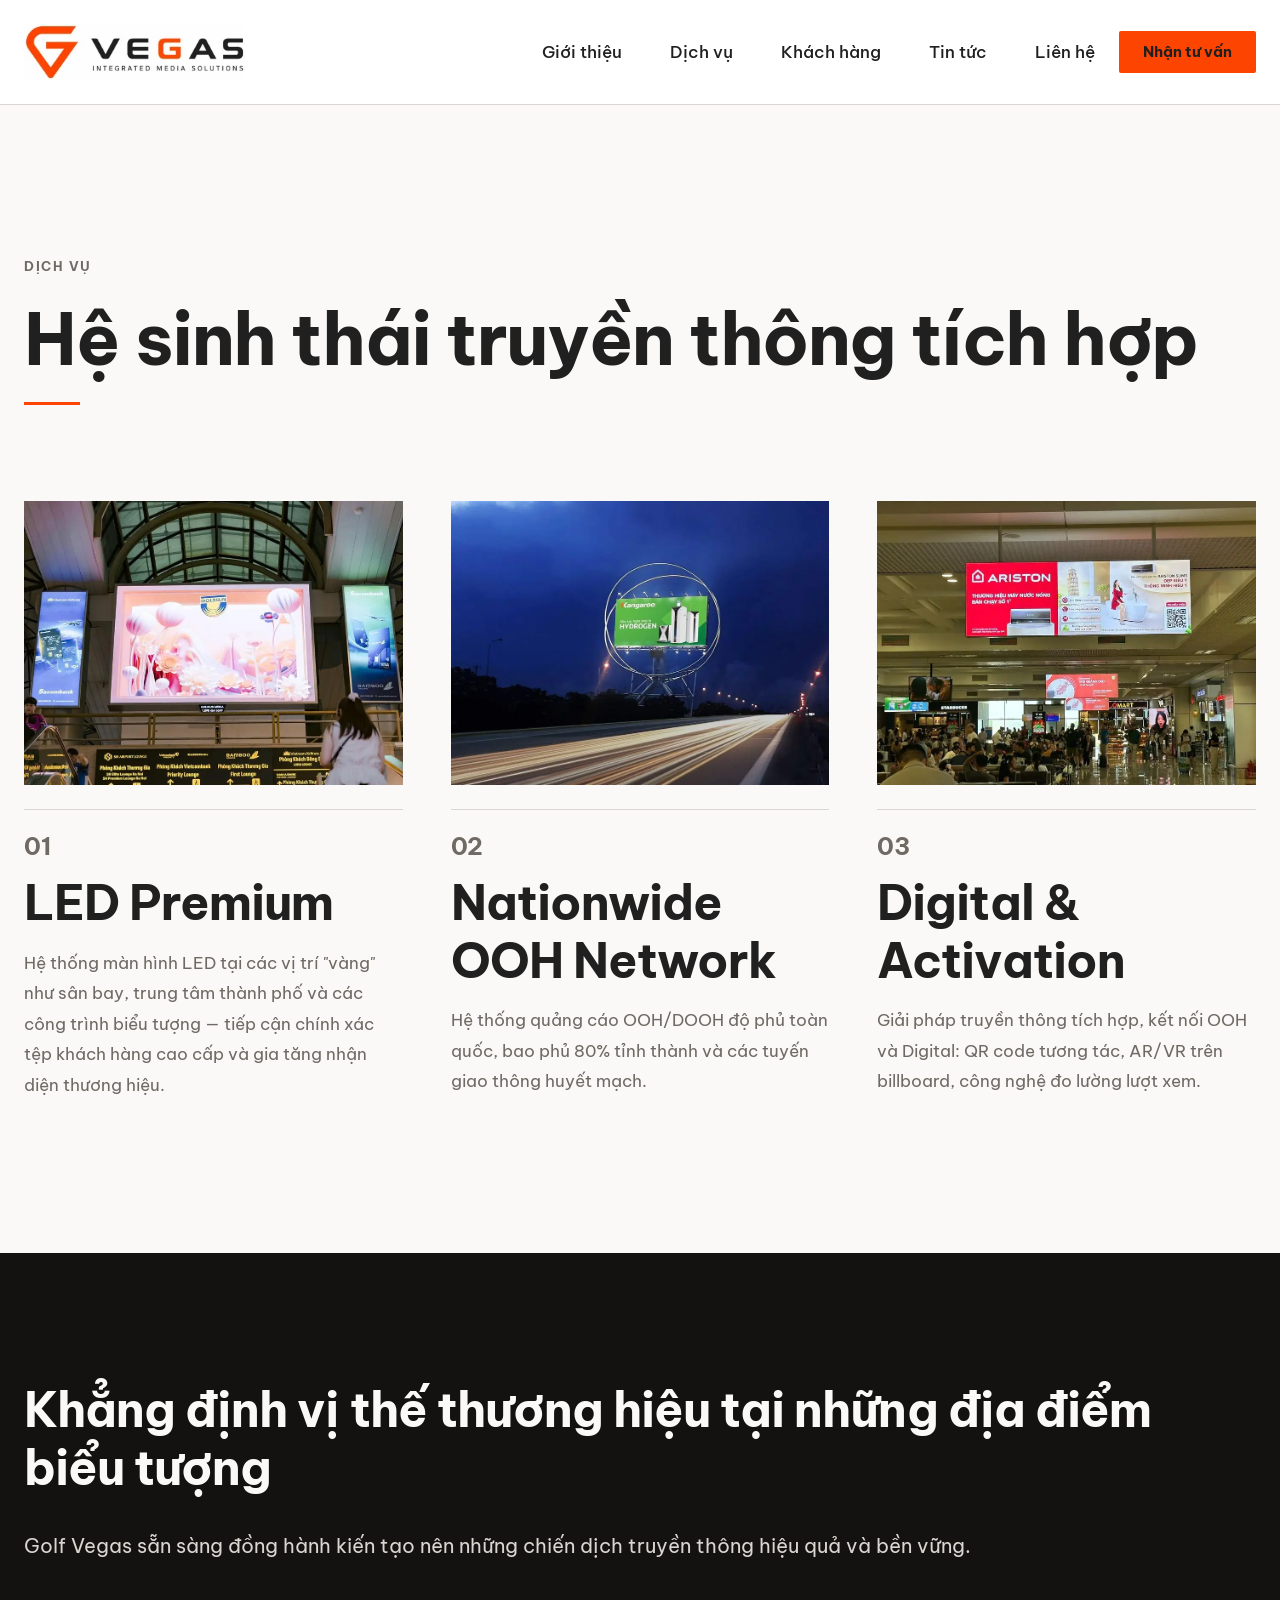
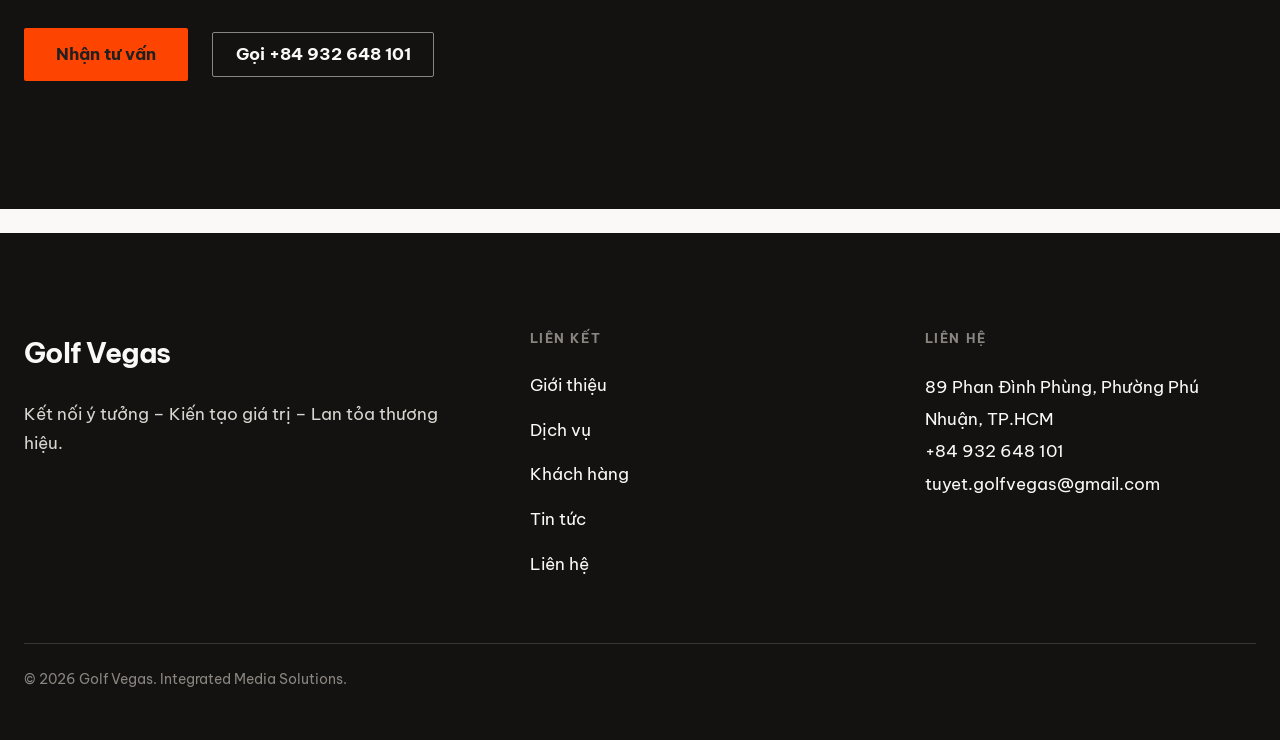
==== dich-vu/index.html @ 38c31ae8 "Bản xem trước website Golf Vegas Bản HTML tĩnh xuất từ theme WordPress block (FSE), phục vụ mục đích" ====
<!DOCTYPE html>
<html lang="en-US">
<head>
	<meta charset="UTF-8" />
	<meta name="viewport" content="width=device-width, initial-scale=1" />
<meta name='robots' content='max-image-preview:large' />
<link rel="preload" href="../wp-content/themes/golfvegas/assets/fonts/be-vietnam-pro-400-vietnamese.woff2" as="font" type="font/woff2" crossorigin>
<link rel="preload" href="../wp-content/themes/golfvegas/assets/fonts/be-vietnam-pro-400-latin.woff2" as="font" type="font/woff2" crossorigin>
<link rel="preload" href="../wp-content/themes/golfvegas/assets/fonts/be-vietnam-pro-700-vietnamese.woff2" as="font" type="font/woff2" crossorigin>
<link rel="preload" href="../wp-content/themes/golfvegas/assets/fonts/be-vietnam-pro-700-latin.woff2" as="font" type="font/woff2" crossorigin>
<title>Dịch vụ quảng cáo OOH, DOOH &#038; màn hình LED | Golf Vegas</title>


<meta name="description" content="Dịch vụ quảng cáo OOH của Golf Vegas: màn hình LED tại sân bay và trung tâm thành phố, mạng lưới billboard phủ 80% tỉnh thành, giải pháp DOOH kết nối digital.">
<meta property="og:type" content="website">
<meta property="og:site_name" content="Golf Vegas">
<meta property="og:title" content="Dịch vụ quảng cáo OOH, DOOH &amp; màn hình LED | Golf Vegas">
<meta property="og:url" content="https://ali33.github.io/golfvegas.vn_html/dich-vu/">
<meta property="og:locale" content="en_US">
<meta property="og:image" content="https://ali33.github.io/golfvegas.vn_html/wp-content/themes/golfvegas/assets/images/placeholder/hero-dooh-night.jpg">
<meta property="og:image:alt" content="Dịch vụ quảng cáo OOH, DOOH &amp; màn hình LED | Golf Vegas">
<meta property="og:description" content="Dịch vụ quảng cáo OOH của Golf Vegas: màn hình LED tại sân bay và trung tâm thành phố, mạng lưới billboard phủ 80% tỉnh thành, giải pháp DOOH kết nối digital.">
<meta name="twitter:card" content="summary_large_image">
<meta name="twitter:title" content="Dịch vụ quảng cáo OOH, DOOH &amp; màn hình LED | Golf Vegas">
<meta name="twitter:image" content="https://ali33.github.io/golfvegas.vn_html/wp-content/themes/golfvegas/assets/images/placeholder/hero-dooh-night.jpg">
<meta name="twitter:description" content="Dịch vụ quảng cáo OOH của Golf Vegas: màn hình LED tại sân bay và trung tâm thành phố, mạng lưới billboard phủ 80% tỉnh thành, giải pháp DOOH kết nối digital.">
<script type="application/ld+json">{"@context":"https://schema.org","@graph":[{"@type":"Organization","@id":"https://ali33.github.io/golfvegas.vn_html/#organization","name":"Golf Vegas","url":"https://ali33.github.io/golfvegas.vn_html/","slogan":"Kết nối ý tưởng – Kiến tạo giá trị – Lan tỏa thương hiệu","foundingDate":"2021","address":{"@type":"PostalAddress","streetAddress":"89 Phan Đình Phùng","addressLocality":"Phường Phú Nhuận","addressRegion":"TP.HCM","addressCountry":"VN"},"telephone":"+84932648101","email":"tuyet.golfvegas@gmail.com","logo":"https://ali33.github.io/golfvegas.vn_html/wp-content/uploads/2026/08/logo-horizontal.webp"},{"@type":"BreadcrumbList","itemListElement":[{"@type":"ListItem","position":1,"name":"Trang chủ","item":"https://ali33.github.io/golfvegas.vn_html/"},{"@type":"ListItem","position":2,"name":"Dịch vụ","item":"https://ali33.github.io/golfvegas.vn_html/dich-vu/"}]}]}</script>


<style id="wp-img-auto-sizes-contain-inline-css">
img:is([sizes=auto i],[sizes^="auto," i]){contain-intrinsic-size:3000px 1500px}
/*# sourceURL=wp-img-auto-sizes-contain-inline-css */
</style>
<style id="wp-block-site-logo-inline-css">
.wp-block-site-logo{box-sizing:border-box;line-height:0}.wp-block-site-logo a{display:inline-block;line-height:0}.wp-block-site-logo.is-default-size img{height:auto;width:120px}.wp-block-site-logo img{height:auto;max-width:100%}.wp-block-site-logo a,.wp-block-site-logo img{border-radius:inherit}.wp-block-site-logo.aligncenter{margin-left:auto;margin-right:auto;text-align:center}:root :where(.wp-block-site-logo.is-style-rounded){border-radius:9999px}
/*# sourceURL=../wp-includes/blocks/site-logo/style.min.css */
</style>
<style id="wp-block-group-inline-css">
.wp-block-group{box-sizing:border-box}:where(.wp-block-group.wp-block-group-is-layout-constrained){position:relative}
/*# sourceURL=../wp-includes/blocks/group/style.min.css */
</style>
<style id="wp-block-group-theme-inline-css">
:where(.wp-block-group.has-background){padding:1.25em 2.375em}
/*# sourceURL=../wp-includes/blocks/group/theme.min.css */
</style>
<style id="wp-block-navigation-link-inline-css">
.wp-block-navigation .wp-block-navigation-item__label{overflow-wrap:break-word}.wp-block-navigation .wp-block-navigation-item__description{display:none}.link-ui-tools{outline:1px solid #f0f0f0;padding:8px}.link-ui-block-inserter{padding-top:8px}.link-ui-block-inserter__back{margin-left:8px;text-transform:uppercase}
/*# sourceURL=../wp-includes/blocks/navigation-link/style.min.css */
</style>
<link rel='stylesheet' id='wp-block-navigation-css' href='../wp-includes/blocks/navigation/style.min.css' media='all' />
<style id="wp-block-button-inline-css">
.wp-block-button__link{align-content:center;box-sizing:border-box;cursor:pointer;display:inline-block;height:100%;text-align:center;word-break:break-word}.wp-block-button__link.aligncenter{text-align:center}.wp-block-button__link.alignright{text-align:right}:where(.wp-block-button__link){border-radius:9999px;box-shadow:none;padding:calc(.667em + 2px) calc(1.333em + 2px);text-decoration:none}.wp-block-button[style*=text-decoration] .wp-block-button__link{text-decoration:inherit}.wp-block-buttons>.wp-block-button.has-custom-width{max-width:none}.wp-block-buttons>.wp-block-button.has-custom-width .wp-block-button__link{width:100%}.wp-block-buttons>.wp-block-button.has-custom-font-size .wp-block-button__link{font-size:inherit}.wp-block-buttons>.wp-block-button.wp-block-button__width-25{width:calc(25% - var(--wp--style--block-gap, .5em)*.75)}.wp-block-buttons>.wp-block-button.wp-block-button__width-50{width:calc(50% - var(--wp--style--block-gap, .5em)*.5)}.wp-block-buttons>.wp-block-button.wp-block-button__width-75{width:calc(75% - var(--wp--style--block-gap, .5em)*.25)}.wp-block-buttons>.wp-block-button.wp-block-button__width-100{flex-basis:100%;width:100%}.wp-block-buttons.is-vertical>.wp-block-button.wp-block-button__width-25{width:25%}.wp-block-buttons.is-vertical>.wp-block-button.wp-block-button__width-50{width:50%}.wp-block-buttons.is-vertical>.wp-block-button.wp-block-button__width-75{width:75%}.wp-block-button.is-style-squared,.wp-block-button__link.wp-block-button.is-style-squared{border-radius:0}.wp-block-button.no-border-radius,.wp-block-button__link.no-border-radius{border-radius:0!important}:root :where(.wp-block-button .wp-block-button__link.is-style-outline),:root :where(.wp-block-button.is-style-outline>.wp-block-button__link){border:2px solid;padding:.667em 1.333em}:root :where(.wp-block-button .wp-block-button__link.is-style-outline:not(.has-text-color)),:root :where(.wp-block-button.is-style-outline>.wp-block-button__link:not(.has-text-color)){color:currentColor}:root :where(.wp-block-button .wp-block-button__link.is-style-outline:not(.has-background)),:root :where(.wp-block-button.is-style-outline>.wp-block-button__link:not(.has-background)){background-color:initial;background-image:none}
/*# sourceURL=../wp-includes/blocks/button/style.min.css */
</style>
<style id="wp-block-buttons-inline-css">
.wp-block-buttons{box-sizing:border-box}.wp-block-buttons.is-vertical{flex-direction:column}.wp-block-buttons.is-vertical>.wp-block-button:last-child{margin-bottom:0}.wp-block-buttons>.wp-block-button{display:inline-block;margin:0}.wp-block-buttons.is-content-justification-left{justify-content:flex-start}.wp-block-buttons.is-content-justification-left.is-vertical{align-items:flex-start}.wp-block-buttons.is-content-justification-center{justify-content:center}.wp-block-buttons.is-content-justification-center.is-vertical{align-items:center}.wp-block-buttons.is-content-justification-right{justify-content:flex-end}.wp-block-buttons.is-content-justification-right.is-vertical{align-items:flex-end}.wp-block-buttons.is-content-justification-space-between{justify-content:space-between}.wp-block-buttons.aligncenter{text-align:center}.wp-block-buttons:not(.is-content-justification-space-between,.is-content-justification-right,.is-content-justification-left,.is-content-justification-center) .wp-block-button.aligncenter{margin-left:auto;margin-right:auto;width:100%}.wp-block-buttons[style*=text-decoration] .wp-block-button,.wp-block-buttons[style*=text-decoration] .wp-block-button__link{text-decoration:inherit}.wp-block-buttons.has-custom-font-size .wp-block-button__link{font-size:inherit}.wp-block-buttons .wp-block-button__link{width:100%}.wp-block-button.aligncenter{text-align:center}
/*# sourceURL=../wp-includes/blocks/buttons/style.min.css */
</style>
<style id="wp-block-template-part-theme-inline-css">
:root :where(.wp-block-template-part.has-background){margin-bottom:0;margin-top:0;padding:1.25em 2.375em}
/*# sourceURL=../wp-includes/blocks/template-part/theme.min.css */
</style>
<style id="wp-block-paragraph-inline-css">
.is-small-text{font-size:.875em}.is-regular-text{font-size:1em}.is-large-text{font-size:2.25em}.is-larger-text{font-size:3em}.has-drop-cap:not(:focus):first-letter{float:left;font-size:8.4em;font-style:normal;font-weight:100;line-height:.68;margin:.05em .1em 0 0;text-transform:uppercase}body.rtl .has-drop-cap:not(:focus):first-letter{float:none;margin-left:.1em}p.has-drop-cap.has-background{overflow:hidden}:root :where(p.has-background){padding:1.25em 2.375em}:where(p.has-text-color:not(.has-link-color)) a{color:inherit}p.has-text-align-left[style*="writing-mode:vertical-lr"],p.has-text-align-right[style*="writing-mode:vertical-rl"]{rotate:180deg}
/*# sourceURL=../wp-includes/blocks/paragraph/style.min.css */
</style>
<style id="wp-block-heading-inline-css">
h1:where(.wp-block-heading).has-background,h2:where(.wp-block-heading).has-background,h3:where(.wp-block-heading).has-background,h4:where(.wp-block-heading).has-background,h5:where(.wp-block-heading).has-background,h6:where(.wp-block-heading).has-background{padding:1.25em 2.375em}h1.has-text-align-left[style*=writing-mode]:where([style*=vertical-lr]),h1.has-text-align-right[style*=writing-mode]:where([style*=vertical-rl]),h2.has-text-align-left[style*=writing-mode]:where([style*=vertical-lr]),h2.has-text-align-right[style*=writing-mode]:where([style*=vertical-rl]),h3.has-text-align-left[style*=writing-mode]:where([style*=vertical-lr]),h3.has-text-align-right[style*=writing-mode]:where([style*=vertical-rl]),h4.has-text-align-left[style*=writing-mode]:where([style*=vertical-lr]),h4.has-text-align-right[style*=writing-mode]:where([style*=vertical-rl]),h5.has-text-align-left[style*=writing-mode]:where([style*=vertical-lr]),h5.has-text-align-right[style*=writing-mode]:where([style*=vertical-rl]),h6.has-text-align-left[style*=writing-mode]:where([style*=vertical-lr]),h6.has-text-align-right[style*=writing-mode]:where([style*=vertical-rl]){rotate:180deg}
/*# sourceURL=../wp-includes/blocks/heading/style.min.css */
</style>
<style id="wp-block-image-inline-css">
.wp-block-image>a,.wp-block-image>figure>a{display:inline-block}.wp-block-image img{box-sizing:border-box;height:auto;max-width:100%;vertical-align:bottom}@media not (prefers-reduced-motion){.wp-block-image img.hide{visibility:hidden}.wp-block-image img.show{animation:show-content-image .4s}}.wp-block-image[style*=border-radius] img,.wp-block-image[style*=border-radius]>a{border-radius:inherit}.wp-block-image.has-custom-border img{box-sizing:border-box}.wp-block-image.aligncenter{text-align:center}.wp-block-image.alignfull>a,.wp-block-image.alignwide>a{width:100%}.wp-block-image.alignfull img,.wp-block-image.alignwide img{height:auto;width:100%}.wp-block-image .aligncenter,.wp-block-image .alignleft,.wp-block-image .alignright,.wp-block-image.aligncenter,.wp-block-image.alignleft,.wp-block-image.alignright{display:table}.wp-block-image .aligncenter>figcaption,.wp-block-image .alignleft>figcaption,.wp-block-image .alignright>figcaption,.wp-block-image.aligncenter>figcaption,.wp-block-image.alignleft>figcaption,.wp-block-image.alignright>figcaption{caption-side:bottom;display:table-caption}.wp-block-image .alignleft{float:left;margin:.5em 1em .5em 0}.wp-block-image .alignright{float:right;margin:.5em 0 .5em 1em}.wp-block-image .aligncenter{margin-left:auto;margin-right:auto}.wp-block-image :where(figcaption){margin-bottom:1em;margin-top:.5em}.wp-block-image.is-style-circle-mask img{border-radius:9999px}@supports ((-webkit-mask-image:none) or (mask-image:none)) or (-webkit-mask-image:none){.wp-block-image.is-style-circle-mask img{border-radius:0;-webkit-mask-image:url('data:image/svg+xml;utf8,<svg viewBox="0 0 100 100" xmlns="http://www.w3.org/2000/svg"><circle cx="50" cy="50" r="50"/></svg>');mask-image:url('data:image/svg+xml;utf8,<svg viewBox="0 0 100 100" xmlns="http://www.w3.org/2000/svg"><circle cx="50" cy="50" r="50"/></svg>');mask-mode:alpha;-webkit-mask-position:center;mask-position:center;-webkit-mask-repeat:no-repeat;mask-repeat:no-repeat;-webkit-mask-size:contain;mask-size:contain}}:root :where(.wp-block-image.is-style-rounded img,.wp-block-image .is-style-rounded img){border-radius:9999px}.wp-block-image figure{margin:0}.wp-lightbox-container{display:flex;flex-direction:column;position:relative}.wp-lightbox-container img{cursor:zoom-in}.wp-lightbox-container img:hover+button{opacity:1}.wp-lightbox-container button{align-items:center;backdrop-filter:blur(16px) saturate(180%);background-color:#5a5a5a40;border:none;border-radius:4px;cursor:zoom-in;display:flex;height:20px;justify-content:center;opacity:0;padding:0;position:absolute;right:16px;text-align:center;top:16px;width:20px;z-index:100}@media not (prefers-reduced-motion){.wp-lightbox-container button{transition:opacity .2s ease}}.wp-lightbox-container button:focus-visible{outline:3px auto #5a5a5a40;outline:3px auto -webkit-focus-ring-color;outline-offset:3px}.wp-lightbox-container button:hover{cursor:pointer;opacity:1}.wp-lightbox-container button:focus{opacity:1}.wp-lightbox-container button:focus,.wp-lightbox-container button:hover,.wp-lightbox-container button:not(:hover):not(:active):not(.has-background){background-color:#5a5a5a40;border:none}.wp-lightbox-overlay{box-sizing:border-box;cursor:zoom-out;height:100vh;left:0;overflow:hidden;position:fixed;top:0;visibility:hidden;width:100%;z-index:100000}.wp-lightbox-overlay .wp-lightbox-close-button{align-items:center;cursor:pointer;display:flex;font-family:inherit;gap:8px;justify-content:center;line-height:1;min-height:40px;min-width:40px;padding:0 4px;position:absolute;right:calc(env(safe-area-inset-right) + 16px);top:calc(env(safe-area-inset-top) + 16px);z-index:5000000}.wp-lightbox-overlay .wp-lightbox-close-button:focus,.wp-lightbox-overlay .wp-lightbox-close-button:hover,.wp-lightbox-overlay .wp-lightbox-close-button:not(:hover):not(:active):not(.has-background){background:none;border:none}.wp-lightbox-overlay .wp-lightbox-close-button:has(.wp-lightbox-close-text:not([hidden])) .wp-lightbox-close-icon svg{height:1em;width:1em}.wp-lightbox-overlay .wp-lightbox-close-icon svg{display:block}.wp-lightbox-overlay .wp-lightbox-navigation-button-next,.wp-lightbox-overlay .wp-lightbox-navigation-button-prev{align-items:center;bottom:16px;cursor:pointer;display:flex;font-family:inherit;gap:4px;justify-content:center;line-height:1;min-height:40px;min-width:40px;padding:0 8px;position:absolute;z-index:2000002}.wp-lightbox-overlay .wp-lightbox-navigation-button-next[hidden],.wp-lightbox-overlay .wp-lightbox-navigation-button-prev[hidden]{display:none}@media (min-width:960px){.wp-lightbox-overlay .wp-lightbox-navigation-button-next,.wp-lightbox-overlay .wp-lightbox-navigation-button-prev{bottom:50%;transform:translateY(-50%)}}.wp-lightbox-overlay .wp-lightbox-navigation-button-next:focus,.wp-lightbox-overlay .wp-lightbox-navigation-button-next:hover,.wp-lightbox-overlay .wp-lightbox-navigation-button-next:not(:hover):not(:active):not(.has-background),.wp-lightbox-overlay .wp-lightbox-navigation-button-prev:focus,.wp-lightbox-overlay .wp-lightbox-navigation-button-prev:hover,.wp-lightbox-overlay .wp-lightbox-navigation-button-prev:not(:hover):not(:active):not(.has-background){background:none;border:none;padding:0 8px}.wp-lightbox-overlay .wp-lightbox-navigation-button-next:has(.wp-lightbox-navigation-text:not([hidden])) .wp-lightbox-navigation-icon svg,.wp-lightbox-overlay .wp-lightbox-navigation-button-prev:has(.wp-lightbox-navigation-text:not([hidden])) .wp-lightbox-navigation-icon svg{display:block;height:1.5em;width:1.5em}.wp-lightbox-overlay .wp-lightbox-navigation-button-prev{left:calc(env(safe-area-inset-left) + 16px)}.wp-lightbox-overlay .wp-lightbox-navigation-button-next{right:calc(env(safe-area-inset-right) + 16px)}.wp-lightbox-overlay .wp-lightbox-navigation-icon svg{vertical-align:middle}.wp-lightbox-overlay .lightbox-image-container{height:var(--wp--lightbox-container-height);left:50%;overflow:hidden;position:absolute;top:50%;transform:translate(-50%,-50%);transform-origin:top left;width:var(--wp--lightbox-container-width);z-index:2000001}.wp-lightbox-overlay .wp-block-image{align-items:center;box-sizing:border-box;display:flex;height:100%;justify-content:center;margin:0;position:relative;transform-origin:0 0;width:100%;z-index:3000000}.wp-lightbox-overlay .wp-block-image img{height:var(--wp--lightbox-image-height);min-height:var(--wp--lightbox-image-height);min-width:var(--wp--lightbox-image-width);width:var(--wp--lightbox-image-width)}.wp-lightbox-overlay .wp-block-image figcaption{display:none}.wp-lightbox-overlay button{background:none;border:none}.wp-lightbox-overlay .scrim{background-color:#fff;height:100%;opacity:.9;position:absolute;width:100%;z-index:2000000}.wp-lightbox-overlay.active{visibility:visible}@media not (prefers-reduced-motion){.wp-lightbox-overlay.active{animation:turn-on-visibility .25s both}.wp-lightbox-overlay.active img{animation:turn-on-visibility .35s both}.wp-lightbox-overlay.show-closing-animation:not(.active){animation:turn-off-visibility .35s both}.wp-lightbox-overlay.show-closing-animation:not(.active) img{animation:turn-off-visibility .25s both}.wp-lightbox-overlay.zoom.active{animation:none;opacity:1;visibility:visible}.wp-lightbox-overlay.zoom.active .lightbox-image-container{animation:lightbox-zoom-in .4s}.wp-lightbox-overlay.zoom.active .lightbox-image-container img{animation:none}.wp-lightbox-overlay.zoom.active .scrim{animation:turn-on-visibility .4s forwards}.wp-lightbox-overlay.zoom.show-closing-animation:not(.active){animation:none}.wp-lightbox-overlay.zoom.show-closing-animation:not(.active) .lightbox-image-container{animation:lightbox-zoom-out .4s}.wp-lightbox-overlay.zoom.show-closing-animation:not(.active) .lightbox-image-container img{animation:none}.wp-lightbox-overlay.zoom.show-closing-animation:not(.active) .scrim{animation:turn-off-visibility .4s forwards}}@keyframes show-content-image{0%{visibility:hidden}99%{visibility:hidden}to{visibility:visible}}@keyframes turn-on-visibility{0%{opacity:0}to{opacity:1}}@keyframes turn-off-visibility{0%{opacity:1;visibility:visible}99%{opacity:0;visibility:visible}to{opacity:0;visibility:hidden}}@keyframes lightbox-zoom-in{0%{transform:translate(calc((-100vw + var(--wp--lightbox-scrollbar-width))/2 + var(--wp--lightbox-initial-left-position)),calc(-50vh + var(--wp--lightbox-initial-top-position))) scale(var(--wp--lightbox-scale))}to{transform:translate(-50%,-50%) scale(1)}}@keyframes lightbox-zoom-out{0%{transform:translate(-50%,-50%) scale(1);visibility:visible}99%{visibility:visible}to{transform:translate(calc((-100vw + var(--wp--lightbox-scrollbar-width))/2 + var(--wp--lightbox-initial-left-position)),calc(-50vh + var(--wp--lightbox-initial-top-position))) scale(var(--wp--lightbox-scale));visibility:hidden}}
/*# sourceURL=../wp-includes/blocks/image/style.min.css */
</style>
<style id="wp-block-image-theme-inline-css">
:root :where(.wp-block-image figcaption){color:#555;font-size:13px;text-align:center}.is-dark-theme :root :where(.wp-block-image figcaption){color:#ffffffa6}.wp-block-image{margin:0 0 1em}
/*# sourceURL=../wp-includes/blocks/image/theme.min.css */
</style>
<style id="wp-block-post-content-inline-css">
.wp-block-post-content{display:flow-root}
/*# sourceURL=../wp-includes/blocks/post-content/style.min.css */
</style>
<style id="wp-block-site-title-inline-css">
.wp-block-site-title{box-sizing:border-box}.wp-block-site-title :where(a){color:inherit;font-family:inherit;font-size:inherit;font-style:inherit;font-weight:inherit;letter-spacing:inherit;line-height:inherit;text-decoration:inherit}
/*# sourceURL=../wp-includes/blocks/site-title/style.min.css */
</style>
<style id="wp-block-columns-inline-css">
.wp-block-columns{box-sizing:border-box;display:flex;flex-wrap:wrap!important}@media (min-width:782px){.wp-block-columns{flex-wrap:nowrap!important}}.wp-block-columns{align-items:normal!important}.wp-block-columns.are-vertically-aligned-top{align-items:flex-start}.wp-block-columns.are-vertically-aligned-center{align-items:center}.wp-block-columns.are-vertically-aligned-bottom{align-items:flex-end}@media (max-width:781px){.wp-block-columns:not(.is-not-stacked-on-mobile)>.wp-block-column{flex-basis:100%!important}}@media (min-width:782px){.wp-block-columns:not(.is-not-stacked-on-mobile)>.wp-block-column{flex-basis:0;flex-grow:1}.wp-block-columns:not(.is-not-stacked-on-mobile)>.wp-block-column[style*=flex-basis]{flex-grow:0}}.wp-block-columns.is-not-stacked-on-mobile{flex-wrap:nowrap!important}.wp-block-columns.is-not-stacked-on-mobile>.wp-block-column{flex-basis:0;flex-grow:1}.wp-block-columns.is-not-stacked-on-mobile>.wp-block-column[style*=flex-basis]{flex-grow:0}:where(.wp-block-columns){margin-bottom:1.75em}:where(.wp-block-columns.has-background){padding:1.25em 2.375em}.wp-block-column{flex-grow:1;min-width:0;overflow-wrap:break-word;word-break:break-word}.wp-block-column.is-vertically-aligned-top{align-self:flex-start}.wp-block-column.is-vertically-aligned-center{align-self:center}.wp-block-column.is-vertically-aligned-bottom{align-self:flex-end}.wp-block-column.is-vertically-aligned-stretch{align-self:stretch}.wp-block-column.is-vertically-aligned-bottom,.wp-block-column.is-vertically-aligned-center,.wp-block-column.is-vertically-aligned-top{width:100%}
/*# sourceURL=../wp-includes/blocks/columns/style.min.css */
</style>
<style id="wp-block-separator-inline-css">
@charset "UTF-8";.wp-block-separator{border:none;border-top:2px solid}:root :where(.wp-block-separator.is-style-dots){height:auto;line-height:1;text-align:center}:root :where(.wp-block-separator.is-style-dots):before{color:currentColor;content:"···";font-family:serif;font-size:1.5em;letter-spacing:2em;padding-left:2em}.wp-block-separator.is-style-dots{background:none!important;border:none!important}
/*# sourceURL=../wp-includes/blocks/separator/style.min.css */
</style>
<style id="wp-block-separator-theme-inline-css">
.wp-block-separator.has-css-opacity{opacity:.4}.wp-block-separator{border:none;border-bottom:2px solid;margin-left:auto;margin-right:auto}.wp-block-separator.has-alpha-channel-opacity{opacity:1}.wp-block-separator:not(.is-style-wide):not(.is-style-dots){width:100px}.wp-block-separator.has-background:not(.is-style-dots){border-bottom:none;height:1px}.wp-block-separator.has-background:not(.is-style-wide):not(.is-style-dots){height:2px}
/*# sourceURL=../wp-includes/blocks/separator/theme.min.css */
</style>
<style id="wp-block-library-inline-css">
:root{--wp-block-synced-color:#7a00df;--wp-block-synced-color--rgb:122,0,223;--wp-bound-block-color:var(--wp-block-synced-color);--wp-editor-canvas-background:#ddd;--wp-admin-theme-color:#007cba;--wp-admin-theme-color--rgb:0,124,186;--wp-admin-theme-color-darker-10:#006ba1;--wp-admin-theme-color-darker-10--rgb:0,107,160.5;--wp-admin-theme-color-darker-20:#005a87;--wp-admin-theme-color-darker-20--rgb:0,90,135;--wp-admin-border-width-focus:2px}@media (min-resolution:192dpi){:root{--wp-admin-border-width-focus:1.5px}}.wp-element-button{cursor:pointer}:root .has-very-light-gray-background-color{background-color:#eee}:root .has-very-dark-gray-background-color{background-color:#313131}:root .has-very-light-gray-color{color:#eee}:root .has-very-dark-gray-color{color:#313131}:root .has-vivid-green-cyan-to-vivid-cyan-blue-gradient-background{background:linear-gradient(135deg,#00d084,#0693e3)}:root .has-purple-crush-gradient-background{background:linear-gradient(135deg,#34e2e4,#4721fb 50%,#ab1dfe)}:root .has-hazy-dawn-gradient-background{background:linear-gradient(135deg,#faaca8,#dad0ec)}:root .has-subdued-olive-gradient-background{background:linear-gradient(135deg,#fafae1,#67a671)}:root .has-atomic-cream-gradient-background{background:linear-gradient(135deg,#fdd79a,#004a59)}:root .has-nightshade-gradient-background{background:linear-gradient(135deg,#330968,#31cdcf)}:root .has-midnight-gradient-background{background:linear-gradient(135deg,#020381,#2874fc)}:root{--wp--preset--font-size--normal:16px;--wp--preset--font-size--huge:42px}.has-regular-font-size{font-size:1em}.has-larger-font-size{font-size:2.625em}.has-normal-font-size{font-size:var(--wp--preset--font-size--normal)}.has-huge-font-size{font-size:var(--wp--preset--font-size--huge)}:root .has-text-align-center{text-align:center}:root .has-text-align-left{text-align:left}:root .has-text-align-right{text-align:right}.has-fit-text{white-space:nowrap!important}#end-resizable-editor-section{display:none}.aligncenter{clear:both}.items-justified-left{justify-content:flex-start}.items-justified-center{justify-content:center}.items-justified-right{justify-content:flex-end}.items-justified-space-between{justify-content:space-between}.screen-reader-text{word-wrap:normal!important;border:0;clip-path:inset(50%);height:1px;margin:-1px;overflow:hidden;padding:0;position:absolute;width:1px}.screen-reader-text:focus{background-color:#ddd;clip-path:none;color:#444;display:block;font-size:1em;height:auto;left:5px;line-height:normal;padding:15px 23px 14px;text-decoration:none;top:5px;width:auto;z-index:100000}html :where(.has-border-color){border-style:solid}html :where([style*=border-color]){border-style:solid}html :where([style*=border-top-color]){border-top-style:solid}html :where([style*=border-right-color]){border-right-style:solid}html :where([style*=border-bottom-color]){border-bottom-style:solid}html :where([style*=border-left-color]){border-left-style:solid}html :where([style*=border-width]){border-style:solid}html :where([style*=border-top-width]){border-top-style:solid}html :where([style*=border-right-width]){border-right-style:solid}html :where([style*=border-bottom-width]){border-bottom-style:solid}html :where([style*=border-left-width]){border-left-style:solid}html :where(img[class*=wp-image-]){height:auto;max-width:100%}:where(figure){margin:0 0 1em}html :where(.is-position-sticky){--wp-admin--admin-bar--position-offset:var(--wp-admin--admin-bar--height,0px)}@media screen and (max-width:600px){html :where(.is-position-sticky){--wp-admin--admin-bar--position-offset:0px}}
/*# sourceURL=/wp-includes/css/dist/block-library/common.min.css */
</style>
<style id="global-styles-inline-css">
:root{--wp--preset--aspect-ratio--square: 1;--wp--preset--aspect-ratio--4-3: 4/3;--wp--preset--aspect-ratio--3-4: 3/4;--wp--preset--aspect-ratio--3-2: 3/2;--wp--preset--aspect-ratio--2-3: 2/3;--wp--preset--aspect-ratio--16-9: 16/9;--wp--preset--aspect-ratio--9-16: 9/16;--wp--preset--color--black: #000000;--wp--preset--color--cyan-bluish-gray: #abb8c3;--wp--preset--color--white: #FFFFFF;--wp--preset--color--pale-pink: #f78da7;--wp--preset--color--vivid-red: #cf2e2e;--wp--preset--color--luminous-vivid-orange: #ff6900;--wp--preset--color--luminous-vivid-amber: #fcb900;--wp--preset--color--light-green-cyan: #7bdcb5;--wp--preset--color--vivid-green-cyan: #00d084;--wp--preset--color--pale-cyan-blue: #8ed1fc;--wp--preset--color--vivid-cyan-blue: #0693e3;--wp--preset--color--vivid-purple: #9b51e0;--wp--preset--color--brand: #FD4401;--wp--preset--color--ink: #202020;--wp--preset--color--charcoal: #141210;--wp--preset--color--base: #FAF9F7;--wp--preset--color--surface: #F2F0ED;--wp--preset--color--line: #D9D5D0;--wp--preset--color--muted: #6F6A64;--wp--preset--color--muted-inverse: #8A8580;--wp--preset--gradient--vivid-cyan-blue-to-vivid-purple: linear-gradient(135deg,rgb(6,147,227) 0%,rgb(155,81,224) 100%);--wp--preset--gradient--light-green-cyan-to-vivid-green-cyan: linear-gradient(135deg,rgb(122,220,180) 0%,rgb(0,208,130) 100%);--wp--preset--gradient--luminous-vivid-amber-to-luminous-vivid-orange: linear-gradient(135deg,rgb(252,185,0) 0%,rgb(255,105,0) 100%);--wp--preset--gradient--luminous-vivid-orange-to-vivid-red: linear-gradient(135deg,rgb(255,105,0) 0%,rgb(207,46,46) 100%);--wp--preset--gradient--very-light-gray-to-cyan-bluish-gray: linear-gradient(135deg,rgb(238,238,238) 0%,rgb(169,184,195) 100%);--wp--preset--gradient--cool-to-warm-spectrum: linear-gradient(135deg,rgb(74,234,220) 0%,rgb(151,120,209) 20%,rgb(207,42,186) 40%,rgb(238,44,130) 60%,rgb(251,105,98) 80%,rgb(254,248,76) 100%);--wp--preset--gradient--blush-light-purple: linear-gradient(135deg,rgb(255,206,236) 0%,rgb(152,150,240) 100%);--wp--preset--gradient--blush-bordeaux: linear-gradient(135deg,rgb(254,205,165) 0%,rgb(254,45,45) 50%,rgb(107,0,62) 100%);--wp--preset--gradient--luminous-dusk: linear-gradient(135deg,rgb(255,203,112) 0%,rgb(199,81,192) 50%,rgb(65,88,208) 100%);--wp--preset--gradient--pale-ocean: linear-gradient(135deg,rgb(255,245,203) 0%,rgb(182,227,212) 50%,rgb(51,167,181) 100%);--wp--preset--gradient--electric-grass: linear-gradient(135deg,rgb(202,248,128) 0%,rgb(113,206,126) 100%);--wp--preset--gradient--midnight: linear-gradient(135deg,rgb(2,3,129) 0%,rgb(40,116,252) 100%);--wp--preset--font-size--small: 13px;--wp--preset--font-size--medium: clamp(14px, 0.875rem + ((1vw - 3.2px) * 0.625), 20px);--wp--preset--font-size--large: clamp(22.041px, 1.378rem + ((1vw - 3.2px) * 1.454), 36px);--wp--preset--font-size--x-large: clamp(25.014px, 1.563rem + ((1vw - 3.2px) * 1.769), 42px);--wp--preset--font-size--eyebrow: 0.8125rem;--wp--preset--font-size--caption: 0.875rem;--wp--preset--font-size--body: clamp(0.875rem, 0.875rem + ((1vw - 0.2rem) * 0.313), 1.063rem);--wp--preset--font-size--lead: clamp(1.125rem, 1.125rem + ((1vw - 0.2rem) * 0.208), 1.25rem);--wp--preset--font-size--xl: clamp(0.984rem, 0.984rem + ((1vw - 0.2rem) * 0.86), 1.5rem);--wp--preset--font-size--xxl: clamp(2rem, 2rem + ((1vw - 0.2rem) * 1.667), 3rem);--wp--preset--font-size--display: clamp(2rem, 2rem + ((1vw - 0.2rem) * 4.167), 4.5rem);--wp--preset--font-family--primary: "Be Vietnam Pro", -apple-system, BlinkMacSystemFont, "Segoe UI", Roboto, sans-serif;--wp--preset--spacing--20: 8px;--wp--preset--spacing--30: 16px;--wp--preset--spacing--40: 24px;--wp--preset--spacing--50: 32px;--wp--preset--spacing--60: 48px;--wp--preset--spacing--70: 64px;--wp--preset--spacing--80: 96px;--wp--preset--spacing--10: 4px;--wp--preset--spacing--90: 128px;--wp--preset--shadow--natural: 6px 6px 9px rgba(0, 0, 0, 0.2);--wp--preset--shadow--deep: 12px 12px 50px rgba(0, 0, 0, 0.4);--wp--preset--shadow--sharp: 6px 6px 0px rgba(0, 0, 0, 0.2);--wp--preset--shadow--outlined: 6px 6px 0px -3px rgb(255, 255, 255), 6px 6px rgb(0, 0, 0);--wp--preset--shadow--crisp: 6px 6px 0px rgb(0, 0, 0);--wp--preset--shadow--subtle: 0 1px 2px rgba(20, 18, 16, 0.04), 0 8px 24px rgba(20, 18, 16, 0.06);--wp--custom--transition--base: 200ms cubic-bezier(0.22, 1, 0.36, 1);--wp--custom--transition--slow: 300ms cubic-bezier(0.22, 1, 0.36, 1);--wp--custom--overlay--image: rgba(20, 18, 16, 0.55);--wp--custom--measure: 68ch;}:root { --wp--style--global--content-size: 40rem;--wp--style--global--wide-size: 80rem; }:where(body) { margin: 0; }.wp-site-blocks { padding-top: var(--wp--style--root--padding-top); padding-bottom: var(--wp--style--root--padding-bottom); }.has-global-padding { padding-right: var(--wp--style--root--padding-right); padding-left: var(--wp--style--root--padding-left); }.has-global-padding > .alignfull { margin-right: calc(var(--wp--style--root--padding-right) * -1); margin-left: calc(var(--wp--style--root--padding-left) * -1); }.has-global-padding :where(:not(.alignfull.is-layout-flow) > .has-global-padding:not(.wp-block-block, .alignfull)) { padding-right: 0; padding-left: 0; }.has-global-padding :where(:not(.alignfull.is-layout-flow) > .has-global-padding:not(.wp-block-block, .alignfull)) > .alignfull { margin-left: 0; margin-right: 0; }.wp-site-blocks > .alignleft { float: left; margin-right: 2em; }.wp-site-blocks > .alignright { float: right; margin-left: 2em; }.wp-site-blocks > .aligncenter { justify-content: center; margin-left: auto; margin-right: auto; }:where(.wp-site-blocks) > * { margin-block-start: var(--wp--preset--spacing--40); margin-block-end: 0; }:where(.wp-site-blocks) > :first-child { margin-block-start: 0; }:where(.wp-site-blocks) > :last-child { margin-block-end: 0; }:root { --wp--style--block-gap: var(--wp--preset--spacing--40); }:root :where(.is-layout-flow) > :first-child{margin-block-start: 0;}:root :where(.is-layout-flow) > :last-child{margin-block-end: 0;}:root :where(.is-layout-flow) > *{margin-block-start: var(--wp--preset--spacing--40);margin-block-end: 0;}:root :where(.is-layout-constrained) > :first-child{margin-block-start: 0;}:root :where(.is-layout-constrained) > :last-child{margin-block-end: 0;}:root :where(.is-layout-constrained) > *{margin-block-start: var(--wp--preset--spacing--40);margin-block-end: 0;}:root :where(.is-layout-flex){gap: var(--wp--preset--spacing--40);}:root :where(.is-layout-grid){gap: var(--wp--preset--spacing--40);}.is-layout-flow > .alignleft{float: left;margin-inline-start: 0;margin-inline-end: 2em;}.is-layout-flow > .alignright{float: right;margin-inline-start: 2em;margin-inline-end: 0;}.is-layout-flow > .aligncenter{margin-left: auto !important;margin-right: auto !important;}.is-layout-constrained > .alignleft{float: left;margin-inline-start: 0;margin-inline-end: 2em;}.is-layout-constrained > .alignright{float: right;margin-inline-start: 2em;margin-inline-end: 0;}.is-layout-constrained > .aligncenter{margin-left: auto !important;margin-right: auto !important;}.is-layout-constrained > :where(:not(.alignleft):not(.alignright):not(.alignfull)){max-width: var(--wp--style--global--content-size);margin-left: auto !important;margin-right: auto !important;}.is-layout-constrained > .alignwide{max-width: var(--wp--style--global--wide-size);}body .is-layout-flex{display: flex;}.is-layout-flex{flex-wrap: wrap;align-items: center;}.is-layout-flex > :is(*, div){margin: 0;}body .is-layout-grid{display: grid;}.is-layout-grid > :is(*, div){margin: 0;}body{background-color: var(--wp--preset--color--base);color: var(--wp--preset--color--ink);font-family: var(--wp--preset--font-family--primary);font-size: var(--wp--preset--font-size--body);font-weight: 400;line-height: 1.7;--wp--style--root--padding-top: 0;--wp--style--root--padding-right: var(--wp--preset--spacing--40);--wp--style--root--padding-bottom: 0;--wp--style--root--padding-left: var(--wp--preset--spacing--40);}a:where(:not(.wp-element-button)){color: var(--wp--preset--color--ink);text-decoration: underline;}:root :where(a:where(:not(.wp-element-button)):hover){color: var(--wp--preset--color--brand);}h1, h2, h3, h4, h5, h6{color: var(--wp--preset--color--ink);font-family: var(--wp--preset--font-family--primary);font-weight: 700;letter-spacing: -0.02em;line-height: 1.2;}h1{font-size: var(--wp--preset--font-size--display);line-height: 1.1;}h2{font-size: var(--wp--preset--font-size--xxl);}h3{font-size: var(--wp--preset--font-size--xl);font-weight: 600;letter-spacing: -0.01em;line-height: 1.3;}h4{font-size: var(--wp--preset--font-size--lead);font-weight: 600;letter-spacing: 0;line-height: 1.4;}:root :where(.wp-element-button, .wp-block-button__link){background-color: var(--wp--preset--color--brand);border-radius: 2px;border-width: 0;color: var(--wp--preset--color--ink);font-family: inherit;font-size: var(--wp--preset--font-size--body);font-style: inherit;font-weight: 600;letter-spacing: inherit;line-height: 1.2;padding-top: 16px;padding-right: 32px;padding-bottom: 16px;padding-left: 32px;text-decoration: none;text-transform: inherit;}:root :where(.wp-element-button:hover, .wp-block-button__link:hover){background-color: var(--wp--preset--color--ink);color: var(--wp--preset--color--white);}:root :where(.wp-element-button:focus, .wp-block-button__link:focus){background-color: var(--wp--preset--color--ink);color: var(--wp--preset--color--white);}:root :where(.wp-element-caption, .wp-block-audio figcaption, .wp-block-embed figcaption, .wp-block-gallery figcaption, .wp-block-image figcaption, .wp-block-table figcaption, .wp-block-video figcaption){color: var(--wp--preset--color--muted);font-size: var(--wp--preset--font-size--caption);}.has-black-color{color: var(--wp--preset--color--black) !important;}.has-cyan-bluish-gray-color{color: var(--wp--preset--color--cyan-bluish-gray) !important;}.has-white-color{color: var(--wp--preset--color--white) !important;}.has-pale-pink-color{color: var(--wp--preset--color--pale-pink) !important;}.has-vivid-red-color{color: var(--wp--preset--color--vivid-red) !important;}.has-luminous-vivid-orange-color{color: var(--wp--preset--color--luminous-vivid-orange) !important;}.has-luminous-vivid-amber-color{color: var(--wp--preset--color--luminous-vivid-amber) !important;}.has-light-green-cyan-color{color: var(--wp--preset--color--light-green-cyan) !important;}.has-vivid-green-cyan-color{color: var(--wp--preset--color--vivid-green-cyan) !important;}.has-pale-cyan-blue-color{color: var(--wp--preset--color--pale-cyan-blue) !important;}.has-vivid-cyan-blue-color{color: var(--wp--preset--color--vivid-cyan-blue) !important;}.has-vivid-purple-color{color: var(--wp--preset--color--vivid-purple) !important;}.has-brand-color{color: var(--wp--preset--color--brand) !important;}.has-ink-color{color: var(--wp--preset--color--ink) !important;}.has-charcoal-color{color: var(--wp--preset--color--charcoal) !important;}.has-base-color{color: var(--wp--preset--color--base) !important;}.has-surface-color{color: var(--wp--preset--color--surface) !important;}.has-line-color{color: var(--wp--preset--color--line) !important;}.has-muted-color{color: var(--wp--preset--color--muted) !important;}.has-muted-inverse-color{color: var(--wp--preset--color--muted-inverse) !important;}.has-black-background-color{background-color: var(--wp--preset--color--black) !important;}.has-cyan-bluish-gray-background-color{background-color: var(--wp--preset--color--cyan-bluish-gray) !important;}.has-white-background-color{background-color: var(--wp--preset--color--white) !important;}.has-pale-pink-background-color{background-color: var(--wp--preset--color--pale-pink) !important;}.has-vivid-red-background-color{background-color: var(--wp--preset--color--vivid-red) !important;}.has-luminous-vivid-orange-background-color{background-color: var(--wp--preset--color--luminous-vivid-orange) !important;}.has-luminous-vivid-amber-background-color{background-color: var(--wp--preset--color--luminous-vivid-amber) !important;}.has-light-green-cyan-background-color{background-color: var(--wp--preset--color--light-green-cyan) !important;}.has-vivid-green-cyan-background-color{background-color: var(--wp--preset--color--vivid-green-cyan) !important;}.has-pale-cyan-blue-background-color{background-color: var(--wp--preset--color--pale-cyan-blue) !important;}.has-vivid-cyan-blue-background-color{background-color: var(--wp--preset--color--vivid-cyan-blue) !important;}.has-vivid-purple-background-color{background-color: var(--wp--preset--color--vivid-purple) !important;}.has-brand-background-color{background-color: var(--wp--preset--color--brand) !important;}.has-ink-background-color{background-color: var(--wp--preset--color--ink) !important;}.has-charcoal-background-color{background-color: var(--wp--preset--color--charcoal) !important;}.has-base-background-color{background-color: var(--wp--preset--color--base) !important;}.has-surface-background-color{background-color: var(--wp--preset--color--surface) !important;}.has-line-background-color{background-color: var(--wp--preset--color--line) !important;}.has-muted-background-color{background-color: var(--wp--preset--color--muted) !important;}.has-muted-inverse-background-color{background-color: var(--wp--preset--color--muted-inverse) !important;}.has-black-border-color{border-color: var(--wp--preset--color--black) !important;}.has-cyan-bluish-gray-border-color{border-color: var(--wp--preset--color--cyan-bluish-gray) !important;}.has-white-border-color{border-color: var(--wp--preset--color--white) !important;}.has-pale-pink-border-color{border-color: var(--wp--preset--color--pale-pink) !important;}.has-vivid-red-border-color{border-color: var(--wp--preset--color--vivid-red) !important;}.has-luminous-vivid-orange-border-color{border-color: var(--wp--preset--color--luminous-vivid-orange) !important;}.has-luminous-vivid-amber-border-color{border-color: var(--wp--preset--color--luminous-vivid-amber) !important;}.has-light-green-cyan-border-color{border-color: var(--wp--preset--color--light-green-cyan) !important;}.has-vivid-green-cyan-border-color{border-color: var(--wp--preset--color--vivid-green-cyan) !important;}.has-pale-cyan-blue-border-color{border-color: var(--wp--preset--color--pale-cyan-blue) !important;}.has-vivid-cyan-blue-border-color{border-color: var(--wp--preset--color--vivid-cyan-blue) !important;}.has-vivid-purple-border-color{border-color: var(--wp--preset--color--vivid-purple) !important;}.has-brand-border-color{border-color: var(--wp--preset--color--brand) !important;}.has-ink-border-color{border-color: var(--wp--preset--color--ink) !important;}.has-charcoal-border-color{border-color: var(--wp--preset--color--charcoal) !important;}.has-base-border-color{border-color: var(--wp--preset--color--base) !important;}.has-surface-border-color{border-color: var(--wp--preset--color--surface) !important;}.has-line-border-color{border-color: var(--wp--preset--color--line) !important;}.has-muted-border-color{border-color: var(--wp--preset--color--muted) !important;}.has-muted-inverse-border-color{border-color: var(--wp--preset--color--muted-inverse) !important;}.has-vivid-cyan-blue-to-vivid-purple-gradient-background{background: var(--wp--preset--gradient--vivid-cyan-blue-to-vivid-purple) !important;}.has-light-green-cyan-to-vivid-green-cyan-gradient-background{background: var(--wp--preset--gradient--light-green-cyan-to-vivid-green-cyan) !important;}.has-luminous-vivid-amber-to-luminous-vivid-orange-gradient-background{background: var(--wp--preset--gradient--luminous-vivid-amber-to-luminous-vivid-orange) !important;}.has-luminous-vivid-orange-to-vivid-red-gradient-background{background: var(--wp--preset--gradient--luminous-vivid-orange-to-vivid-red) !important;}.has-very-light-gray-to-cyan-bluish-gray-gradient-background{background: var(--wp--preset--gradient--very-light-gray-to-cyan-bluish-gray) !important;}.has-cool-to-warm-spectrum-gradient-background{background: var(--wp--preset--gradient--cool-to-warm-spectrum) !important;}.has-blush-light-purple-gradient-background{background: var(--wp--preset--gradient--blush-light-purple) !important;}.has-blush-bordeaux-gradient-background{background: var(--wp--preset--gradient--blush-bordeaux) !important;}.has-luminous-dusk-gradient-background{background: var(--wp--preset--gradient--luminous-dusk) !important;}.has-pale-ocean-gradient-background{background: var(--wp--preset--gradient--pale-ocean) !important;}.has-electric-grass-gradient-background{background: var(--wp--preset--gradient--electric-grass) !important;}.has-midnight-gradient-background{background: var(--wp--preset--gradient--midnight) !important;}.has-small-font-size{font-size: var(--wp--preset--font-size--small) !important;}.has-medium-font-size{font-size: var(--wp--preset--font-size--medium) !important;}.has-large-font-size{font-size: var(--wp--preset--font-size--large) !important;}.has-x-large-font-size{font-size: var(--wp--preset--font-size--x-large) !important;}.has-eyebrow-font-size{font-size: var(--wp--preset--font-size--eyebrow) !important;}.has-caption-font-size{font-size: var(--wp--preset--font-size--caption) !important;}.has-body-font-size{font-size: var(--wp--preset--font-size--body) !important;}.has-lead-font-size{font-size: var(--wp--preset--font-size--lead) !important;}.has-xl-font-size{font-size: var(--wp--preset--font-size--xl) !important;}.has-xxl-font-size{font-size: var(--wp--preset--font-size--xxl) !important;}.has-display-font-size{font-size: var(--wp--preset--font-size--display) !important;}.has-primary-font-family{font-family: var(--wp--preset--font-family--primary) !important;}
:root :where(.wp-block-separator){color: var(--wp--preset--color--line);}
:root :where(.wp-block-site-title){font-weight: 700;letter-spacing: -0.02em;text-decoration: none;}
/*# sourceURL=global-styles-inline-css */
</style>
<style id="block-style-variation-styles-inline-css">
:root :where(.wp-block-button.is-style-outline--2 .wp-block-button__link){background: transparent none;border-color: currentColor;border-width: 2px;border-style: solid;color: currentColor;padding-top: 0.667em;padding-right: 1.33em;padding-bottom: 0.667em;padding-left: 1.33em;}
/*# sourceURL=block-style-variation-styles-inline-css */
</style>
<style id="core-block-supports-inline-css">
.wp-container-core-group-is-layout-f416fad4{flex-wrap:nowrap;align-items:center;}.wp-container-core-navigation-is-layout-aaea4876{gap:var(--wp--preset--spacing--60);}.wp-container-core-group-is-layout-3aae39b2{justify-content:flex-end;align-items:center;}.wp-container-core-group-is-layout-6f92636e{justify-content:space-between;align-items:center;}.wp-container-core-group-is-layout-6d648ea1 > *{margin-block-start:0;margin-block-end:0;}.wp-container-core-group-is-layout-6d648ea1 > * + *{margin-block-start:var(--wp--preset--spacing--30);margin-block-end:0;}.wp-container-core-group-is-layout-68b344da > *{margin-block-start:0;margin-block-end:0;}.wp-container-core-group-is-layout-68b344da > * + *{margin-block-start:var(--wp--preset--spacing--40);margin-block-end:0;}.wp-container-core-group-is-layout-cb4e2af7{grid-template-columns:repeat(auto-fill, minmax(min(20rem, 100%), 1fr));container-type:inline-size;gap:var(--wp--preset--spacing--60);}.wp-container-core-buttons-is-layout-ea77b1b0{gap:var(--wp--preset--spacing--40);}.wp-elements-3cae9b315af334cca60f62bfd45e9f06 a:where(:not(.wp-element-button)){color:var(--wp--preset--color--base);}.wp-container-core-navigation-is-layout-010cb98f{gap:var(--wp--preset--spacing--30);flex-direction:column;align-items:flex-start;}.wp-container-core-columns-is-layout-ee3b4cd4{flex-wrap:nowrap;gap:var(--wp--preset--spacing--60) var(--wp--preset--spacing--70);}
/*# sourceURL=core-block-supports-inline-css */
</style>
<style id="wp-block-template-skip-link-inline-css">
/*! This file is auto-generated */
.skip-link.screen-reader-text{border:0;clip-path:inset(50%);height:1px;margin:-1px;overflow:hidden;padding:0;position:absolute!important;width:1px;word-wrap:normal!important;word-break:normal!important}.skip-link.screen-reader-text:focus{background-color:#eee;clip-path:none;color:#444;display:block;font-size:1em;height:auto;left:5px;line-height:normal;padding:15px 23px 14px;text-decoration:none;top:5px;width:auto;z-index:100000}
/*# sourceURL=/wp-includes/css/wp-block-template-skip-link.min.css */
</style>
<link rel='stylesheet' id='golfvegas-style-css' href='../wp-content/themes/golfvegas/style.css' media='all' />

<link rel="canonical" href="https://ali33.github.io/golfvegas.vn_html/dich-vu/" />

<script id="wp-importmap" type="importmap">
{"imports":{"@wordpress/interactivity":"../wp-includes/js/dist/script-modules/interactivity/index.min.js"}}
</script>
<link rel="modulepreload" href="../wp-includes/js/dist/script-modules/interactivity/index.min.js" id="@wordpress/interactivity-js-modulepreload" fetchpriority="low">
<style class="wp-fonts-local">
@font-face{font-family:"Be Vietnam Pro";font-style:normal;font-weight:400;font-display:swap;src:url('../wp-content/themes/golfvegas/assets/fonts/be-vietnam-pro-400-vietnamese.woff2') format('woff2');unicode-range:U+0102-0103, U+0110-0111, U+0128-0129, U+0168-0169, U+01A0-01A1, U+01AF-01B0, U+0300-0301, U+0303-0304, U+0308-0309, U+0323, U+0329, U+1EA0-1EF9, U+20AB;}
@font-face{font-family:"Be Vietnam Pro";font-style:normal;font-weight:400;font-display:swap;src:url('../wp-content/themes/golfvegas/assets/fonts/be-vietnam-pro-400-latin-ext.woff2') format('woff2');unicode-range:U+0100-02BA, U+02BD-02C5, U+02C7-02CC, U+02CE-02D7, U+02DD-02FF, U+0304, U+0308, U+0329, U+1D00-1DBF, U+1E00-1E9F, U+1EF2-1EFF, U+2020, U+20A0-20AB, U+20AD-20C0, U+2113, U+2C60-2C7F, U+A720-A7FF;}
@font-face{font-family:"Be Vietnam Pro";font-style:normal;font-weight:400;font-display:swap;src:url('../wp-content/themes/golfvegas/assets/fonts/be-vietnam-pro-400-latin.woff2') format('woff2');unicode-range:U+0000-00FF, U+0131, U+0152-0153, U+02BB-02BC, U+02C6, U+02DA, U+02DC, U+0304, U+0308, U+0329, U+2000-206F, U+20AC, U+2122, U+2191, U+2193, U+2212, U+2215, U+FEFF, U+FFFD;}
@font-face{font-family:"Be Vietnam Pro";font-style:normal;font-weight:500;font-display:swap;src:url('../wp-content/themes/golfvegas/assets/fonts/be-vietnam-pro-500-vietnamese.woff2') format('woff2');unicode-range:U+0102-0103, U+0110-0111, U+0128-0129, U+0168-0169, U+01A0-01A1, U+01AF-01B0, U+0300-0301, U+0303-0304, U+0308-0309, U+0323, U+0329, U+1EA0-1EF9, U+20AB;}
@font-face{font-family:"Be Vietnam Pro";font-style:normal;font-weight:500;font-display:swap;src:url('../wp-content/themes/golfvegas/assets/fonts/be-vietnam-pro-500-latin-ext.woff2') format('woff2');unicode-range:U+0100-02BA, U+02BD-02C5, U+02C7-02CC, U+02CE-02D7, U+02DD-02FF, U+0304, U+0308, U+0329, U+1D00-1DBF, U+1E00-1E9F, U+1EF2-1EFF, U+2020, U+20A0-20AB, U+20AD-20C0, U+2113, U+2C60-2C7F, U+A720-A7FF;}
@font-face{font-family:"Be Vietnam Pro";font-style:normal;font-weight:500;font-display:swap;src:url('../wp-content/themes/golfvegas/assets/fonts/be-vietnam-pro-500-latin.woff2') format('woff2');unicode-range:U+0000-00FF, U+0131, U+0152-0153, U+02BB-02BC, U+02C6, U+02DA, U+02DC, U+0304, U+0308, U+0329, U+2000-206F, U+20AC, U+2122, U+2191, U+2193, U+2212, U+2215, U+FEFF, U+FFFD;}
@font-face{font-family:"Be Vietnam Pro";font-style:normal;font-weight:700;font-display:swap;src:url('../wp-content/themes/golfvegas/assets/fonts/be-vietnam-pro-700-vietnamese.woff2') format('woff2');unicode-range:U+0102-0103, U+0110-0111, U+0128-0129, U+0168-0169, U+01A0-01A1, U+01AF-01B0, U+0300-0301, U+0303-0304, U+0308-0309, U+0323, U+0329, U+1EA0-1EF9, U+20AB;}
@font-face{font-family:"Be Vietnam Pro";font-style:normal;font-weight:700;font-display:swap;src:url('../wp-content/themes/golfvegas/assets/fonts/be-vietnam-pro-700-latin-ext.woff2') format('woff2');unicode-range:U+0100-02BA, U+02BD-02C5, U+02C7-02CC, U+02CE-02D7, U+02DD-02FF, U+0304, U+0308, U+0329, U+1D00-1DBF, U+1E00-1E9F, U+1EF2-1EFF, U+2020, U+20A0-20AB, U+20AD-20C0, U+2113, U+2C60-2C7F, U+A720-A7FF;}
@font-face{font-family:"Be Vietnam Pro";font-style:normal;font-weight:700;font-display:swap;src:url('../wp-content/themes/golfvegas/assets/fonts/be-vietnam-pro-700-latin.woff2') format('woff2');unicode-range:U+0000-00FF, U+0131, U+0152-0153, U+02BB-02BC, U+02C6, U+02DA, U+02DC, U+0304, U+0308, U+0329, U+2000-206F, U+20AC, U+2122, U+2191, U+2193, U+2212, U+2215, U+FEFF, U+FFFD;}
</style>
<link rel="icon" href="../wp-content/uploads/2026/08/logo-stacked-150x150.png" sizes="32x32" />
<link rel="icon" href="../wp-content/uploads/2026/08/logo-stacked.png" sizes="192x192" />
<link rel="apple-touch-icon" href="../wp-content/uploads/2026/08/logo-stacked.png" />
<meta name="msapplication-TileImage" content="../wp-content/uploads/2026/08/logo-stacked.png" />
</head>

<body class="wp-singular page-template page-template-page-wide page page-id-7 wp-custom-logo wp-embed-responsive wp-theme-golfvegas">
<a class="skip-link screen-reader-text" href="#wp--skip-link--target">Bỏ qua tới nội dung chính</a>
<a class="skip-link screen-reader-text" id="wp-skip-link" href="#wp--skip-link--target">Skip to content</a><div class="wp-site-blocks"><header class="wp-block-template-part">
<header class="wp-block-group gv-header has-white-background-color has-background has-global-padding is-layout-constrained wp-block-group-is-layout-constrained" style="padding-top:var(--wp--preset--spacing--40);padding-bottom:var(--wp--preset--spacing--40)">
<div class="wp-block-group alignwide is-content-justification-space-between is-layout-flex wp-container-core-group-is-layout-6f92636e wp-block-group-is-layout-flex">
<div class="wp-block-group gv-logo is-nowrap is-layout-flex wp-container-core-group-is-layout-f416fad4 wp-block-group-is-layout-flex"><div class="wp-block-site-logo"><a href="../index.html" class="custom-logo-link" rel="home"><img width="220" height="55" src="../wp-content/uploads/2026/08/logo-horizontal.webp" class="custom-logo" alt="Golf Vegas" decoding="async" srcset="../wp-content/uploads/2026/08/logo-horizontal.webp 1204w, ../wp-content/uploads/2026/08/logo-horizontal-300x76.webp 300w, ../wp-content/uploads/2026/08/logo-horizontal-1024x259.webp 1024w, ../wp-content/uploads/2026/08/logo-horizontal-768x195.webp 768w" sizes="(max-width: 220px) 100vw, 220px" /></a></div></div>



<div class="wp-block-group gv-nav is-content-justification-right is-layout-flex wp-container-core-group-is-layout-3aae39b2 wp-block-group-is-layout-flex"><nav style="font-weight:500" class="has-body-font-size is-responsive wp-block-navigation is-layout-flex wp-container-core-navigation-is-layout-aaea4876 wp-block-navigation-is-layout-flex" 
		 data-wp-interactive="core/navigation" data-wp-context='{"overlayOpenedBy":{"click":false,"hover":false,"focus":false},"type":"overlay","roleAttribute":"","ariaLabel":"Menu"}'><button aria-haspopup="dialog" aria-label="Open menu" class="wp-block-navigation__responsive-container-open" 
				data-wp-on--click="actions.openMenuOnClick"
				data-wp-on--keydown="actions.handleMenuKeydown"
			><svg width="24" height="24" xmlns="http://www.w3.org/2000/svg" viewBox="0 0 24 24" aria-hidden="true" focusable="false"><path d="M4 7.5h16v1.5H4z"></path><path d="M4 15h16v1.5H4z"></path></svg></button>
				<div class="wp-block-navigation__responsive-container has-text-color has-white-color has-background has-charcoal-background-color"  id="modal-1" 
				data-wp-class--has-modal-open="state.isMenuOpen"
				data-wp-class--is-menu-open="state.isMenuOpen"
				data-wp-watch="callbacks.initMenu"
				data-wp-on--keydown="actions.handleMenuKeydown"
				data-wp-on--focusout="actions.handleMenuFocusout"
				tabindex="-1"
			>
					<div class="wp-block-navigation__responsive-close" tabindex="-1">
						<div class="wp-block-navigation__responsive-dialog" 
				data-wp-bind--aria-modal="state.ariaModal"
				data-wp-bind--aria-label="state.ariaLabel"
				data-wp-bind--role="state.roleAttribute"
			>
							<button aria-label="Close menu" class="wp-block-navigation__responsive-container-close" 
				data-wp-on--click="actions.closeMenuOnClick"
			><svg xmlns="http://www.w3.org/2000/svg" viewBox="0 0 24 24" width="24" height="24" aria-hidden="true" focusable="false"><path d="m13.06 12 6.47-6.47-1.06-1.06L12 10.94 5.53 4.47 4.47 5.53 10.94 12l-6.47 6.47 1.06 1.06L12 13.06l6.47 6.47 1.06-1.06L13.06 12Z"></path></svg></button>
							<div class="wp-block-navigation__responsive-container-content" 
				data-wp-watch="callbacks.focusFirstElement"
			 id="modal-1-content">
								<ul style="font-weight:500" class="wp-block-navigation__container has-body-font-size is-responsive wp-block-navigation"><li class="has-body-font-size wp-block-navigation-item wp-block-navigation-link"><a class="wp-block-navigation-item__content"  href="../gioi-thieu/"><span class="wp-block-navigation-item__label">Giới thiệu</span></a></li><li class="has-body-font-size wp-block-navigation-item wp-block-navigation-link"><a class="wp-block-navigation-item__content"  href="./"><span class="wp-block-navigation-item__label">Dịch vụ</span></a></li><li class="has-body-font-size wp-block-navigation-item wp-block-navigation-link"><a class="wp-block-navigation-item__content"  href="../khach-hang/"><span class="wp-block-navigation-item__label">Khách hàng</span></a></li><li class="has-body-font-size wp-block-navigation-item wp-block-navigation-link"><a class="wp-block-navigation-item__content"  href="../tin-tuc/"><span class="wp-block-navigation-item__label">Tin tức</span></a></li><li class="has-body-font-size wp-block-navigation-item wp-block-navigation-link"><a class="wp-block-navigation-item__content"  href="../lien-he/"><span class="wp-block-navigation-item__label">Liên hệ</span></a></li></ul>
								
							</div>
						</div>
					</div>
				</div></nav>


<div class="wp-block-buttons is-layout-flex wp-block-buttons-is-layout-flex">
<div class="wp-block-button"><a class="wp-block-button__link wp-element-button" href="../lien-he/" style="padding-top:12px;padding-right:24px;padding-bottom:12px;padding-left:24px;font-size:clamp(0.875rem, 0.875rem + ((1vw - 0.2rem) * 0.105), 0.938rem);">Nhận tư vấn</a></div>
</div>
</div>
</div>
</header>

</header>


<main id="wp--skip-link--target" class="wp-block-group has-global-padding is-layout-constrained wp-block-group-is-layout-constrained"><div class="entry-content alignfull wp-block-post-content has-global-padding is-layout-constrained wp-block-post-content-is-layout-constrained">
<div class="wp-block-group alignfull has-global-padding is-layout-constrained wp-block-group-is-layout-constrained" style="padding-top:var(--wp--preset--spacing--90);padding-bottom:var(--wp--preset--spacing--90)">
<div class="wp-block-group alignwide is-layout-flow wp-block-group-is-layout-flow" style="margin-bottom:var(--wp--preset--spacing--80)">
<p class="gv-eyebrow wp-block-paragraph">Dịch vụ</p>



<h1 class="wp-block-heading gv-rule">Hệ sinh thái truyền thông tích hợp</h1>
</div>



<div class="wp-block-group alignwide is-layout-grid wp-container-core-group-is-layout-cb4e2af7 wp-block-group-is-layout-grid">

<div class="wp-block-group gv-service has-global-padding is-layout-constrained wp-container-core-group-is-layout-68b344da wp-block-group-is-layout-constrained">
<figure class="wp-block-image gv-figure"><img src="../wp-content/themes/golfvegas/assets/images/placeholder/led-airport.webp" alt="Màn hình LED khổ lớn tại sảnh sân bay" width="1000" height="667" style="aspect-ratio:4/3;object-fit:cover" loading="lazy" decoding="async"/></figure>



<div class="wp-block-group has-global-padding is-layout-constrained wp-container-core-group-is-layout-6d648ea1 wp-block-group-is-layout-constrained" style="border-top-color:var(--wp--preset--color--line);border-top-width:1px;padding-top:var(--wp--preset--spacing--40)">
<p class="gv-index wp-block-paragraph">01</p>



<h2 class="wp-block-heading">LED Premium</h2>


<p class="has-muted-color has-text-color has-body-font-size wp-block-paragraph" style="line-height:1.8">Hệ thống màn hình LED tại các vị trí &quot;vàng&quot; như sân bay, trung tâm thành phố và các công trình biểu tượng — tiếp cận chính xác tệp khách hàng cao cấp và gia tăng nhận diện thương hiệu.</p>
</div>
</div>


<div class="wp-block-group gv-service has-global-padding is-layout-constrained wp-container-core-group-is-layout-68b344da wp-block-group-is-layout-constrained">
<figure class="wp-block-image gv-figure"><img src="../wp-content/themes/golfvegas/assets/images/placeholder/billboard-highway.webp" alt="Billboard pano trên tuyến giao thông huyết mạch lúc chạng vạng" width="1000" height="667" style="aspect-ratio:4/3;object-fit:cover" loading="lazy" decoding="async"/></figure>



<div class="wp-block-group has-global-padding is-layout-constrained wp-container-core-group-is-layout-6d648ea1 wp-block-group-is-layout-constrained" style="border-top-color:var(--wp--preset--color--line);border-top-width:1px;padding-top:var(--wp--preset--spacing--40)">
<p class="gv-index wp-block-paragraph">02</p>



<h2 class="wp-block-heading">Nationwide OOH Network</h2>


<p class="has-muted-color has-text-color has-body-font-size wp-block-paragraph" style="line-height:1.8">Hệ thống quảng cáo OOH/DOOH độ phủ toàn quốc, bao phủ 80% tỉnh thành và các tuyến giao thông huyết mạch.</p>
</div>
</div>


<div class="wp-block-group gv-service has-global-padding is-layout-constrained wp-container-core-group-is-layout-68b344da wp-block-group-is-layout-constrained">
<figure class="wp-block-image gv-figure"><img src="../wp-content/themes/golfvegas/assets/images/placeholder/lightbox.webp" alt="Biển hộp đèn quảng cáo ngoài trời" width="1000" height="667" style="aspect-ratio:4/3;object-fit:cover" loading="lazy" decoding="async"/></figure>



<div class="wp-block-group has-global-padding is-layout-constrained wp-container-core-group-is-layout-6d648ea1 wp-block-group-is-layout-constrained" style="border-top-color:var(--wp--preset--color--line);border-top-width:1px;padding-top:var(--wp--preset--spacing--40)">
<p class="gv-index wp-block-paragraph">03</p>



<h2 class="wp-block-heading">Digital &amp; Activation</h2>


<p class="has-muted-color has-text-color has-body-font-size wp-block-paragraph" style="line-height:1.8">Giải pháp truyền thông tích hợp, kết nối OOH và Digital: QR code tương tác, AR/VR trên billboard, công nghệ đo lường lượt xem.</p>
</div>
</div>

</div>
</div>




<div class="wp-block-group alignfull gv-cta has-base-color has-charcoal-background-color has-text-color has-background has-global-padding is-layout-constrained wp-block-group-is-layout-constrained" style="padding-top:var(--wp--preset--spacing--90);padding-bottom:var(--wp--preset--spacing--90)">
<div class="wp-block-group alignwide is-layout-flow wp-block-group-is-layout-flow">
<h2 class="wp-block-heading has-text-color has-xxl-font-size" style="color:var(--wp--preset--color--base);line-height:1.2">Khẳng định vị thế thương hiệu tại những địa điểm biểu tượng</h2>



<p class="gv-measure has-line-color has-text-color has-lead-font-size wp-block-paragraph" style="margin-top:var(--wp--preset--spacing--50);line-height:1.8">Golf Vegas sẵn sàng đồng hành kiến tạo nên những chiến dịch truyền thông hiệu quả và bền vững.</p>



<div class="wp-block-buttons is-layout-flex wp-container-core-buttons-is-layout-ea77b1b0 wp-block-buttons-is-layout-flex" style="margin-top:var(--wp--preset--spacing--70)">
<div class="wp-block-button"><a class="wp-block-button__link wp-element-button" href="../lien-he/">Nhận tư vấn</a></div>



<div class="wp-block-button is-style-outline is-style-outline--2"><a class="wp-block-button__link has-base-color has-text-color has-link-color has-border-color wp-element-button" href="tel:+84932648101" style="border-color:var(--wp--preset--color--muted-inverse);border-width:1px">Gọi +84 932 648 101</a></div>
</div>
</div>
</div>

</div></main>


<footer class="wp-block-template-part">
<footer class="wp-block-group gv-footer has-base-color has-charcoal-background-color has-text-color has-background has-global-padding is-layout-constrained wp-block-group-is-layout-constrained" style="padding-top:var(--wp--preset--spacing--80);padding-bottom:var(--wp--preset--spacing--60)">
<div class="wp-block-columns alignwide is-layout-flex wp-container-core-columns-is-layout-ee3b4cd4 wp-block-columns-is-layout-flex">
<div class="wp-block-column is-layout-flow wp-block-column-is-layout-flow" style="flex-basis:40%"><p style="font-size:clamp(1.119rem, 1.119rem + ((1vw - 0.2rem) * 1.052), 1.75rem);font-weight:700;text-decoration:none;letter-spacing:-0.02em" class="has-link-color wp-elements-3cae9b315af334cca60f62bfd45e9f06 wp-block-site-title"><a href="../index.html" target="_self" rel="home">Golf Vegas</a></p>


<p class="has-line-color has-text-color has-body-font-size wp-block-paragraph" style="margin-top:var(--wp--preset--spacing--40);line-height:1.7">Kết nối ý tưởng – Kiến tạo giá trị – Lan tỏa thương hiệu.</p>
</div>



<div class="wp-block-column is-layout-flow wp-block-column-is-layout-flow" style="flex-basis:30%">
<p class="gv-eyebrow has-muted-inverse-color has-text-color wp-block-paragraph">Liên kết</p>


<nav class="has-text-color has-base-color has-body-font-size is-vertical wp-block-navigation is-layout-flex wp-container-core-navigation-is-layout-010cb98f wp-block-navigation-is-layout-flex" aria-label=" 2"><ul class="wp-block-navigation__container has-text-color has-base-color has-body-font-size is-vertical wp-block-navigation"><li class="has-body-font-size wp-block-navigation-item wp-block-navigation-link"><a class="wp-block-navigation-item__content"  href="../gioi-thieu/"><span class="wp-block-navigation-item__label">Giới thiệu</span></a></li><li class="has-body-font-size wp-block-navigation-item wp-block-navigation-link"><a class="wp-block-navigation-item__content"  href="./"><span class="wp-block-navigation-item__label">Dịch vụ</span></a></li><li class="has-body-font-size wp-block-navigation-item wp-block-navigation-link"><a class="wp-block-navigation-item__content"  href="../khach-hang/"><span class="wp-block-navigation-item__label">Khách hàng</span></a></li><li class="has-body-font-size wp-block-navigation-item wp-block-navigation-link"><a class="wp-block-navigation-item__content"  href="../tin-tuc/"><span class="wp-block-navigation-item__label">Tin tức</span></a></li><li class="has-body-font-size wp-block-navigation-item wp-block-navigation-link"><a class="wp-block-navigation-item__content"  href="../lien-he/"><span class="wp-block-navigation-item__label">Liên hệ</span></a></li></ul></nav></div>



<div class="wp-block-column is-layout-flow wp-block-column-is-layout-flow" style="flex-basis:30%">
<p class="gv-eyebrow has-muted-inverse-color has-text-color wp-block-paragraph">Liên hệ</p>



<p class="has-body-font-size wp-block-paragraph" style="line-height:1.9">89 Phan Đình Phùng, Phường Phú Nhuận, TP.HCM<br><a href="tel:+84932648101">+84 932 648 101</a><br><a href="mailto:tuyet.golfvegas@gmail.com">tuyet.golfvegas@gmail.com</a></p>
</div>
</div>



<hr class="wp-block-separator alignwide has-text-color has-alpha-channel-opacity has-muted-inverse-color has-muted-inverse-background-color has-background is-style-wide" style="margin-top:var(--wp--preset--spacing--70);margin-bottom:var(--wp--preset--spacing--40)"/>



<div class="wp-block-group alignwide is-layout-flow wp-block-group-is-layout-flow">
<p class="has-text-align-left has-muted-inverse-color has-text-color has-caption-font-size wp-block-paragraph">© 2026 Golf Vegas. Integrated Media Solutions.</p>
</div>
</footer>

</footer>
</div>
<script type="speculationrules">
{"prefetch":[{"source":"document","where":{"and":[{"href_matches":"/*"},{"not":{"href_matches":["/wp-*.php","/wp-admin/*","/wp-content/uploads/*","/wp-content/*","/wp-content/plugins/*","/wp-content/themes/golfvegas/*","/*\\?(.+)"]}},{"not":{"selector_matches":"a[rel~=\"nofollow\"]"}},{"not":{"selector_matches":".no-prefetch, .no-prefetch a"}}]},"eagerness":"conservative"}]}
</script>
<script data-wp-router-options="{&quot;loadOnClientNavigation&quot;:true}" fetchpriority="low" id="@wordpress/block-library/navigation/view-js-module" src="../wp-includes/js/dist/script-modules/block-library/navigation/view.min.js" type="module"></script>
</body>
</html>
---- wp-includes/blocks/navigation/style.min.css ----
.wp-block-navigation{position:relative}.wp-block-navigation ul{margin-bottom:0;margin-left:0;margin-top:0;padding-left:0}.wp-block-navigation ul,.wp-block-navigation ul li{list-style:none;padding:0}.wp-block-navigation .wp-block-navigation-item{align-items:center;background-color:inherit;display:flex;position:relative}.wp-block-navigation .wp-block-navigation-item .wp-block-navigation__submenu-container:empty{display:none}.wp-block-navigation .wp-block-navigation-item__content{display:block;z-index:1}.wp-block-navigation .wp-block-navigation-item__content.wp-block-navigation-item__content{color:inherit}.wp-block-navigation.has-text-decoration-underline .wp-block-navigation-item__content,.wp-block-navigation.has-text-decoration-underline .wp-block-navigation-item__content:active,.wp-block-navigation.has-text-decoration-underline .wp-block-navigation-item__content:focus{text-decoration:underline}.wp-block-navigation.has-text-decoration-line-through .wp-block-navigation-item__content,.wp-block-navigation.has-text-decoration-line-through .wp-block-navigation-item__content:active,.wp-block-navigation.has-text-decoration-line-through .wp-block-navigation-item__content:focus{text-decoration:line-through}.wp-block-navigation :where(a),.wp-block-navigation :where(a:active),.wp-block-navigation :where(a:focus){text-decoration:none}.wp-block-navigation .wp-block-navigation__submenu-icon{align-self:center;background-color:inherit;border:none;color:currentColor;display:inline-block;font-size:inherit;height:.6em;line-height:0;margin-left:.25em;padding:0;width:.6em}.wp-block-navigation .wp-block-navigation__submenu-icon svg{stroke:currentColor;display:inline-block;height:inherit;margin-top:.075em;width:inherit}.wp-block-navigation{--navigation-layout-justification-setting:flex-start;--navigation-layout-direction:row;--navigation-layout-wrap:wrap;--navigation-layout-justify:flex-start;--navigation-layout-align:center}.wp-block-navigation.is-vertical{--navigation-layout-direction:column;--navigation-layout-justify:initial;--navigation-layout-align:flex-start}.wp-block-navigation.no-wrap{--navigation-layout-wrap:nowrap}.wp-block-navigation.items-justified-center{--navigation-layout-justification-setting:center;--navigation-layout-justify:center}.wp-block-navigation.items-justified-center.is-vertical{--navigation-layout-align:center}.wp-block-navigation.items-justified-right{--navigation-layout-justification-setting:flex-end;--navigation-layout-justify:flex-end}.wp-block-navigation.items-justified-right.is-vertical{--navigation-layout-align:flex-end}.wp-block-navigation.items-justified-space-between{--navigation-layout-justification-setting:space-between;--navigation-layout-justify:space-between}.wp-block-navigation .has-child .wp-block-navigation__submenu-container{align-items:normal;background-color:inherit;color:inherit;display:flex;flex-direction:column;opacity:0;position:absolute;z-index:2}@media not (prefers-reduced-motion){.wp-block-navigation .has-child .wp-block-navigation__submenu-container{transition:opacity .1s linear}}.wp-block-navigation .has-child .wp-block-navigation__submenu-container{height:0;overflow:hidden;visibility:hidden;width:0}.wp-block-navigation .has-child .wp-block-navigation__submenu-container>.wp-block-navigation-item>.wp-block-navigation-item__content{display:flex;flex-grow:1;padding:.5em 1em}.wp-block-navigation .has-child .wp-block-navigation__submenu-container>.wp-block-navigation-item>.wp-block-navigation-item__content .wp-block-navigation__submenu-icon{margin-left:auto;margin-right:0}.wp-block-navigation .has-child .wp-block-navigation__submenu-container .wp-block-navigation-item__content{margin:0}.wp-block-navigation .has-child .wp-block-navigation__submenu-container{left:-1px;top:100%}@media (min-width:782px){.wp-block-navigation .has-child .wp-block-navigation__submenu-container .wp-block-navigation__submenu-container{left:100%;top:-1px}.wp-block-navigation .has-child .wp-block-navigation__submenu-container .wp-block-navigation__submenu-container:before{background:#0000;content:"";display:block;height:100%;position:absolute;right:100%;width:.5em}.wp-block-navigation .has-child .wp-block-navigation__submenu-container .wp-block-navigation__submenu-icon{margin-right:.25em}.wp-block-navigation .has-child .wp-block-navigation__submenu-container .wp-block-navigation__submenu-icon svg{transform:rotate(-90deg)}}@media (hover:hover){.wp-block-navigation .has-child:not(.open-on-click):hover>.wp-block-navigation__submenu-container{height:auto;min-width:200px;opacity:1;overflow:visible;visibility:visible;width:auto}}.wp-block-navigation .has-child .wp-block-navigation-submenu__toggle[aria-expanded=true]~.wp-block-navigation__submenu-container,.wp-block-navigation .has-child:not(.open-on-click):not(.open-on-hover-click):focus-within>.wp-block-navigation__submenu-container{height:auto;min-width:200px;opacity:1;overflow:visible;visibility:visible;width:auto}.wp-block-navigation .has-child.open-always{align-items:var(--navigation-layout-align,initial);flex-direction:var(--navigation-layout-direction,initial);flex-wrap:var(--navigation-layout-wrap,wrap);gap:var(--wp--style--block-gap,2em)}.wp-block-navigation .has-child.open-always,.wp-block-navigation .has-child.open-always .wp-block-navigation-item{justify-content:var(--navigation-layout-justify,initial)}.wp-block-navigation .has-child.open-always .wp-block-navigation__submenu-container,.wp-block-navigation .has-child.open-always.wp-block-navigation-submenu{gap:var(--wp--style--block-gap,2em)}.wp-block-navigation .has-child.open-always .wp-block-navigation-item,.wp-block-navigation .has-child.open-always .wp-block-navigation__submenu-container,.wp-block-navigation .has-child.open-always.wp-block-navigation-submenu{padding-bottom:0;padding-top:0}.wp-block-navigation .has-child.open-always .wp-block-navigation__submenu-container{padding-left:var(--wp--style--block-gap,2em);padding-right:var(--wp--style--block-gap,2em)}.wp-block-navigation .has-child.open-always .wp-block-navigation__submenu-container .wp-block-navigation-item__content{padding:0}.wp-block-navigation .has-child.open-always .wp-block-navigation__submenu-container>.wp-block-navigation-item>.wp-block-navigation-item__content,.wp-block-navigation .has-child.open-always>.wp-block-navigation-item__content{flex-grow:0}.wp-block-navigation .has-child.open-always>.wp-block-navigation__submenu-container{background-color:initial;border:none;color:inherit;flex-basis:100%;height:auto;opacity:1;overflow:visible;position:static;visibility:visible;width:auto}.wp-block-navigation.has-background .has-child .wp-block-navigation__submenu-container{left:0;top:100%}@media (min-width:782px){.wp-block-navigation.has-background .has-child .wp-block-navigation__submenu-container .wp-block-navigation__submenu-container{left:100%;top:0}}.wp-block-navigation-submenu{display:flex;position:relative}.wp-block-navigation-submenu .wp-block-navigation__submenu-icon svg{stroke:currentColor}button.wp-block-navigation-item__content{background-color:initial;border:none;color:currentColor;font-family:inherit;font-size:inherit;font-style:inherit;font-weight:inherit;letter-spacing:inherit;line-height:inherit;text-align:left;text-transform:inherit}.wp-block-navigation-submenu__toggle{cursor:pointer}.wp-block-navigation-submenu__toggle[aria-expanded=true]+.wp-block-navigation__submenu-icon>svg,.wp-block-navigation-submenu__toggle[aria-expanded=true]>svg{transform:rotate(180deg)}.wp-block-navigation-item.open-on-click .wp-block-navigation-submenu__toggle{padding-left:0;padding-right:.85em}.wp-block-navigation-item.open-on-click .wp-block-navigation-submenu__toggle+.wp-block-navigation__submenu-icon{margin-left:-.6em;pointer-events:none}.wp-block-navigation-item.open-on-click button.wp-block-navigation-item__content:not(.wp-block-navigation-submenu__toggle){padding:0}.wp-block-navigation .wp-block-page-list,.wp-block-navigation__container,.wp-block-navigation__responsive-close,.wp-block-navigation__responsive-container,.wp-block-navigation__responsive-container-content,.wp-block-navigation__responsive-dialog{gap:inherit}:where(.wp-block-navigation.has-background .wp-block-navigation-item a:not(.wp-element-button)),:where(.wp-block-navigation.has-background .wp-block-navigation-submenu a:not(.wp-element-button)){padding:.5em 1em}:where(.wp-block-navigation .wp-block-navigation__submenu-container .wp-block-navigation-item a:not(.wp-element-button)),:where(.wp-block-navigation .wp-block-navigation__submenu-container .wp-block-navigation-submenu a:not(.wp-element-button)),:where(.wp-block-navigation .wp-block-navigation__submenu-container .wp-block-navigation-submenu button.wp-block-navigation-item__content),:where(.wp-block-navigation .wp-block-navigation__submenu-container .wp-block-pages-list__item button.wp-block-navigation-item__content){padding:.5em 1em}.wp-block-navigation.items-justified-right .wp-block-navigation__container .has-child .wp-block-navigation__submenu-container,.wp-block-navigation.items-justified-right .wp-block-page-list>.has-child .wp-block-navigation__submenu-container,.wp-block-navigation.items-justified-space-between .wp-block-page-list>.has-child:last-child .wp-block-navigation__submenu-container,.wp-block-navigation.items-justified-space-between>.wp-block-navigation__container>.has-child:last-child .wp-block-navigation__submenu-container{left:auto;right:0}.wp-block-navigation.items-justified-right .wp-block-navigation__container .has-child .wp-block-navigation__submenu-container .wp-block-navigation__submenu-container,.wp-block-navigation.items-justified-right .wp-block-page-list>.has-child .wp-block-navigation__submenu-container .wp-block-navigation__submenu-container,.wp-block-navigation.items-justified-space-between .wp-block-page-list>.has-child:last-child .wp-block-navigation__submenu-container .wp-block-navigation__submenu-container,.wp-block-navigation.items-justified-space-between>.wp-block-navigation__container>.has-child:last-child .wp-block-navigation__submenu-container .wp-block-navigation__submenu-container{left:-1px;right:-1px}@media (min-width:782px){.wp-block-navigation.items-justified-right .wp-block-navigation__container .has-child .wp-block-navigation__submenu-container .wp-block-navigation__submenu-container,.wp-block-navigation.items-justified-right .wp-block-page-list>.has-child .wp-block-navigation__submenu-container .wp-block-navigation__submenu-container,.wp-block-navigation.items-justified-space-between .wp-block-page-list>.has-child:last-child .wp-block-navigation__submenu-container .wp-block-navigation__submenu-container,.wp-block-navigation.items-justified-space-between>.wp-block-navigation__container>.has-child:last-child .wp-block-navigation__submenu-container .wp-block-navigation__submenu-container{left:auto;right:100%}}.wp-block-navigation:not(.has-background) .wp-block-navigation__submenu-container{background-color:#fff;border:1px solid #00000026}.wp-block-navigation.has-background .wp-block-navigation__submenu-container{background-color:inherit}.wp-block-navigation:not(.has-text-color) .wp-block-navigation__submenu-container{color:#000}.wp-block-navigation__container{align-items:var(--navigation-layout-align,initial);display:flex;flex-direction:var(--navigation-layout-direction,initial);flex-wrap:var(--navigation-layout-wrap,wrap);justify-content:var(--navigation-layout-justify,initial);list-style:none;margin:0;padding-left:0}.wp-block-navigation__container .is-responsive{display:none}.wp-block-navigation__container:only-child,.wp-block-page-list:only-child{flex-grow:1}@keyframes overlay-menu__fade-in-animation{0%{opacity:0;transform:translateY(.5em)}to{opacity:1;transform:translateY(0)}}.wp-block-navigation__responsive-container{bottom:0;display:none;left:0;position:fixed;right:0;top:0}.wp-block-navigation__responsive-container :where(.wp-block-navigation-item a){color:inherit}.wp-block-navigation__responsive-container .wp-block-navigation__responsive-container-content{align-items:var(--navigation-layout-align,initial);display:flex;flex-direction:var(--navigation-layout-direction,initial);flex-wrap:var(--navigation-layout-wrap,wrap);justify-content:var(--navigation-layout-justify,initial)}.wp-block-navigation__responsive-container:not(.is-menu-open.is-menu-open){background-color:inherit!important;color:inherit!important}.wp-block-navigation__responsive-container.is-menu-open{background-color:inherit;display:flex;flex-direction:column}@media not (prefers-reduced-motion){.wp-block-navigation__responsive-container.is-menu-open{animation:overlay-menu__fade-in-animation .1s ease-out;animation-fill-mode:forwards}}.wp-block-navigation__responsive-container.is-menu-open:not(.disable-default-overlay){padding:clamp(1rem,var(--wp--style--root--padding-top),20rem) clamp(1rem,var(--wp--style--root--padding-right),20rem) clamp(1rem,var(--wp--style--root--padding-bottom),20rem) clamp(1rem,var(--wp--style--root--padding-left),20rem)}.wp-block-navigation__responsive-container.is-menu-open{overflow:auto;z-index:100000}.wp-block-navigation__responsive-container.is-menu-open:not(.disable-default-overlay) .wp-block-navigation__responsive-container-content{padding-top:calc(2rem + 24px)}.wp-block-navigation__responsive-container.is-menu-open:where(:not(.disable-default-overlay)) .wp-block-navigation__responsive-container-content{align-items:var(--navigation-layout-justification-setting,inherit);display:flex;flex-direction:column;flex-wrap:nowrap;overflow:visible}.wp-block-navigation__responsive-container.is-menu-open:where(:not(.disable-default-overlay)) .wp-block-navigation__responsive-container-content,.wp-block-navigation__responsive-container.is-menu-open:where(:not(.disable-default-overlay)) .wp-block-navigation__responsive-container-content .wp-block-navigation__container,.wp-block-navigation__responsive-container.is-menu-open:where(:not(.disable-default-overlay)) .wp-block-navigation__responsive-container-content .wp-block-page-list{justify-content:flex-start}.wp-block-navigation__responsive-container.is-menu-open:where(:not(.disable-default-overlay)) .wp-block-navigation__responsive-container-content .wp-block-navigation__submenu-icon{display:none}.wp-block-navigation__responsive-container.is-menu-open:where(:not(.disable-default-overlay)) .wp-block-navigation__responsive-container-content .has-child .wp-block-navigation__submenu-container{border:none;height:auto;min-width:200px;opacity:1;overflow:initial;padding-left:2rem;padding-right:2rem;position:static;visibility:visible;width:auto}.wp-block-navigation__responsive-container.is-menu-open:where(:not(.disable-default-overlay)) .wp-block-navigation__responsive-container-content .wp-block-navigation__container,.wp-block-navigation__responsive-container.is-menu-open:where(:not(.disable-default-overlay)) .wp-block-navigation__responsive-container-content .wp-block-navigation__submenu-container{gap:inherit}.wp-block-navigation__responsive-container.is-menu-open:where(:not(.disable-default-overlay)) .wp-block-navigation__responsive-container-content .wp-block-navigation__submenu-container{padding-top:var(--wp--style--block-gap,2em)}.wp-block-navigation__responsive-container.is-menu-open:where(:not(.disable-default-overlay)) .wp-block-navigation__responsive-container-content .wp-block-navigation-item__content{padding:0}.wp-block-navigation__responsive-container.is-menu-open:where(:not(.disable-default-overlay)) .wp-block-navigation__responsive-container-content .wp-block-navigation-item,.wp-block-navigation__responsive-container.is-menu-open:where(:not(.disable-default-overlay)) .wp-block-navigation__responsive-container-content .wp-block-navigation__container,.wp-block-navigation__responsive-container.is-menu-open:where(:not(.disable-default-overlay)) .wp-block-navigation__responsive-container-content .wp-block-page-list{align-items:var(--navigation-layout-justification-setting,initial);display:flex;flex-direction:column}.wp-block-navigation__responsive-container.is-menu-open:where(:not(.disable-default-overlay)) .wp-block-navigation-item,.wp-block-navigation__responsive-container.is-menu-open:where(:not(.disable-default-overlay)) .wp-block-navigation-item .wp-block-navigation__submenu-container,.wp-block-navigation__responsive-container.is-menu-open:where(:not(.disable-default-overlay)) .wp-block-navigation__container,.wp-block-navigation__responsive-container.is-menu-open:where(:not(.disable-default-overlay)) .wp-block-page-list{background:#0000!important;color:inherit!important}.wp-block-navigation__responsive-container.is-menu-open:where(:not(.disable-default-overlay)) .wp-block-navigation__submenu-container.wp-block-navigation__submenu-container.wp-block-navigation__submenu-container.wp-block-navigation__submenu-container{left:auto;right:auto}.wp-block-navigation__responsive-container.disable-default-overlay .wp-block-navigation__overlay-container{display:none;width:100%}.wp-block-navigation__responsive-container.disable-default-overlay .wp-block-navigation__responsive-close{max-width:none}.wp-block-navigation__responsive-container.disable-default-overlay.is-menu-open .wp-block-navigation__responsive-container-content>:not(.wp-block-navigation__overlay-container){display:none}.wp-block-navigation__responsive-container.disable-default-overlay.is-menu-open .wp-block-navigation__responsive-container-content .wp-block-navigation__overlay-container{display:block}.wp-block-navigation__responsive-container.disable-default-overlay.is-menu-open .wp-block-navigation__responsive-container-content .wp-block-navigation__overlay-container .wp-block-navigation__submenu-container{left:0;right:auto}@media (min-width:600px){.wp-block-navigation__responsive-container:not(.hidden-by-default):not(.is-menu-open){background-color:inherit;display:block;position:relative;width:100%;z-index:auto}.wp-block-navigation__responsive-container:not(.hidden-by-default):not(.is-menu-open) .wp-block-navigation__responsive-container-close{display:none}.wp-block-navigation__responsive-container.is-menu-open .wp-block-navigation__submenu-container.wp-block-navigation__submenu-container.wp-block-navigation__submenu-container.wp-block-navigation__submenu-container{left:0}}.wp-block-navigation:not(.has-background) .wp-block-navigation__responsive-container.is-menu-open:not(.disable-default-overlay){background-color:#fff}.wp-block-navigation:not(.has-text-color) .wp-block-navigation__responsive-container.is-menu-open:not(.disable-default-overlay){color:#000}.wp-block-navigation__toggle_button_label{font-size:1rem;font-weight:700}.wp-block-navigation__responsive-container-close,.wp-block-navigation__responsive-container-open{background:#0000;border:none;color:currentColor;cursor:pointer;margin:0;padding:0;text-transform:inherit;vertical-align:middle}.wp-block-navigation__responsive-container-close svg,.wp-block-navigation__responsive-container-open svg{fill:currentColor;display:block;height:24px;pointer-events:none;width:24px}.wp-block-navigation__responsive-container-open{display:flex}.wp-block-navigation__responsive-container-open.wp-block-navigation__responsive-container-open.wp-block-navigation__responsive-container-open{font-family:inherit;font-size:inherit;font-weight:inherit}@media (min-width:600px){.wp-block-navigation__responsive-container-open:not(.always-shown){display:none}}.wp-block-navigation__responsive-container-close{position:absolute;right:0;top:0;z-index:2}.wp-block-navigation__responsive-container-close.wp-block-navigation__responsive-container-close.wp-block-navigation__responsive-container-close{font-family:inherit;font-size:inherit;font-weight:inherit}.disable-default-overlay .wp-block-navigation__responsive-container-close{right:clamp(1rem,var(--wp--style--root--padding-left),20rem);top:clamp(1rem,var(--wp--style--root--padding-left),20rem)}.wp-block-navigation__responsive-close{width:100%}.has-modal-open .wp-block-navigation__responsive-close{margin-left:auto;margin-right:auto;max-width:var(--wp--style--global--wide-size,100%)}.wp-block-navigation__responsive-close:focus{outline:none}.is-menu-open .wp-block-navigation__responsive-close,.is-menu-open .wp-block-navigation__responsive-container-content,.is-menu-open .wp-block-navigation__responsive-dialog{box-sizing:border-box}.wp-block-navigation__responsive-dialog{position:relative}.has-modal-open .admin-bar .is-menu-open:where(:not(.disable-default-overlay)) .wp-block-navigation__responsive-dialog{margin-top:46px}@media (min-width:782px){.has-modal-open .admin-bar .is-menu-open:where(:not(.disable-default-overlay)) .wp-block-navigation__responsive-dialog{margin-top:32px}}html.has-modal-open{overflow:hidden}
---- wp-content/themes/golfvegas/style.css ----
/*
Theme Name: Golf Vegas
Theme URI: https://golfvegas.vn
Author: Golf Vegas
Description: Block theme (FSE) cho website Golf Vegas — Integrated Media Solutions. Thiết kế theo hướng trang nhã, hiện đại, sang trọng. Toàn bộ design token nằm trong theme.json.
Version: 0.1.3
Requires at least: 6.5
Tested up to: 6.7
Requires PHP: 8.0
License: GPL-2.0-or-later
License URI: https://www.gnu.org/licenses/gpl-2.0.html
Text Domain: golfvegas
Tags: block-patterns, full-site-editing, translation-ready
*/

/*
 * QUY TẮC: không hardcode mã màu ở đây. Mọi màu/spacing/font lấy từ theme.json
 * qua biến var(--wp--preset--*). File này chỉ chứa những gì theme.json không
 * diễn đạt được (pseudo-element, trạng thái focus, tiện ích nhỏ).
 */

/* --- Nền tảng ------------------------------------------------------------ */

html {
	scroll-behavior: smooth;
}

@media (prefers-reduced-motion: reduce) {
	html {
		scroll-behavior: auto;
	}

	*,
	*::before,
	*::after {
		animation-duration: 0.01ms !important;
		animation-iteration-count: 1 !important;
		transition-duration: 0.01ms !important;
	}
}

body {
	-webkit-font-smoothing: antialiased;
	-moz-osx-font-smoothing: grayscale;
	text-rendering: optimizeLegibility;
}

/* Giới hạn độ dài dòng văn bản dài — dấu tiếng Việt cần dòng ngắn để dễ đọc. */
.gv-measure {
	max-width: var(--wp--custom--measure);
}

/* --- Tiêu điểm bàn phím (a11y) ------------------------------------------- */

:where(a, button, input, select, textarea, [tabindex]):focus-visible {
	outline: 2px solid var(--wp--preset--color--brand);
	outline-offset: 3px;
}

.skip-link:not(:focus) {
	position: absolute !important;
	width: 1px;
	height: 1px;
	overflow: hidden;
	clip: rect(1px, 1px, 1px, 1px);
	white-space: nowrap;
}

.skip-link:focus {
	position: absolute;
	z-index: 100000;
	top: var(--wp--preset--spacing--30);
	left: var(--wp--preset--spacing--30);
	padding: var(--wp--preset--spacing--30) var(--wp--preset--spacing--40);
	background: var(--wp--preset--color--ink);
	color: var(--wp--preset--color--white);
	text-decoration: none;
}

/* --- Eyebrow: nhãn nhỏ viết hoa trên tiêu đề ----------------------------- */

.gv-eyebrow {
	display: block;
	margin-bottom: var(--wp--preset--spacing--30);
	color: var(--wp--preset--color--muted);
	font-size: var(--wp--preset--font-size--eyebrow);
	font-weight: 600;
	letter-spacing: 0.12em;
	line-height: 1.4;
	text-transform: uppercase;
}

/* Eyebrow trên nền ảnh: cần sáng hơn nữa vì nền ảnh không đồng đều. */
.gv-eyebrow--light {
	color: var(--wp--preset--color--line);
}

/*
 * Eyebrow nằm trong section nền tối tự đổi sang tông sáng.
 * Làm theo ngữ cảnh thay vì gắn class thủ công ở từng pattern — chỉ cần quên
 * một chỗ là tương phản tụt xuống 3.48:1 và trượt WCAG, mà nhìn mắt thường
 * gần như không nhận ra.
 */
.has-charcoal-background-color .gv-eyebrow,
.gv-footer .gv-eyebrow {
	color: var(--wp--preset--color--muted-inverse);
}

/* Gạch nhấn cam ngắn — cách dùng màu thương hiệu đúng liều lượng. */
.gv-rule::after {
	content: "";
	display: block;
	width: 56px;
	height: 3px;
	margin-top: var(--wp--preset--spacing--40);
	background: var(--wp--preset--color--brand);
}

.gv-rule.has-text-align-center::after {
	margin-inline: auto;
}

/* --- Thẻ nội dung: hairline thay cho bóng đổ ----------------------------- */

.gv-card {
	height: 100%;
	border: 1px solid var(--wp--preset--color--line);
	transition: border-color var(--wp--custom--transition--base);
}

.gv-card:hover {
	border-color: var(--wp--preset--color--ink);
}

/* Số thứ tự lớn, mờ — dùng cho danh sách dịch vụ/giá trị. */
.gv-index {
	display: block;
	color: var(--wp--preset--color--muted);
	font-size: var(--wp--preset--font-size--xl);
	font-weight: 700;
	letter-spacing: -0.02em;
	line-height: 1;
}

/* --- Hero ---------------------------------------------------------------- */

/*
 * Ảnh DOOH ban đêm đã tối sẵn nhưng độ sáng không đều (đèn LED rất chói).
 * Thêm lớp chuyển màu từ dưới lên để chân chữ luôn nằm trên vùng tối, thay vì
 * tăng dimRatio làm mất chi tiết ảnh.
 */
.gv-hero .wp-block-cover__background {
	background-image:
		linear-gradient(
			to right,
			var(--wp--preset--color--charcoal) 0%,
			color-mix(in srgb, var(--wp--preset--color--charcoal) 92%, transparent) 30%,
			color-mix(in srgb, var(--wp--preset--color--charcoal) 62%, transparent) 55%,
			color-mix(in srgb, var(--wp--preset--color--charcoal) 20%, transparent) 85%,
			transparent 100%
		),
		linear-gradient(
			to top,
			var(--wp--preset--color--charcoal) 0%,
			color-mix(in srgb, var(--wp--preset--color--charcoal) 20%, transparent) 45%,
			color-mix(in srgb, var(--wp--preset--color--charcoal) 45%, transparent) 100%
		);
}

/* Ảnh nền hero: dịch tiêu điểm sang phải để phần LED sáng không nằm dưới chữ. */
.gv-hero .wp-block-cover__image-background {
	object-position: 82% center;
}

.gv-hero .wp-block-cover__inner-container {
	width: 100%;
}

/* --- Ảnh ----------------------------------------------------------------- */

.gv-figure img {
	display: block;
	width: 100%;
	height: 100%;
	object-fit: cover;
}

/* Ảnh dịch vụ: phóng rất nhẹ khi rê chuột. Tiết chế, không giật. */
.gv-service .gv-figure {
	overflow: hidden;
}

.gv-service .gv-figure img {
	transform: scale(1);
	transition: transform var(--wp--custom--transition--slow);
}

.gv-service:hover .gv-figure img {
	transform: scale(1.04);
}

/* Lớp phủ tối để chữ đè trên ảnh đạt tương phản. */
.gv-overlay::before {
	content: "";
	position: absolute;
	inset: 0;
	background: var(--wp--custom--overlay--image);
	pointer-events: none;
}

/* --- Đầu trang ----------------------------------------------------------- */

.gv-header {
	border-bottom: 1px solid var(--wp--preset--color--line);
}

.gv-logo img {
	width: auto;
	height: 56px;
}

/* Điều hướng: gạch chân cam chạy ra khi hover, thay vì đổi màu nền. */
.gv-nav a {
	position: relative;
	text-decoration: none;
}

.gv-nav a::after {
	content: "";
	position: absolute;
	bottom: -6px;
	left: 0;
	width: 0;
	height: 2px;
	background: var(--wp--preset--color--brand);
	transition: width var(--wp--custom--transition--base);
}

.gv-nav a:hover::after,
.gv-nav .current-menu-item > a::after {
	width: 100%;
}

/* --- Chân trang ---------------------------------------------------------- */

/*
 * Link trên nền tối phải được ép màu sáng. Không có quy tắc này, chúng thừa
 * hưởng màu mực từ elements.link trong theme.json và gần như tàng hình trên
 * nền than — lỗi tương phản thật, không phải chuyện thẩm mỹ.
 */
.gv-footer a {
	color: var(--wp--preset--color--base);
	text-decoration: none;
}

.gv-footer a:hover {
	color: var(--wp--preset--color--brand);
	text-decoration: underline;
	text-underline-offset: 4px;
}

/* Đường phân cách trên nền tối: dùng màu palette rồi giảm độ đậm, không đặt hex mới. */
.gv-footer .wp-block-separator {
	opacity: 0.3;
}

/* --- Nội dung bài viết --------------------------------------------------- */

.gv-prose :where(p, ul, ol) {
	max-width: var(--wp--custom--measure);
}

.gv-prose a {
	text-underline-offset: 3px;
}

/* --- Mobile -------------------------------------------------------------- */

/*
 * Ngưỡng 781px là breakpoint mà WordPress dùng để xếp chồng cột (core/columns),
 * nên bám theo nó để bố cục không lệch pha với block lõi.
 *
 * Cách làm: ghi đè trực tiếp biến preset spacing thay vì sửa từng pattern.
 * Nhờ vậy mọi section co lại đồng loạt, và pattern vẫn chỉ dùng thang spacing
 * chuẩn — không phát sinh giá trị lẻ nằm ngoài hệ thống.
 */
@media (max-width: 781px) {
	:root {
		--wp--preset--spacing--70: 40px;
		--wp--preset--spacing--80: 56px;
		--wp--preset--spacing--90: 72px;
	}

	/*
	 * svh = chiều cao khả kiến thật, đã trừ thanh địa chỉ trình duyệt di động.
	 * Dùng vh sẽ khiến nút CTA bị đẩy xuống dưới mép màn hình.
	 */
	.gv-hero {
		min-height: 76vh;
		min-height: 76svh;
	}

	/* Trên nền hẹp, chuyển màu ngang không còn tác dụng — phủ tối đều toàn khung. */
	.gv-hero .wp-block-cover__background {
		background-image: linear-gradient(
			to top,
			var(--wp--preset--color--charcoal) 0%,
			color-mix(in srgb, var(--wp--preset--color--charcoal) 55%, transparent) 60%,
			color-mix(in srgb, var(--wp--preset--color--charcoal) 65%, transparent) 100%
		);
	}

	/* Hai nút cạnh nhau quá chật ở 414px — xếp chồng, mỗi nút chiếm trọn bề ngang. */
	.gv-hero .wp-block-buttons,
	.gv-cta .wp-block-buttons {
		display: flex;
		flex-direction: column;
		align-items: stretch;
		gap: var(--wp--preset--spacing--30);
		width: 100%;
	}

	.gv-hero .wp-block-button,
	.gv-cta .wp-block-button {
		width: 100%;
	}

	.gv-hero .wp-block-button__link,
	.gv-cta .wp-block-button__link {
		display: block;
		width: 100%;
		text-align: center;
	}

	.gv-logo img {
		height: 40px;
	}

	/*
	 * Nút "Liên hệ" trên header chiếm chỗ của nút mở menu. Mục Liên hệ đã có
	 * trong menu overlay (xem bin/setup-content.php) nên ẩn nút đi là an toàn.
	 */
	.gv-header .wp-block-buttons {
		display: none;
	}

	/* Dấu tiếng Việt cần thêm chỗ thở khi cỡ chữ lớn thu nhỏ lại. */
	.gv-hero h1 {
		line-height: 1.2;
	}
}

/* --- Placeholder nội dung còn thiếu -------------------------------------- */

/*
 * Ghi chú dành cho người quản trị về nội dung còn thiếu.
 * WordPress gắn class `logged-in` vào body, nên khách truy cập không thấy ô này —
 * họ thấy `.gv-empty` bên dưới thay thế.
 */
.gv-todo {
	padding: var(--wp--preset--spacing--40);
	border: 1px dashed var(--wp--preset--color--brand);
	color: var(--wp--preset--color--muted);
	font-size: var(--wp--preset--font-size--caption);
}

body:not(.logged-in) .gv-todo {
	display: none;
}

/*
 * Trạng thái rỗng hiển thị cho khách: phải trông có chủ đích, không phải lỗi.
 * Ngược lại, người quản trị thấy `.gv-todo` nên không cần thấy dòng này.
 */
.gv-empty {
	padding: var(--wp--preset--spacing--70) 0;
	border-top: 1px solid var(--wp--preset--color--line);
	color: var(--wp--preset--color--muted);
}

body.logged-in .gv-empty {
	display: none;
}
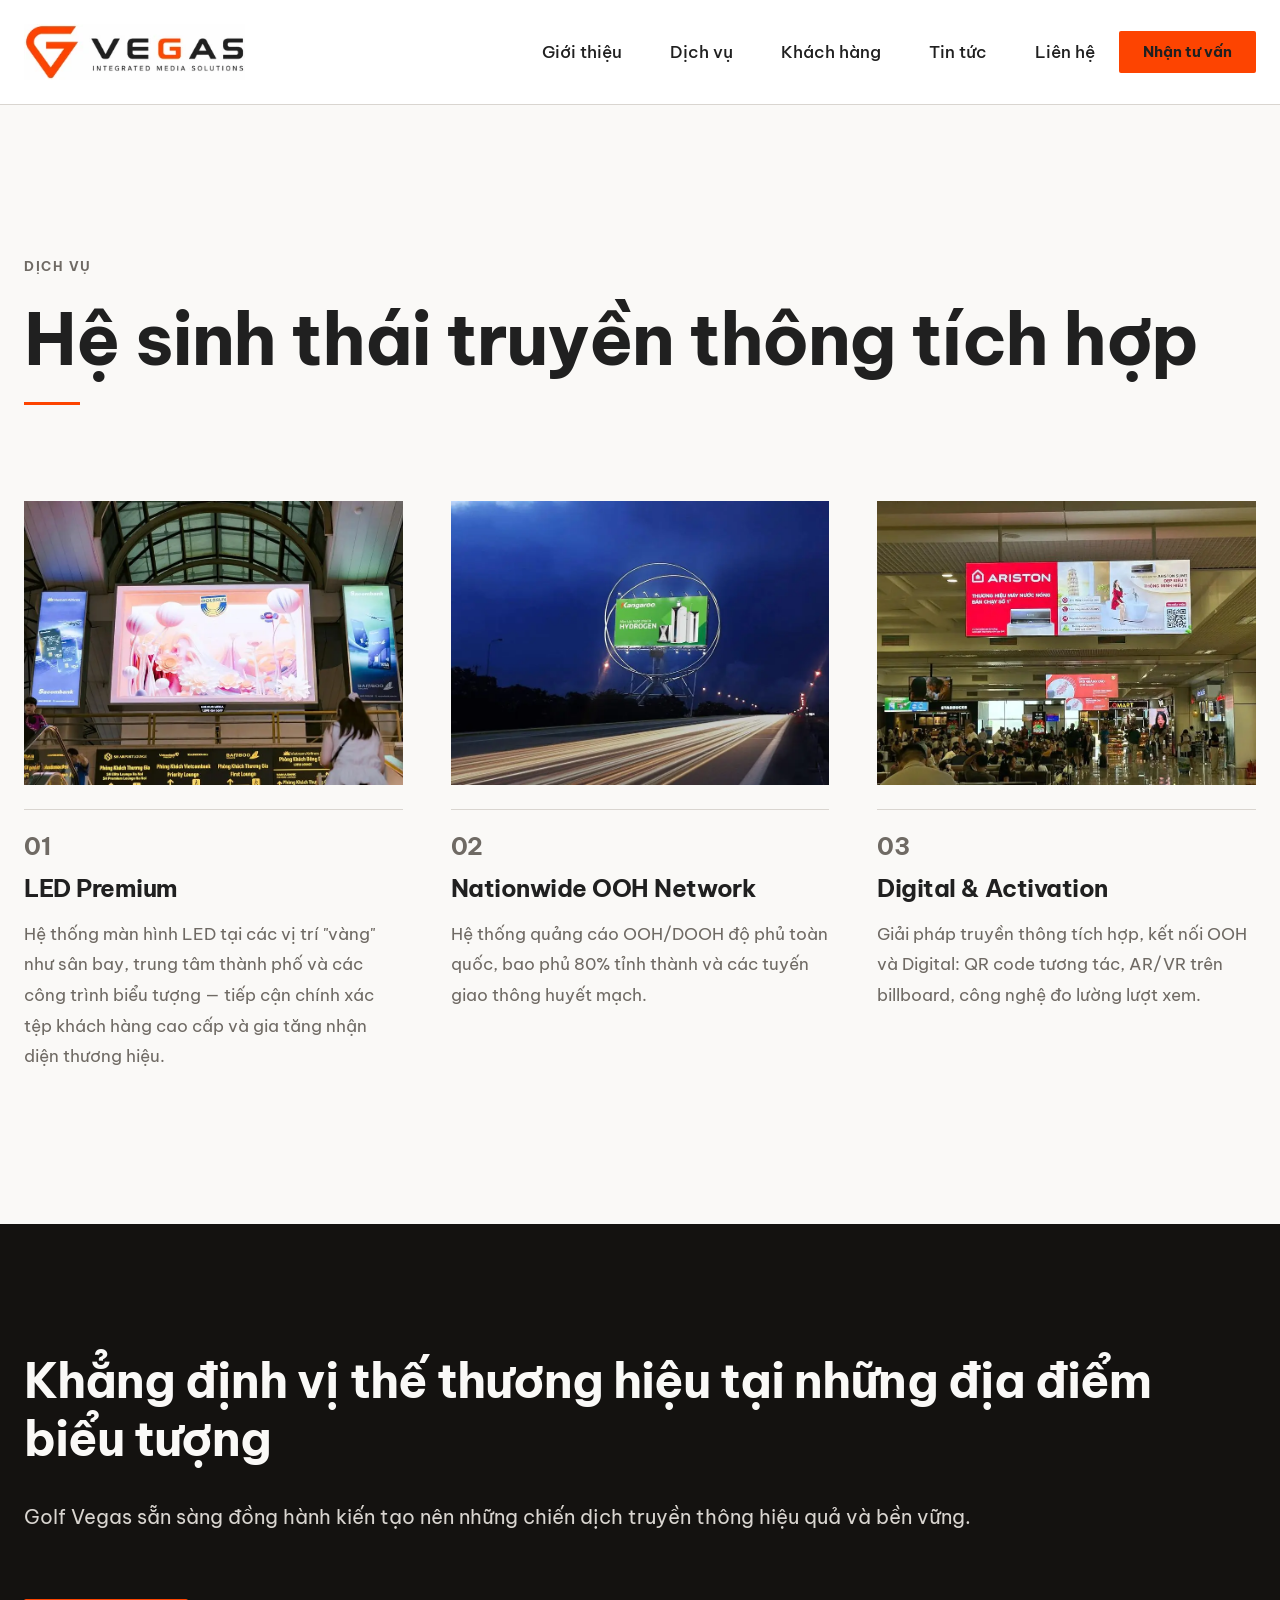
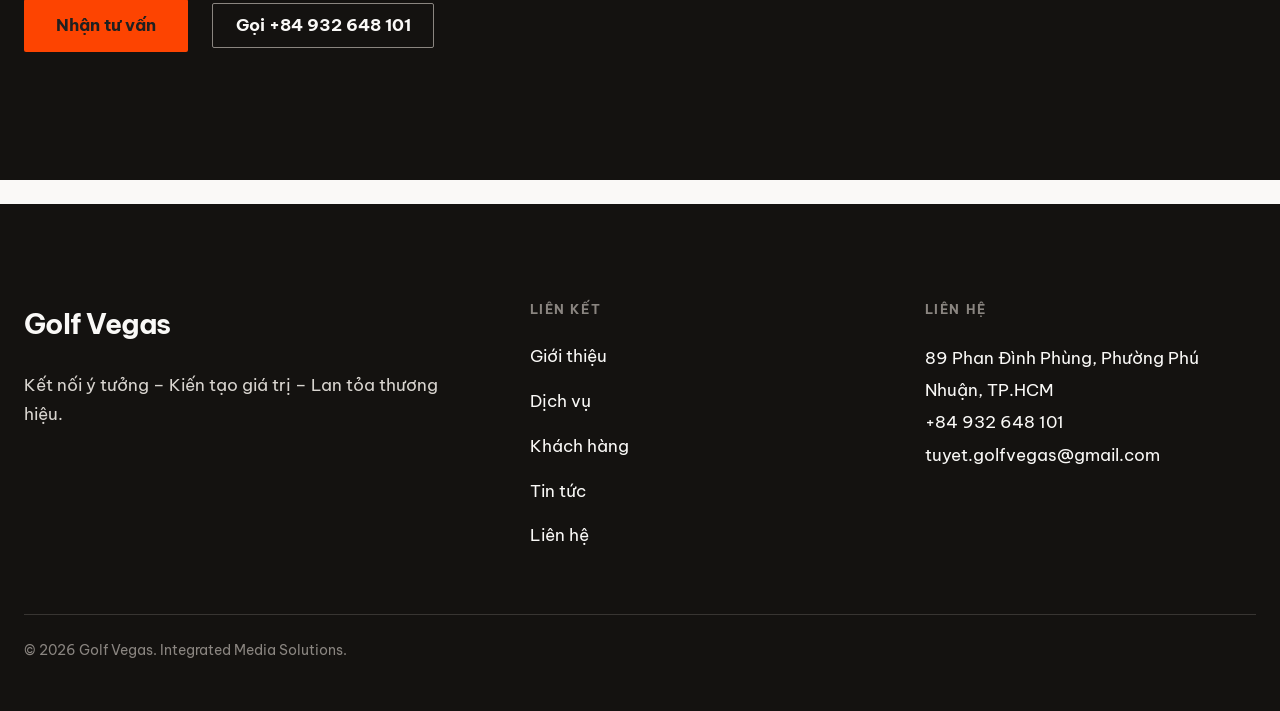
==== commit fc00739e: "Trang Khách hàng: năng lực và quy trình hợp tác" ====
--- a/dich-vu/index.html
+++ b/dich-vu/index.html
@@ -220,7 +220,7 @@
 
 
 
-<h2 class="wp-block-heading">LED Premium</h2>
+<h2 class="wp-block-heading has-xl-font-size">LED Premium</h2>
 
 
 <p class="has-muted-color has-text-color has-body-font-size wp-block-paragraph" style="line-height:1.8">Hệ thống màn hình LED tại các vị trí &quot;vàng&quot; như sân bay, trung tâm thành phố và các công trình biểu tượng — tiếp cận chính xác tệp khách hàng cao cấp và gia tăng nhận diện thương hiệu.</p>
@@ -238,7 +238,7 @@
 
 
 
-<h2 class="wp-block-heading">Nationwide OOH Network</h2>
+<h2 class="wp-block-heading has-xl-font-size">Nationwide OOH Network</h2>
 
 
 <p class="has-muted-color has-text-color has-body-font-size wp-block-paragraph" style="line-height:1.8">Hệ thống quảng cáo OOH/DOOH độ phủ toàn quốc, bao phủ 80% tỉnh thành và các tuyến giao thông huyết mạch.</p>
@@ -256,7 +256,7 @@
 
 
 
-<h2 class="wp-block-heading">Digital &amp; Activation</h2>
+<h2 class="wp-block-heading has-xl-font-size">Digital &amp; Activation</h2>
 
 
 <p class="has-muted-color has-text-color has-body-font-size wp-block-paragraph" style="line-height:1.8">Giải pháp truyền thông tích hợp, kết nối OOH và Digital: QR code tương tác, AR/VR trên billboard, công nghệ đo lường lượt xem.</p>
--- a/wp-content/themes/golfvegas/style.css
+++ b/wp-content/themes/golfvegas/style.css
@@ -3,7 +3,7 @@
 Theme URI: https://golfvegas.vn
 Author: Golf Vegas
 Description: Block theme (FSE) cho website Golf Vegas — Integrated Media Solutions. Thiết kế theo hướng trang nhã, hiện đại, sang trọng. Toàn bộ design token nằm trong theme.json.
-Version: 0.1.3
+Version: 0.3.1
 Requires at least: 6.5
 Tested up to: 6.7
 Requires PHP: 8.0
@@ -274,6 +274,189 @@
 	text-underline-offset: 3px;
 }
 
+/* --- Form liên hệ -------------------------------------------------------- */
+
+/*
+ * Form nằm trên nền than. Ô nhập dùng kiểu gạch chân thay vì khung viền kín —
+ * nhẹ nhàng hơn và đúng tinh thần tiết chế ở mục 1 của CLAUDE.md.
+ */
+.gv-form__form {
+	display: grid;
+	gap: var(--wp--preset--spacing--40);
+}
+
+.gv-form__row {
+	display: grid;
+	gap: var(--wp--preset--spacing--20);
+	margin: 0;
+}
+
+.gv-form__label {
+	color: var(--wp--preset--color--line);
+	font-size: var(--wp--preset--font-size--body);
+	font-weight: 500;
+}
+
+.gv-form__required {
+	color: var(--wp--preset--color--brand);
+}
+
+.gv-form__input {
+	width: 100%;
+	padding: var(--wp--preset--spacing--20) 0;
+	border: 0;
+	border-bottom: 1px solid var(--wp--preset--color--muted-inverse);
+	border-radius: 0;
+	background: transparent;
+	color: var(--wp--preset--color--white);
+	font-family: inherit;
+	font-size: var(--wp--preset--font-size--body);
+	line-height: 1.7;
+	transition: border-color var(--wp--custom--transition--base);
+}
+
+.gv-form__input:focus {
+	border-bottom-color: var(--wp--preset--color--brand);
+	outline: none;
+}
+
+/* Vẫn phải có dấu hiệu cho người dùng bàn phím khi trình duyệt bật focus-visible. */
+.gv-form__input:focus-visible {
+	outline: 2px solid var(--wp--preset--color--brand);
+	outline-offset: 4px;
+}
+
+.gv-form__input::placeholder {
+	color: var(--wp--preset--color--muted-inverse);
+}
+
+.gv-form__submit {
+	width: 100%;
+	padding: var(--wp--preset--spacing--30) var(--wp--preset--spacing--50);
+	border: 0;
+	border-radius: 2px;
+	background: var(--wp--preset--color--brand);
+	color: var(--wp--preset--color--ink);
+	cursor: pointer;
+	font-family: inherit;
+	font-size: var(--wp--preset--font-size--body);
+	font-weight: 700;
+	letter-spacing: 0.08em;
+	transition: background var(--wp--custom--transition--base);
+}
+
+.gv-form__submit:hover {
+	background: var(--wp--preset--color--white);
+}
+
+.gv-form__actions {
+	margin: var(--wp--preset--spacing--30) 0 0;
+}
+
+/* Bẫy bot: phải ẩn hoàn toàn nhưng KHÔNG dùng display:none — một số bot bỏ qua
+   trường bị display:none, khiến bẫy mất tác dụng. */
+.gv-form__trap {
+	position: absolute;
+	left: -9999px;
+	width: 1px;
+	height: 1px;
+	overflow: hidden;
+}
+
+.gv-form__notice {
+	margin-bottom: var(--wp--preset--spacing--40);
+	padding: var(--wp--preset--spacing--30) var(--wp--preset--spacing--40);
+	border-left: 3px solid var(--wp--preset--color--brand);
+	background: color-mix(in srgb, var(--wp--preset--color--white) 8%, transparent);
+	font-size: var(--wp--preset--font-size--body);
+}
+
+.gv-form__notice--ok {
+	border-left-color: var(--wp--preset--color--white);
+}
+
+/* --- Năng lực & quy trình ------------------------------------------------ */
+
+.gv-capability__value {
+	margin: 0;
+	color: var(--wp--preset--color--brand);
+	font-size: var(--wp--preset--font-size--xl);
+	font-weight: 700;
+	letter-spacing: -0.02em;
+	line-height: 1.1;
+}
+
+/* Quy trình: số thứ tự nằm cột trái, nội dung cột phải — kiểu danh sách biên tập. */
+.gv-process__step {
+	display: grid;
+	grid-template-columns: 4rem 1fr;
+	gap: var(--wp--preset--spacing--50);
+	align-items: start;
+}
+
+@media (max-width: 600px) {
+	.gv-process__step {
+		grid-template-columns: 1fr;
+		gap: var(--wp--preset--spacing--20);
+	}
+}
+
+/*
+ * Số thứ tự chiếm trọn hai hàng của cột trái, để tiêu đề và mô tả xếp chồng
+ * trong cột phải. Cách này tránh phải bọc thêm thẻ div thô vào giữa block —
+ * thứ làm hỏng cấu trúc block của WordPress.
+ */
+.gv-process__number {
+	grid-row: 1 / span 2;
+	margin: 0;
+	color: var(--wp--preset--color--line);
+	font-size: var(--wp--preset--font-size--xl);
+	font-weight: 700;
+	letter-spacing: -0.02em;
+	line-height: 1.2;
+}
+
+.gv-process__title,
+.gv-process__text {
+	grid-column: 2;
+	margin: 0;
+}
+
+@media (max-width: 600px) {
+	.gv-process__number {
+		grid-row: auto;
+	}
+
+	.gv-process__title,
+	.gv-process__text {
+		grid-column: 1;
+	}
+}
+
+/* Bước cuối không cần đường kẻ dưới vì section đã có nền riêng. */
+.gv-process__step:last-child {
+	padding-bottom: 0;
+}
+
+/* Số liệu nổi bật trong bài viết (xem bin/convert-news.py). */
+.gv-stats-inline {
+	margin-block: var(--wp--preset--spacing--50);
+	border-top: 1px solid var(--wp--preset--color--line);
+	border-bottom: 1px solid var(--wp--preset--color--line);
+}
+
+.gv-stats-inline p {
+	margin: 0;
+	line-height: 1.4;
+}
+
+.gv-stats-inline strong {
+	display: block;
+	color: var(--wp--preset--color--brand);
+	font-size: var(--wp--preset--font-size--xl);
+	letter-spacing: -0.02em;
+}
+
 /* --- Mobile -------------------------------------------------------------- */
 
 /*
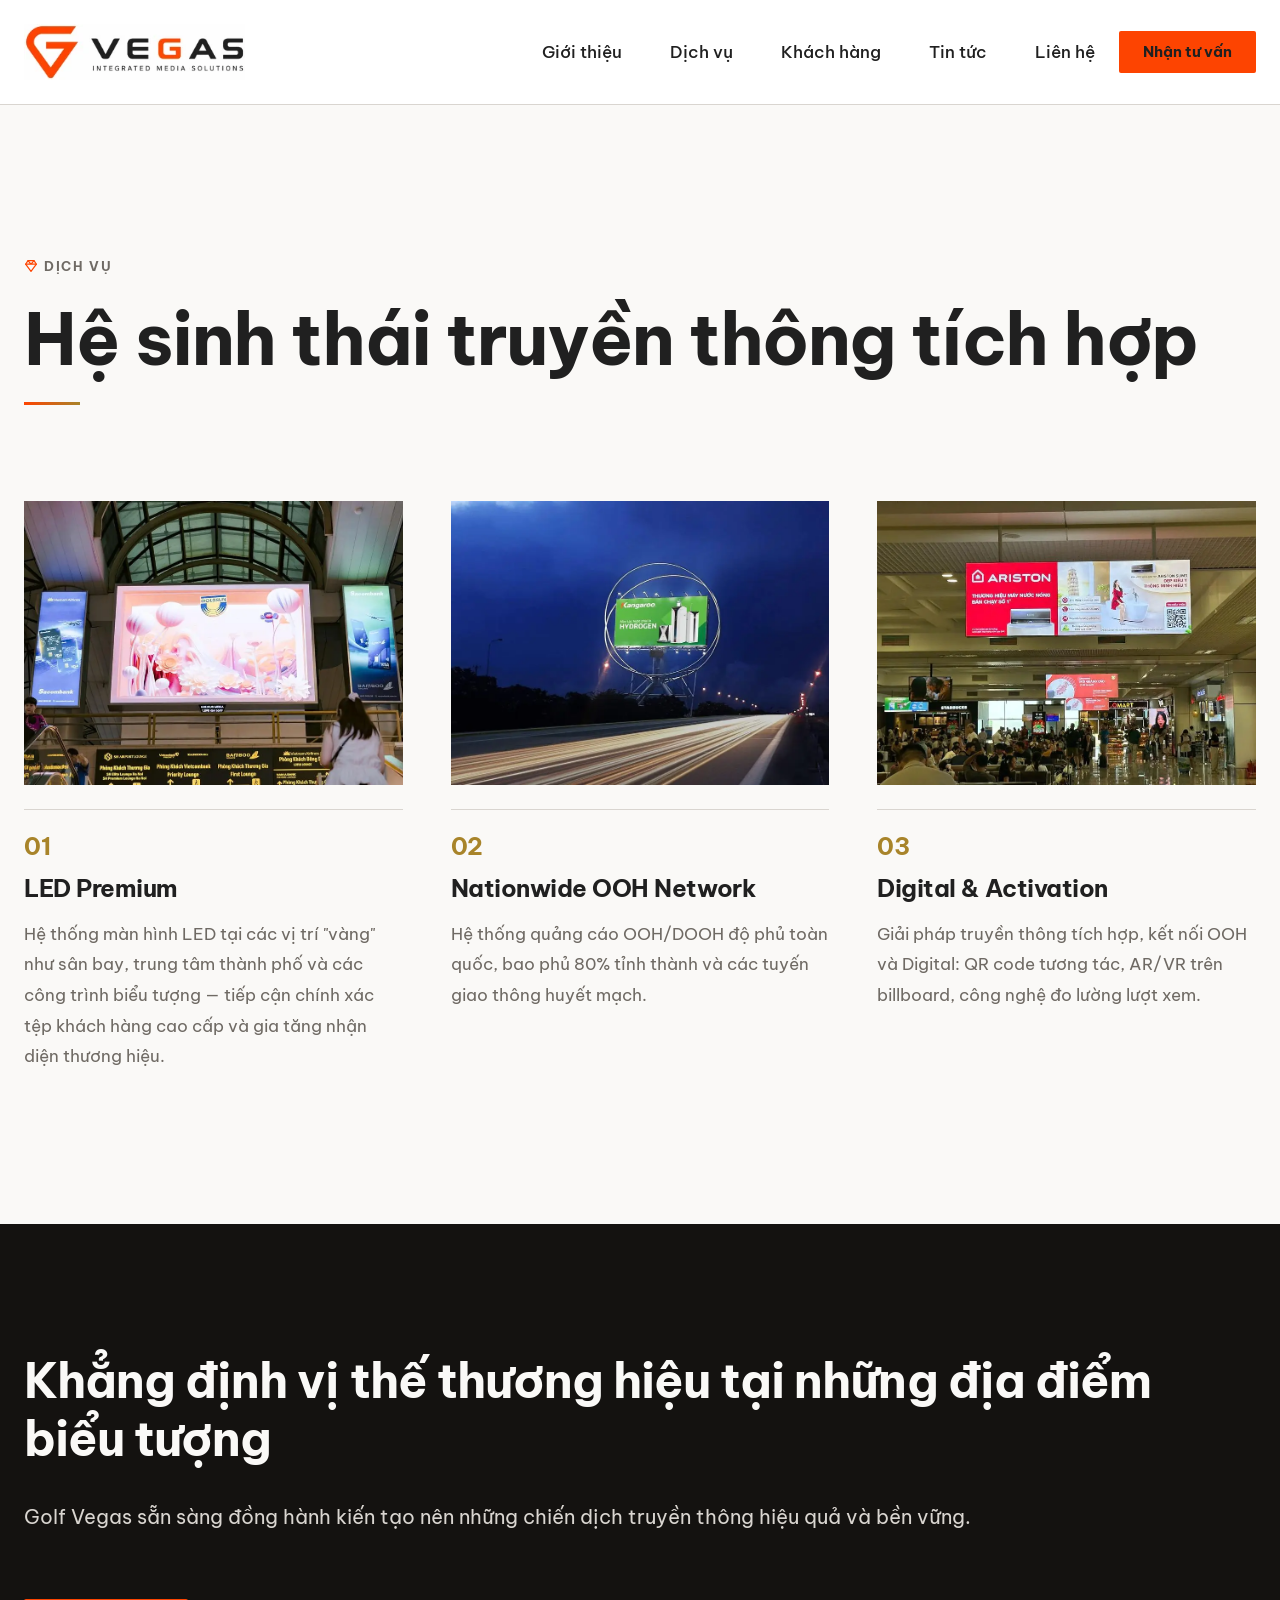
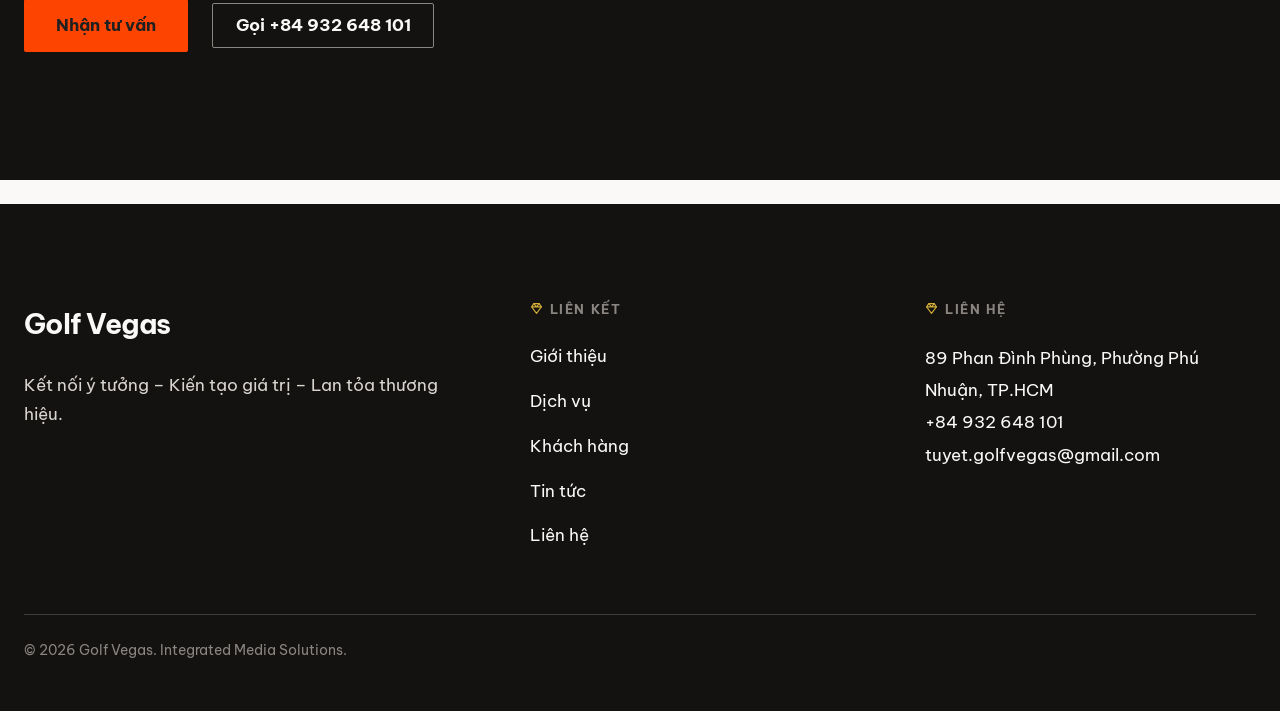
==== commit c679069c: "Diem xuyet vang kim va ruby o heading, dau section" ====
--- a/dich-vu/index.html
+++ b/dich-vu/index.html
@@ -101,7 +101,7 @@
 /*# sourceURL=/wp-includes/css/dist/block-library/common.min.css */
 </style>
 <style id="global-styles-inline-css">
-:root{--wp--preset--aspect-ratio--square: 1;--wp--preset--aspect-ratio--4-3: 4/3;--wp--preset--aspect-ratio--3-4: 3/4;--wp--preset--aspect-ratio--3-2: 3/2;--wp--preset--aspect-ratio--2-3: 2/3;--wp--preset--aspect-ratio--16-9: 16/9;--wp--preset--aspect-ratio--9-16: 9/16;--wp--preset--color--black: #000000;--wp--preset--color--cyan-bluish-gray: #abb8c3;--wp--preset--color--white: #FFFFFF;--wp--preset--color--pale-pink: #f78da7;--wp--preset--color--vivid-red: #cf2e2e;--wp--preset--color--luminous-vivid-orange: #ff6900;--wp--preset--color--luminous-vivid-amber: #fcb900;--wp--preset--color--light-green-cyan: #7bdcb5;--wp--preset--color--vivid-green-cyan: #00d084;--wp--preset--color--pale-cyan-blue: #8ed1fc;--wp--preset--color--vivid-cyan-blue: #0693e3;--wp--preset--color--vivid-purple: #9b51e0;--wp--preset--color--brand: #FD4401;--wp--preset--color--ink: #202020;--wp--preset--color--charcoal: #141210;--wp--preset--color--base: #FAF9F7;--wp--preset--color--surface: #F2F0ED;--wp--preset--color--line: #D9D5D0;--wp--preset--color--muted: #6F6A64;--wp--preset--color--muted-inverse: #8A8580;--wp--preset--gradient--vivid-cyan-blue-to-vivid-purple: linear-gradient(135deg,rgb(6,147,227) 0%,rgb(155,81,224) 100%);--wp--preset--gradient--light-green-cyan-to-vivid-green-cyan: linear-gradient(135deg,rgb(122,220,180) 0%,rgb(0,208,130) 100%);--wp--preset--gradient--luminous-vivid-amber-to-luminous-vivid-orange: linear-gradient(135deg,rgb(252,185,0) 0%,rgb(255,105,0) 100%);--wp--preset--gradient--luminous-vivid-orange-to-vivid-red: linear-gradient(135deg,rgb(255,105,0) 0%,rgb(207,46,46) 100%);--wp--preset--gradient--very-light-gray-to-cyan-bluish-gray: linear-gradient(135deg,rgb(238,238,238) 0%,rgb(169,184,195) 100%);--wp--preset--gradient--cool-to-warm-spectrum: linear-gradient(135deg,rgb(74,234,220) 0%,rgb(151,120,209) 20%,rgb(207,42,186) 40%,rgb(238,44,130) 60%,rgb(251,105,98) 80%,rgb(254,248,76) 100%);--wp--preset--gradient--blush-light-purple: linear-gradient(135deg,rgb(255,206,236) 0%,rgb(152,150,240) 100%);--wp--preset--gradient--blush-bordeaux: linear-gradient(135deg,rgb(254,205,165) 0%,rgb(254,45,45) 50%,rgb(107,0,62) 100%);--wp--preset--gradient--luminous-dusk: linear-gradient(135deg,rgb(255,203,112) 0%,rgb(199,81,192) 50%,rgb(65,88,208) 100%);--wp--preset--gradient--pale-ocean: linear-gradient(135deg,rgb(255,245,203) 0%,rgb(182,227,212) 50%,rgb(51,167,181) 100%);--wp--preset--gradient--electric-grass: linear-gradient(135deg,rgb(202,248,128) 0%,rgb(113,206,126) 100%);--wp--preset--gradient--midnight: linear-gradient(135deg,rgb(2,3,129) 0%,rgb(40,116,252) 100%);--wp--preset--font-size--small: 13px;--wp--preset--font-size--medium: clamp(14px, 0.875rem + ((1vw - 3.2px) * 0.625), 20px);--wp--preset--font-size--large: clamp(22.041px, 1.378rem + ((1vw - 3.2px) * 1.454), 36px);--wp--preset--font-size--x-large: clamp(25.014px, 1.563rem + ((1vw - 3.2px) * 1.769), 42px);--wp--preset--font-size--eyebrow: 0.8125rem;--wp--preset--font-size--caption: 0.875rem;--wp--preset--font-size--body: clamp(0.875rem, 0.875rem + ((1vw - 0.2rem) * 0.313), 1.063rem);--wp--preset--font-size--lead: clamp(1.125rem, 1.125rem + ((1vw - 0.2rem) * 0.208), 1.25rem);--wp--preset--font-size--xl: clamp(0.984rem, 0.984rem + ((1vw - 0.2rem) * 0.86), 1.5rem);--wp--preset--font-size--xxl: clamp(2rem, 2rem + ((1vw - 0.2rem) * 1.667), 3rem);--wp--preset--font-size--display: clamp(2rem, 2rem + ((1vw - 0.2rem) * 4.167), 4.5rem);--wp--preset--font-family--primary: "Be Vietnam Pro", -apple-system, BlinkMacSystemFont, "Segoe UI", Roboto, sans-serif;--wp--preset--spacing--20: 8px;--wp--preset--spacing--30: 16px;--wp--preset--spacing--40: 24px;--wp--preset--spacing--50: 32px;--wp--preset--spacing--60: 48px;--wp--preset--spacing--70: 64px;--wp--preset--spacing--80: 96px;--wp--preset--spacing--10: 4px;--wp--preset--spacing--90: 128px;--wp--preset--shadow--natural: 6px 6px 9px rgba(0, 0, 0, 0.2);--wp--preset--shadow--deep: 12px 12px 50px rgba(0, 0, 0, 0.4);--wp--preset--shadow--sharp: 6px 6px 0px rgba(0, 0, 0, 0.2);--wp--preset--shadow--outlined: 6px 6px 0px -3px rgb(255, 255, 255), 6px 6px rgb(0, 0, 0);--wp--preset--shadow--crisp: 6px 6px 0px rgb(0, 0, 0);--wp--preset--shadow--subtle: 0 1px 2px rgba(20, 18, 16, 0.04), 0 8px 24px rgba(20, 18, 16, 0.06);--wp--custom--transition--base: 200ms cubic-bezier(0.22, 1, 0.36, 1);--wp--custom--transition--slow: 300ms cubic-bezier(0.22, 1, 0.36, 1);--wp--custom--overlay--image: rgba(20, 18, 16, 0.55);--wp--custom--measure: 68ch;}:root { --wp--style--global--content-size: 40rem;--wp--style--global--wide-size: 80rem; }:where(body) { margin: 0; }.wp-site-blocks { padding-top: var(--wp--style--root--padding-top); padding-bottom: var(--wp--style--root--padding-bottom); }.has-global-padding { padding-right: var(--wp--style--root--padding-right); padding-left: var(--wp--style--root--padding-left); }.has-global-padding > .alignfull { margin-right: calc(var(--wp--style--root--padding-right) * -1); margin-left: calc(var(--wp--style--root--padding-left) * -1); }.has-global-padding :where(:not(.alignfull.is-layout-flow) > .has-global-padding:not(.wp-block-block, .alignfull)) { padding-right: 0; padding-left: 0; }.has-global-padding :where(:not(.alignfull.is-layout-flow) > .has-global-padding:not(.wp-block-block, .alignfull)) > .alignfull { margin-left: 0; margin-right: 0; }.wp-site-blocks > .alignleft { float: left; margin-right: 2em; }.wp-site-blocks > .alignright { float: right; margin-left: 2em; }.wp-site-blocks > .aligncenter { justify-content: center; margin-left: auto; margin-right: auto; }:where(.wp-site-blocks) > * { margin-block-start: var(--wp--preset--spacing--40); margin-block-end: 0; }:where(.wp-site-blocks) > :first-child { margin-block-start: 0; }:where(.wp-site-blocks) > :last-child { margin-block-end: 0; }:root { --wp--style--block-gap: var(--wp--preset--spacing--40); }:root :where(.is-layout-flow) > :first-child{margin-block-start: 0;}:root :where(.is-layout-flow) > :last-child{margin-block-end: 0;}:root :where(.is-layout-flow) > *{margin-block-start: var(--wp--preset--spacing--40);margin-block-end: 0;}:root :where(.is-layout-constrained) > :first-child{margin-block-start: 0;}:root :where(.is-layout-constrained) > :last-child{margin-block-end: 0;}:root :where(.is-layout-constrained) > *{margin-block-start: var(--wp--preset--spacing--40);margin-block-end: 0;}:root :where(.is-layout-flex){gap: var(--wp--preset--spacing--40);}:root :where(.is-layout-grid){gap: var(--wp--preset--spacing--40);}.is-layout-flow > .alignleft{float: left;margin-inline-start: 0;margin-inline-end: 2em;}.is-layout-flow > .alignright{float: right;margin-inline-start: 2em;margin-inline-end: 0;}.is-layout-flow > .aligncenter{margin-left: auto !important;margin-right: auto !important;}.is-layout-constrained > .alignleft{float: left;margin-inline-start: 0;margin-inline-end: 2em;}.is-layout-constrained > .alignright{float: right;margin-inline-start: 2em;margin-inline-end: 0;}.is-layout-constrained > .aligncenter{margin-left: auto !important;margin-right: auto !important;}.is-layout-constrained > :where(:not(.alignleft):not(.alignright):not(.alignfull)){max-width: var(--wp--style--global--content-size);margin-left: auto !important;margin-right: auto !important;}.is-layout-constrained > .alignwide{max-width: var(--wp--style--global--wide-size);}body .is-layout-flex{display: flex;}.is-layout-flex{flex-wrap: wrap;align-items: center;}.is-layout-flex > :is(*, div){margin: 0;}body .is-layout-grid{display: grid;}.is-layout-grid > :is(*, div){margin: 0;}body{background-color: var(--wp--preset--color--base);color: var(--wp--preset--color--ink);font-family: var(--wp--preset--font-family--primary);font-size: var(--wp--preset--font-size--body);font-weight: 400;line-height: 1.7;--wp--style--root--padding-top: 0;--wp--style--root--padding-right: var(--wp--preset--spacing--40);--wp--style--root--padding-bottom: 0;--wp--style--root--padding-left: var(--wp--preset--spacing--40);}a:where(:not(.wp-element-button)){color: var(--wp--preset--color--ink);text-decoration: underline;}:root :where(a:where(:not(.wp-element-button)):hover){color: var(--wp--preset--color--brand);}h1, h2, h3, h4, h5, h6{color: var(--wp--preset--color--ink);font-family: var(--wp--preset--font-family--primary);font-weight: 700;letter-spacing: -0.02em;line-height: 1.2;}h1{font-size: var(--wp--preset--font-size--display);line-height: 1.1;}h2{font-size: var(--wp--preset--font-size--xxl);}h3{font-size: var(--wp--preset--font-size--xl);font-weight: 600;letter-spacing: -0.01em;line-height: 1.3;}h4{font-size: var(--wp--preset--font-size--lead);font-weight: 600;letter-spacing: 0;line-height: 1.4;}:root :where(.wp-element-button, .wp-block-button__link){background-color: var(--wp--preset--color--brand);border-radius: 2px;border-width: 0;color: var(--wp--preset--color--ink);font-family: inherit;font-size: var(--wp--preset--font-size--body);font-style: inherit;font-weight: 600;letter-spacing: inherit;line-height: 1.2;padding-top: 16px;padding-right: 32px;padding-bottom: 16px;padding-left: 32px;text-decoration: none;text-transform: inherit;}:root :where(.wp-element-button:hover, .wp-block-button__link:hover){background-color: var(--wp--preset--color--ink);color: var(--wp--preset--color--white);}:root :where(.wp-element-button:focus, .wp-block-button__link:focus){background-color: var(--wp--preset--color--ink);color: var(--wp--preset--color--white);}:root :where(.wp-element-caption, .wp-block-audio figcaption, .wp-block-embed figcaption, .wp-block-gallery figcaption, .wp-block-image figcaption, .wp-block-table figcaption, .wp-block-video figcaption){color: var(--wp--preset--color--muted);font-size: var(--wp--preset--font-size--caption);}.has-black-color{color: var(--wp--preset--color--black) !important;}.has-cyan-bluish-gray-color{color: var(--wp--preset--color--cyan-bluish-gray) !important;}.has-white-color{color: var(--wp--preset--color--white) !important;}.has-pale-pink-color{color: var(--wp--preset--color--pale-pink) !important;}.has-vivid-red-color{color: var(--wp--preset--color--vivid-red) !important;}.has-luminous-vivid-orange-color{color: var(--wp--preset--color--luminous-vivid-orange) !important;}.has-luminous-vivid-amber-color{color: var(--wp--preset--color--luminous-vivid-amber) !important;}.has-light-green-cyan-color{color: var(--wp--preset--color--light-green-cyan) !important;}.has-vivid-green-cyan-color{color: var(--wp--preset--color--vivid-green-cyan) !important;}.has-pale-cyan-blue-color{color: var(--wp--preset--color--pale-cyan-blue) !important;}.has-vivid-cyan-blue-color{color: var(--wp--preset--color--vivid-cyan-blue) !important;}.has-vivid-purple-color{color: var(--wp--preset--color--vivid-purple) !important;}.has-brand-color{color: var(--wp--preset--color--brand) !important;}.has-ink-color{color: var(--wp--preset--color--ink) !important;}.has-charcoal-color{color: var(--wp--preset--color--charcoal) !important;}.has-base-color{color: var(--wp--preset--color--base) !important;}.has-surface-color{color: var(--wp--preset--color--surface) !important;}.has-line-color{color: var(--wp--preset--color--line) !important;}.has-muted-color{color: var(--wp--preset--color--muted) !important;}.has-muted-inverse-color{color: var(--wp--preset--color--muted-inverse) !important;}.has-black-background-color{background-color: var(--wp--preset--color--black) !important;}.has-cyan-bluish-gray-background-color{background-color: var(--wp--preset--color--cyan-bluish-gray) !important;}.has-white-background-color{background-color: var(--wp--preset--color--white) !important;}.has-pale-pink-background-color{background-color: var(--wp--preset--color--pale-pink) !important;}.has-vivid-red-background-color{background-color: var(--wp--preset--color--vivid-red) !important;}.has-luminous-vivid-orange-background-color{background-color: var(--wp--preset--color--luminous-vivid-orange) !important;}.has-luminous-vivid-amber-background-color{background-color: var(--wp--preset--color--luminous-vivid-amber) !important;}.has-light-green-cyan-background-color{background-color: var(--wp--preset--color--light-green-cyan) !important;}.has-vivid-green-cyan-background-color{background-color: var(--wp--preset--color--vivid-green-cyan) !important;}.has-pale-cyan-blue-background-color{background-color: var(--wp--preset--color--pale-cyan-blue) !important;}.has-vivid-cyan-blue-background-color{background-color: var(--wp--preset--color--vivid-cyan-blue) !important;}.has-vivid-purple-background-color{background-color: var(--wp--preset--color--vivid-purple) !important;}.has-brand-background-color{background-color: var(--wp--preset--color--brand) !important;}.has-ink-background-color{background-color: var(--wp--preset--color--ink) !important;}.has-charcoal-background-color{background-color: var(--wp--preset--color--charcoal) !important;}.has-base-background-color{background-color: var(--wp--preset--color--base) !important;}.has-surface-background-color{background-color: var(--wp--preset--color--surface) !important;}.has-line-background-color{background-color: var(--wp--preset--color--line) !important;}.has-muted-background-color{background-color: var(--wp--preset--color--muted) !important;}.has-muted-inverse-background-color{background-color: var(--wp--preset--color--muted-inverse) !important;}.has-black-border-color{border-color: var(--wp--preset--color--black) !important;}.has-cyan-bluish-gray-border-color{border-color: var(--wp--preset--color--cyan-bluish-gray) !important;}.has-white-border-color{border-color: var(--wp--preset--color--white) !important;}.has-pale-pink-border-color{border-color: var(--wp--preset--color--pale-pink) !important;}.has-vivid-red-border-color{border-color: var(--wp--preset--color--vivid-red) !important;}.has-luminous-vivid-orange-border-color{border-color: var(--wp--preset--color--luminous-vivid-orange) !important;}.has-luminous-vivid-amber-border-color{border-color: var(--wp--preset--color--luminous-vivid-amber) !important;}.has-light-green-cyan-border-color{border-color: var(--wp--preset--color--light-green-cyan) !important;}.has-vivid-green-cyan-border-color{border-color: var(--wp--preset--color--vivid-green-cyan) !important;}.has-pale-cyan-blue-border-color{border-color: var(--wp--preset--color--pale-cyan-blue) !important;}.has-vivid-cyan-blue-border-color{border-color: var(--wp--preset--color--vivid-cyan-blue) !important;}.has-vivid-purple-border-color{border-color: var(--wp--preset--color--vivid-purple) !important;}.has-brand-border-color{border-color: var(--wp--preset--color--brand) !important;}.has-ink-border-color{border-color: var(--wp--preset--color--ink) !important;}.has-charcoal-border-color{border-color: var(--wp--preset--color--charcoal) !important;}.has-base-border-color{border-color: var(--wp--preset--color--base) !important;}.has-surface-border-color{border-color: var(--wp--preset--color--surface) !important;}.has-line-border-color{border-color: var(--wp--preset--color--line) !important;}.has-muted-border-color{border-color: var(--wp--preset--color--muted) !important;}.has-muted-inverse-border-color{border-color: var(--wp--preset--color--muted-inverse) !important;}.has-vivid-cyan-blue-to-vivid-purple-gradient-background{background: var(--wp--preset--gradient--vivid-cyan-blue-to-vivid-purple) !important;}.has-light-green-cyan-to-vivid-green-cyan-gradient-background{background: var(--wp--preset--gradient--light-green-cyan-to-vivid-green-cyan) !important;}.has-luminous-vivid-amber-to-luminous-vivid-orange-gradient-background{background: var(--wp--preset--gradient--luminous-vivid-amber-to-luminous-vivid-orange) !important;}.has-luminous-vivid-orange-to-vivid-red-gradient-background{background: var(--wp--preset--gradient--luminous-vivid-orange-to-vivid-red) !important;}.has-very-light-gray-to-cyan-bluish-gray-gradient-background{background: var(--wp--preset--gradient--very-light-gray-to-cyan-bluish-gray) !important;}.has-cool-to-warm-spectrum-gradient-background{background: var(--wp--preset--gradient--cool-to-warm-spectrum) !important;}.has-blush-light-purple-gradient-background{background: var(--wp--preset--gradient--blush-light-purple) !important;}.has-blush-bordeaux-gradient-background{background: var(--wp--preset--gradient--blush-bordeaux) !important;}.has-luminous-dusk-gradient-background{background: var(--wp--preset--gradient--luminous-dusk) !important;}.has-pale-ocean-gradient-background{background: var(--wp--preset--gradient--pale-ocean) !important;}.has-electric-grass-gradient-background{background: var(--wp--preset--gradient--electric-grass) !important;}.has-midnight-gradient-background{background: var(--wp--preset--gradient--midnight) !important;}.has-small-font-size{font-size: var(--wp--preset--font-size--small) !important;}.has-medium-font-size{font-size: var(--wp--preset--font-size--medium) !important;}.has-large-font-size{font-size: var(--wp--preset--font-size--large) !important;}.has-x-large-font-size{font-size: var(--wp--preset--font-size--x-large) !important;}.has-eyebrow-font-size{font-size: var(--wp--preset--font-size--eyebrow) !important;}.has-caption-font-size{font-size: var(--wp--preset--font-size--caption) !important;}.has-body-font-size{font-size: var(--wp--preset--font-size--body) !important;}.has-lead-font-size{font-size: var(--wp--preset--font-size--lead) !important;}.has-xl-font-size{font-size: var(--wp--preset--font-size--xl) !important;}.has-xxl-font-size{font-size: var(--wp--preset--font-size--xxl) !important;}.has-display-font-size{font-size: var(--wp--preset--font-size--display) !important;}.has-primary-font-family{font-family: var(--wp--preset--font-family--primary) !important;}
+:root{--wp--preset--aspect-ratio--square: 1;--wp--preset--aspect-ratio--4-3: 4/3;--wp--preset--aspect-ratio--3-4: 3/4;--wp--preset--aspect-ratio--3-2: 3/2;--wp--preset--aspect-ratio--2-3: 2/3;--wp--preset--aspect-ratio--16-9: 16/9;--wp--preset--aspect-ratio--9-16: 9/16;--wp--preset--color--black: #000000;--wp--preset--color--cyan-bluish-gray: #abb8c3;--wp--preset--color--white: #FFFFFF;--wp--preset--color--pale-pink: #f78da7;--wp--preset--color--vivid-red: #cf2e2e;--wp--preset--color--luminous-vivid-orange: #ff6900;--wp--preset--color--luminous-vivid-amber: #fcb900;--wp--preset--color--light-green-cyan: #7bdcb5;--wp--preset--color--vivid-green-cyan: #00d084;--wp--preset--color--pale-cyan-blue: #8ed1fc;--wp--preset--color--vivid-cyan-blue: #0693e3;--wp--preset--color--vivid-purple: #9b51e0;--wp--preset--color--brand: #FD4401;--wp--preset--color--ink: #202020;--wp--preset--color--charcoal: #141210;--wp--preset--color--base: #FAF9F7;--wp--preset--color--surface: #F2F0ED;--wp--preset--color--line: #D9D5D0;--wp--preset--color--muted: #6F6A64;--wp--preset--color--muted-inverse: #8A8580;--wp--preset--color--gold: #D4AF37;--wp--preset--color--gold-deep: #A8842A;--wp--preset--gradient--vivid-cyan-blue-to-vivid-purple: linear-gradient(135deg,rgb(6,147,227) 0%,rgb(155,81,224) 100%);--wp--preset--gradient--light-green-cyan-to-vivid-green-cyan: linear-gradient(135deg,rgb(122,220,180) 0%,rgb(0,208,130) 100%);--wp--preset--gradient--luminous-vivid-amber-to-luminous-vivid-orange: linear-gradient(135deg,rgb(252,185,0) 0%,rgb(255,105,0) 100%);--wp--preset--gradient--luminous-vivid-orange-to-vivid-red: linear-gradient(135deg,rgb(255,105,0) 0%,rgb(207,46,46) 100%);--wp--preset--gradient--very-light-gray-to-cyan-bluish-gray: linear-gradient(135deg,rgb(238,238,238) 0%,rgb(169,184,195) 100%);--wp--preset--gradient--cool-to-warm-spectrum: linear-gradient(135deg,rgb(74,234,220) 0%,rgb(151,120,209) 20%,rgb(207,42,186) 40%,rgb(238,44,130) 60%,rgb(251,105,98) 80%,rgb(254,248,76) 100%);--wp--preset--gradient--blush-light-purple: linear-gradient(135deg,rgb(255,206,236) 0%,rgb(152,150,240) 100%);--wp--preset--gradient--blush-bordeaux: linear-gradient(135deg,rgb(254,205,165) 0%,rgb(254,45,45) 50%,rgb(107,0,62) 100%);--wp--preset--gradient--luminous-dusk: linear-gradient(135deg,rgb(255,203,112) 0%,rgb(199,81,192) 50%,rgb(65,88,208) 100%);--wp--preset--gradient--pale-ocean: linear-gradient(135deg,rgb(255,245,203) 0%,rgb(182,227,212) 50%,rgb(51,167,181) 100%);--wp--preset--gradient--electric-grass: linear-gradient(135deg,rgb(202,248,128) 0%,rgb(113,206,126) 100%);--wp--preset--gradient--midnight: linear-gradient(135deg,rgb(2,3,129) 0%,rgb(40,116,252) 100%);--wp--preset--font-size--small: 13px;--wp--preset--font-size--medium: clamp(14px, 0.875rem + ((1vw - 3.2px) * 0.625), 20px);--wp--preset--font-size--large: clamp(22.041px, 1.378rem + ((1vw - 3.2px) * 1.454), 36px);--wp--preset--font-size--x-large: clamp(25.014px, 1.563rem + ((1vw - 3.2px) * 1.769), 42px);--wp--preset--font-size--eyebrow: 0.8125rem;--wp--preset--font-size--caption: 0.875rem;--wp--preset--font-size--body: clamp(0.875rem, 0.875rem + ((1vw - 0.2rem) * 0.313), 1.063rem);--wp--preset--font-size--lead: clamp(1.125rem, 1.125rem + ((1vw - 0.2rem) * 0.208), 1.25rem);--wp--preset--font-size--xl: clamp(0.984rem, 0.984rem + ((1vw - 0.2rem) * 0.86), 1.5rem);--wp--preset--font-size--xxl: clamp(2rem, 2rem + ((1vw - 0.2rem) * 1.667), 3rem);--wp--preset--font-size--display: clamp(2rem, 2rem + ((1vw - 0.2rem) * 4.167), 4.5rem);--wp--preset--font-family--primary: "Be Vietnam Pro", -apple-system, BlinkMacSystemFont, "Segoe UI", Roboto, sans-serif;--wp--preset--spacing--20: 8px;--wp--preset--spacing--30: 16px;--wp--preset--spacing--40: 24px;--wp--preset--spacing--50: 32px;--wp--preset--spacing--60: 48px;--wp--preset--spacing--70: 64px;--wp--preset--spacing--80: 96px;--wp--preset--spacing--10: 4px;--wp--preset--spacing--90: 128px;--wp--preset--shadow--natural: 6px 6px 9px rgba(0, 0, 0, 0.2);--wp--preset--shadow--deep: 12px 12px 50px rgba(0, 0, 0, 0.4);--wp--preset--shadow--sharp: 6px 6px 0px rgba(0, 0, 0, 0.2);--wp--preset--shadow--outlined: 6px 6px 0px -3px rgb(255, 255, 255), 6px 6px rgb(0, 0, 0);--wp--preset--shadow--crisp: 6px 6px 0px rgb(0, 0, 0);--wp--preset--shadow--subtle: 0 1px 2px rgba(20, 18, 16, 0.04), 0 8px 24px rgba(20, 18, 16, 0.06);--wp--custom--transition--base: 200ms cubic-bezier(0.22, 1, 0.36, 1);--wp--custom--transition--slow: 300ms cubic-bezier(0.22, 1, 0.36, 1);--wp--custom--overlay--image: rgba(20, 18, 16, 0.55);--wp--custom--measure: 68ch;}:root { --wp--style--global--content-size: 40rem;--wp--style--global--wide-size: 80rem; }:where(body) { margin: 0; }.wp-site-blocks { padding-top: var(--wp--style--root--padding-top); padding-bottom: var(--wp--style--root--padding-bottom); }.has-global-padding { padding-right: var(--wp--style--root--padding-right); padding-left: var(--wp--style--root--padding-left); }.has-global-padding > .alignfull { margin-right: calc(var(--wp--style--root--padding-right) * -1); margin-left: calc(var(--wp--style--root--padding-left) * -1); }.has-global-padding :where(:not(.alignfull.is-layout-flow) > .has-global-padding:not(.wp-block-block, .alignfull)) { padding-right: 0; padding-left: 0; }.has-global-padding :where(:not(.alignfull.is-layout-flow) > .has-global-padding:not(.wp-block-block, .alignfull)) > .alignfull { margin-left: 0; margin-right: 0; }.wp-site-blocks > .alignleft { float: left; margin-right: 2em; }.wp-site-blocks > .alignright { float: right; margin-left: 2em; }.wp-site-blocks > .aligncenter { justify-content: center; margin-left: auto; margin-right: auto; }:where(.wp-site-blocks) > * { margin-block-start: var(--wp--preset--spacing--40); margin-block-end: 0; }:where(.wp-site-blocks) > :first-child { margin-block-start: 0; }:where(.wp-site-blocks) > :last-child { margin-block-end: 0; }:root { --wp--style--block-gap: var(--wp--preset--spacing--40); }:root :where(.is-layout-flow) > :first-child{margin-block-start: 0;}:root :where(.is-layout-flow) > :last-child{margin-block-end: 0;}:root :where(.is-layout-flow) > *{margin-block-start: var(--wp--preset--spacing--40);margin-block-end: 0;}:root :where(.is-layout-constrained) > :first-child{margin-block-start: 0;}:root :where(.is-layout-constrained) > :last-child{margin-block-end: 0;}:root :where(.is-layout-constrained) > *{margin-block-start: var(--wp--preset--spacing--40);margin-block-end: 0;}:root :where(.is-layout-flex){gap: var(--wp--preset--spacing--40);}:root :where(.is-layout-grid){gap: var(--wp--preset--spacing--40);}.is-layout-flow > .alignleft{float: left;margin-inline-start: 0;margin-inline-end: 2em;}.is-layout-flow > .alignright{float: right;margin-inline-start: 2em;margin-inline-end: 0;}.is-layout-flow > .aligncenter{margin-left: auto !important;margin-right: auto !important;}.is-layout-constrained > .alignleft{float: left;margin-inline-start: 0;margin-inline-end: 2em;}.is-layout-constrained > .alignright{float: right;margin-inline-start: 2em;margin-inline-end: 0;}.is-layout-constrained > .aligncenter{margin-left: auto !important;margin-right: auto !important;}.is-layout-constrained > :where(:not(.alignleft):not(.alignright):not(.alignfull)){max-width: var(--wp--style--global--content-size);margin-left: auto !important;margin-right: auto !important;}.is-layout-constrained > .alignwide{max-width: var(--wp--style--global--wide-size);}body .is-layout-flex{display: flex;}.is-layout-flex{flex-wrap: wrap;align-items: center;}.is-layout-flex > :is(*, div){margin: 0;}body .is-layout-grid{display: grid;}.is-layout-grid > :is(*, div){margin: 0;}body{background-color: var(--wp--preset--color--base);color: var(--wp--preset--color--ink);font-family: var(--wp--preset--font-family--primary);font-size: var(--wp--preset--font-size--body);font-weight: 400;line-height: 1.7;--wp--style--root--padding-top: 0;--wp--style--root--padding-right: var(--wp--preset--spacing--40);--wp--style--root--padding-bottom: 0;--wp--style--root--padding-left: var(--wp--preset--spacing--40);}a:where(:not(.wp-element-button)){color: var(--wp--preset--color--ink);text-decoration: underline;}:root :where(a:where(:not(.wp-element-button)):hover){color: var(--wp--preset--color--brand);}h1, h2, h3, h4, h5, h6{color: var(--wp--preset--color--ink);font-family: var(--wp--preset--font-family--primary);font-weight: 700;letter-spacing: -0.02em;line-height: 1.2;}h1{font-size: var(--wp--preset--font-size--display);line-height: 1.1;}h2{font-size: var(--wp--preset--font-size--xxl);}h3{font-size: var(--wp--preset--font-size--xl);font-weight: 600;letter-spacing: -0.01em;line-height: 1.3;}h4{font-size: var(--wp--preset--font-size--lead);font-weight: 600;letter-spacing: 0;line-height: 1.4;}:root :where(.wp-element-button, .wp-block-button__link){background-color: var(--wp--preset--color--brand);border-radius: 2px;border-width: 0;color: var(--wp--preset--color--ink);font-family: inherit;font-size: var(--wp--preset--font-size--body);font-style: inherit;font-weight: 600;letter-spacing: inherit;line-height: 1.2;padding-top: 16px;padding-right: 32px;padding-bottom: 16px;padding-left: 32px;text-decoration: none;text-transform: inherit;}:root :where(.wp-element-button:hover, .wp-block-button__link:hover){background-color: var(--wp--preset--color--ink);color: var(--wp--preset--color--white);}:root :where(.wp-element-button:focus, .wp-block-button__link:focus){background-color: var(--wp--preset--color--ink);color: var(--wp--preset--color--white);}:root :where(.wp-element-caption, .wp-block-audio figcaption, .wp-block-embed figcaption, .wp-block-gallery figcaption, .wp-block-image figcaption, .wp-block-table figcaption, .wp-block-video figcaption){color: var(--wp--preset--color--muted);font-size: var(--wp--preset--font-size--caption);}.has-black-color{color: var(--wp--preset--color--black) !important;}.has-cyan-bluish-gray-color{color: var(--wp--preset--color--cyan-bluish-gray) !important;}.has-white-color{color: var(--wp--preset--color--white) !important;}.has-pale-pink-color{color: var(--wp--preset--color--pale-pink) !important;}.has-vivid-red-color{color: var(--wp--preset--color--vivid-red) !important;}.has-luminous-vivid-orange-color{color: var(--wp--preset--color--luminous-vivid-orange) !important;}.has-luminous-vivid-amber-color{color: var(--wp--preset--color--luminous-vivid-amber) !important;}.has-light-green-cyan-color{color: var(--wp--preset--color--light-green-cyan) !important;}.has-vivid-green-cyan-color{color: var(--wp--preset--color--vivid-green-cyan) !important;}.has-pale-cyan-blue-color{color: var(--wp--preset--color--pale-cyan-blue) !important;}.has-vivid-cyan-blue-color{color: var(--wp--preset--color--vivid-cyan-blue) !important;}.has-vivid-purple-color{color: var(--wp--preset--color--vivid-purple) !important;}.has-brand-color{color: var(--wp--preset--color--brand) !important;}.has-ink-color{color: var(--wp--preset--color--ink) !important;}.has-charcoal-color{color: var(--wp--preset--color--charcoal) !important;}.has-base-color{color: var(--wp--preset--color--base) !important;}.has-surface-color{color: var(--wp--preset--color--surface) !important;}.has-line-color{color: var(--wp--preset--color--line) !important;}.has-muted-color{color: var(--wp--preset--color--muted) !important;}.has-muted-inverse-color{color: var(--wp--preset--color--muted-inverse) !important;}.has-gold-color{color: var(--wp--preset--color--gold) !important;}.has-gold-deep-color{color: var(--wp--preset--color--gold-deep) !important;}.has-black-background-color{background-color: var(--wp--preset--color--black) !important;}.has-cyan-bluish-gray-background-color{background-color: var(--wp--preset--color--cyan-bluish-gray) !important;}.has-white-background-color{background-color: var(--wp--preset--color--white) !important;}.has-pale-pink-background-color{background-color: var(--wp--preset--color--pale-pink) !important;}.has-vivid-red-background-color{background-color: var(--wp--preset--color--vivid-red) !important;}.has-luminous-vivid-orange-background-color{background-color: var(--wp--preset--color--luminous-vivid-orange) !important;}.has-luminous-vivid-amber-background-color{background-color: var(--wp--preset--color--luminous-vivid-amber) !important;}.has-light-green-cyan-background-color{background-color: var(--wp--preset--color--light-green-cyan) !important;}.has-vivid-green-cyan-background-color{background-color: var(--wp--preset--color--vivid-green-cyan) !important;}.has-pale-cyan-blue-background-color{background-color: var(--wp--preset--color--pale-cyan-blue) !important;}.has-vivid-cyan-blue-background-color{background-color: var(--wp--preset--color--vivid-cyan-blue) !important;}.has-vivid-purple-background-color{background-color: var(--wp--preset--color--vivid-purple) !important;}.has-brand-background-color{background-color: var(--wp--preset--color--brand) !important;}.has-ink-background-color{background-color: var(--wp--preset--color--ink) !important;}.has-charcoal-background-color{background-color: var(--wp--preset--color--charcoal) !important;}.has-base-background-color{background-color: var(--wp--preset--color--base) !important;}.has-surface-background-color{background-color: var(--wp--preset--color--surface) !important;}.has-line-background-color{background-color: var(--wp--preset--color--line) !important;}.has-muted-background-color{background-color: var(--wp--preset--color--muted) !important;}.has-muted-inverse-background-color{background-color: var(--wp--preset--color--muted-inverse) !important;}.has-gold-background-color{background-color: var(--wp--preset--color--gold) !important;}.has-gold-deep-background-color{background-color: var(--wp--preset--color--gold-deep) !important;}.has-black-border-color{border-color: var(--wp--preset--color--black) !important;}.has-cyan-bluish-gray-border-color{border-color: var(--wp--preset--color--cyan-bluish-gray) !important;}.has-white-border-color{border-color: var(--wp--preset--color--white) !important;}.has-pale-pink-border-color{border-color: var(--wp--preset--color--pale-pink) !important;}.has-vivid-red-border-color{border-color: var(--wp--preset--color--vivid-red) !important;}.has-luminous-vivid-orange-border-color{border-color: var(--wp--preset--color--luminous-vivid-orange) !important;}.has-luminous-vivid-amber-border-color{border-color: var(--wp--preset--color--luminous-vivid-amber) !important;}.has-light-green-cyan-border-color{border-color: var(--wp--preset--color--light-green-cyan) !important;}.has-vivid-green-cyan-border-color{border-color: var(--wp--preset--color--vivid-green-cyan) !important;}.has-pale-cyan-blue-border-color{border-color: var(--wp--preset--color--pale-cyan-blue) !important;}.has-vivid-cyan-blue-border-color{border-color: var(--wp--preset--color--vivid-cyan-blue) !important;}.has-vivid-purple-border-color{border-color: var(--wp--preset--color--vivid-purple) !important;}.has-brand-border-color{border-color: var(--wp--preset--color--brand) !important;}.has-ink-border-color{border-color: var(--wp--preset--color--ink) !important;}.has-charcoal-border-color{border-color: var(--wp--preset--color--charcoal) !important;}.has-base-border-color{border-color: var(--wp--preset--color--base) !important;}.has-surface-border-color{border-color: var(--wp--preset--color--surface) !important;}.has-line-border-color{border-color: var(--wp--preset--color--line) !important;}.has-muted-border-color{border-color: var(--wp--preset--color--muted) !important;}.has-muted-inverse-border-color{border-color: var(--wp--preset--color--muted-inverse) !important;}.has-gold-border-color{border-color: var(--wp--preset--color--gold) !important;}.has-gold-deep-border-color{border-color: var(--wp--preset--color--gold-deep) !important;}.has-vivid-cyan-blue-to-vivid-purple-gradient-background{background: var(--wp--preset--gradient--vivid-cyan-blue-to-vivid-purple) !important;}.has-light-green-cyan-to-vivid-green-cyan-gradient-background{background: var(--wp--preset--gradient--light-green-cyan-to-vivid-green-cyan) !important;}.has-luminous-vivid-amber-to-luminous-vivid-orange-gradient-background{background: var(--wp--preset--gradient--luminous-vivid-amber-to-luminous-vivid-orange) !important;}.has-luminous-vivid-orange-to-vivid-red-gradient-background{background: var(--wp--preset--gradient--luminous-vivid-orange-to-vivid-red) !important;}.has-very-light-gray-to-cyan-bluish-gray-gradient-background{background: var(--wp--preset--gradient--very-light-gray-to-cyan-bluish-gray) !important;}.has-cool-to-warm-spectrum-gradient-background{background: var(--wp--preset--gradient--cool-to-warm-spectrum) !important;}.has-blush-light-purple-gradient-background{background: var(--wp--preset--gradient--blush-light-purple) !important;}.has-blush-bordeaux-gradient-background{background: var(--wp--preset--gradient--blush-bordeaux) !important;}.has-luminous-dusk-gradient-background{background: var(--wp--preset--gradient--luminous-dusk) !important;}.has-pale-ocean-gradient-background{background: var(--wp--preset--gradient--pale-ocean) !important;}.has-electric-grass-gradient-background{background: var(--wp--preset--gradient--electric-grass) !important;}.has-midnight-gradient-background{background: var(--wp--preset--gradient--midnight) !important;}.has-small-font-size{font-size: var(--wp--preset--font-size--small) !important;}.has-medium-font-size{font-size: var(--wp--preset--font-size--medium) !important;}.has-large-font-size{font-size: var(--wp--preset--font-size--large) !important;}.has-x-large-font-size{font-size: var(--wp--preset--font-size--x-large) !important;}.has-eyebrow-font-size{font-size: var(--wp--preset--font-size--eyebrow) !important;}.has-caption-font-size{font-size: var(--wp--preset--font-size--caption) !important;}.has-body-font-size{font-size: var(--wp--preset--font-size--body) !important;}.has-lead-font-size{font-size: var(--wp--preset--font-size--lead) !important;}.has-xl-font-size{font-size: var(--wp--preset--font-size--xl) !important;}.has-xxl-font-size{font-size: var(--wp--preset--font-size--xxl) !important;}.has-display-font-size{font-size: var(--wp--preset--font-size--display) !important;}.has-primary-font-family{font-family: var(--wp--preset--font-family--primary) !important;}
 :root :where(.wp-block-separator){color: var(--wp--preset--color--line);}
 :root :where(.wp-block-site-title){font-weight: 700;letter-spacing: -0.02em;text-decoration: none;}
 /*# sourceURL=global-styles-inline-css */
--- a/wp-content/themes/golfvegas/style.css
+++ b/wp-content/themes/golfvegas/style.css
@@ -3,7 +3,7 @@
 Theme URI: https://golfvegas.vn
 Author: Golf Vegas
 Description: Block theme (FSE) cho website Golf Vegas — Integrated Media Solutions. Thiết kế theo hướng trang nhã, hiện đại, sang trọng. Toàn bộ design token nằm trong theme.json.
-Version: 0.3.1
+Version: 0.4.2
 Requires at least: 6.5
 Tested up to: 6.7
 Requires PHP: 8.0
@@ -96,24 +96,119 @@
 }
 
 /*
- * Eyebrow nằm trong section nền tối tự đổi sang tông sáng.
- * Làm theo ngữ cảnh thay vì gắn class thủ công ở từng pattern — chỉ cần quên
- * một chỗ là tương phản tụt xuống 3.48:1 và trượt WCAG, mà nhìn mắt thường
- * gần như không nhận ra.
- */
-.has-charcoal-background-color .gv-eyebrow,
-.gv-footer .gv-eyebrow {
-	color: var(--wp--preset--color--muted-inverse);
-}
-
-/* Gạch nhấn cam ngắn — cách dùng màu thương hiệu đúng liều lượng. */
+ * Viên ruby nét mảnh đứng đầu mỗi nhãn section.
+ *
+ * Dùng mask thay vì nhúng SVG có màu sẵn: hình dạng nằm trong mask, còn MÀU lấy
+ * từ token qua background-color. Nhờ vậy viên đá tự đổi màu theo nền (cam trên
+ * nền sáng, vàng trên nền tối) mà không vi phạm quy tắc cấm hardcode mã màu.
+ *
+ * Cố ý vẽ MỘT màu chứ không nhiều sắc như ảnh tham chiếu — mục 1 cấm icon nhiều
+ * màu, và ở cỡ 11px thì các mặt cắt nhiều sắc chỉ thành một vệt mờ.
+ */
+.gv-eyebrow::before {
+	content: "";
+	display: inline-block;
+	width: 1.05em;
+	height: 1.05em;
+	margin-right: 0.5em;
+	vertical-align: -0.15em;
+	background-color: var(--wp--preset--color--brand);
+	-webkit-mask-image: var(--gv-gem);
+	mask-image: var(--gv-gem);
+	-webkit-mask-repeat: no-repeat;
+	mask-repeat: no-repeat;
+	-webkit-mask-position: center;
+	mask-position: center;
+	-webkit-mask-size: contain;
+	mask-size: contain;
+}
+
+:root {
+	--gv-gem: url("data:image/svg+xml,%3Csvg xmlns='http://www.w3.org/2000/svg' viewBox='0 0 24 24' fill='none' stroke='%23000' stroke-width='2' stroke-linejoin='round' stroke-linecap='round'%3E%3Cpath d='M7 3h10l4 6-9 12L3 9z'/%3E%3Cpath d='M3 9h18M7 3l5 6 5-6'/%3E%3C/svg%3E");
+}
+
+/* Trên nền tối viên đá chuyển sang vàng cho đồng bộ với nhãn. */
+.has-charcoal-background-color .gv-eyebrow::before,
+.gv-footer .gv-eyebrow::before {
+	background-color: var(--wp--preset--color--gold);
+}
+
+/* Trên ảnh hero, nhãn đã dùng tông sáng thì viên đá theo cùng. */
+.gv-eyebrow--light::before {
+	background-color: var(--wp--preset--color--gold);
+}
+
+/* --- Điểm xuyết vàng kim ------------------------------------------------- */
+
+/*
+ * Vàng kim CHỈ dùng được trên nền tối. Đo thực tế: #D4AF37 đạt 8.89:1 trên nền
+ * than nhưng chỉ 2.00:1 trên nền sáng — chữ vàng trên nền sáng gần như vô hình.
+ * Vì vậy có hai sắc độ:
+ *   --gold       #D4AF37  cho nền tối (8.89:1)
+ *   --gold-deep  #A8842A  cho nền sáng (3.33:1) — chỉ dùng cho chữ LỚN và
+ *                         đường kẻ, tuyệt đối không dùng cho chữ thân bài.
+ *
+ * Cam vẫn là màu thương hiệu chính; vàng chỉ là nét điểm xuyết.
+ */
+
+/* Gạch nhấn dưới tiêu đề: chuyển từ cam sang vàng — nét ký tên của thương hiệu. */
 .gv-rule::after {
 	content: "";
 	display: block;
 	width: 56px;
 	height: 3px;
 	margin-top: var(--wp--preset--spacing--40);
-	background: var(--wp--preset--color--brand);
+	background: linear-gradient(
+		90deg,
+		var(--wp--preset--color--brand) 0%,
+		var(--wp--preset--color--gold-deep) 100%
+	);
+}
+
+/* Trên nền tối thì dùng sắc vàng sáng để giữ độ lấp lánh. */
+.has-charcoal-background-color .gv-rule::after,
+.gv-hero .gv-rule::after {
+	background: linear-gradient(
+		90deg,
+		var(--wp--preset--color--brand) 0%,
+		var(--wp--preset--color--gold) 100%
+	);
+}
+
+/*
+ * Nhãn eyebrow trên nền tối chuyển sang vàng: 8.89:1, thừa chuẩn AA.
+ * Làm theo ngữ cảnh nền thay vì gắn class ở từng pattern — quên một chỗ là
+ * tương phản tụt xuống dưới chuẩn mà mắt thường không nhận ra.
+ */
+.has-charcoal-background-color .gv-eyebrow,
+.gv-footer .gv-eyebrow {
+	color: var(--wp--preset--color--gold);
+}
+
+/*
+ * MỌI link trong section nền tối phải sáng lên. Đây là lần thứ hai lỗi này xuất
+ * hiện: lần đầu ở chân trang, lần này ở khối form (số điện thoại gần như tàng
+ * hình). Nguyên nhân gốc là elements.link trong theme.json đặt màu mực, đúng cho
+ * nền sáng nhưng sai hoàn toàn trên nền than. Sửa theo NGỮ CẢNH NỀN thay vì vá
+ * từng section, để section nền tối thêm sau này không mắc lại.
+ */
+.has-charcoal-background-color a:not(.wp-block-button__link):not(.wp-block-navigation-item__content) {
+	color: var(--wp--preset--color--base);
+	text-underline-offset: 4px;
+}
+
+.has-charcoal-background-color a:not(.wp-block-button__link):hover {
+	color: var(--wp--preset--color--gold);
+}
+
+/*
+ * Đường kẻ mảnh phía trên các section nền tối. Rất nhạt, chỉ đủ để mắt cảm
+ * nhận có một đường vàng chạy ngang — thấy rõ là thành ra loè loẹt.
+ */
+.gv-stats,
+.gv-form-section {
+	border-top: 1px solid
+		color-mix(in srgb, var(--wp--preset--color--gold) 45%, transparent);
 }
 
 .gv-rule.has-text-align-center::after {
@@ -135,7 +230,7 @@
 /* Số thứ tự lớn, mờ — dùng cho danh sách dịch vụ/giá trị. */
 .gv-index {
 	display: block;
-	color: var(--wp--preset--color--muted);
+	color: var(--wp--preset--color--gold-deep);
 	font-size: var(--wp--preset--font-size--xl);
 	font-weight: 700;
 	letter-spacing: -0.02em;
@@ -259,9 +354,11 @@
 	text-underline-offset: 4px;
 }
 
-/* Đường phân cách trên nền tối: dùng màu palette rồi giảm độ đậm, không đặt hex mới. */
+/* Đường phân cách chân trang: một nét vàng mảnh, giảm độ đậm cho kín đáo. */
 .gv-footer .wp-block-separator {
-	opacity: 0.3;
+	border-color: var(--wp--preset--color--gold);
+	background-color: var(--wp--preset--color--gold);
+	opacity: 0.35;
 }
 
 /* --- Nội dung bài viết --------------------------------------------------- */
@@ -409,7 +506,7 @@
 .gv-process__number {
 	grid-row: 1 / span 2;
 	margin: 0;
-	color: var(--wp--preset--color--line);
+	color: var(--wp--preset--color--gold-deep);
 	font-size: var(--wp--preset--font-size--xl);
 	font-weight: 700;
 	letter-spacing: -0.02em;
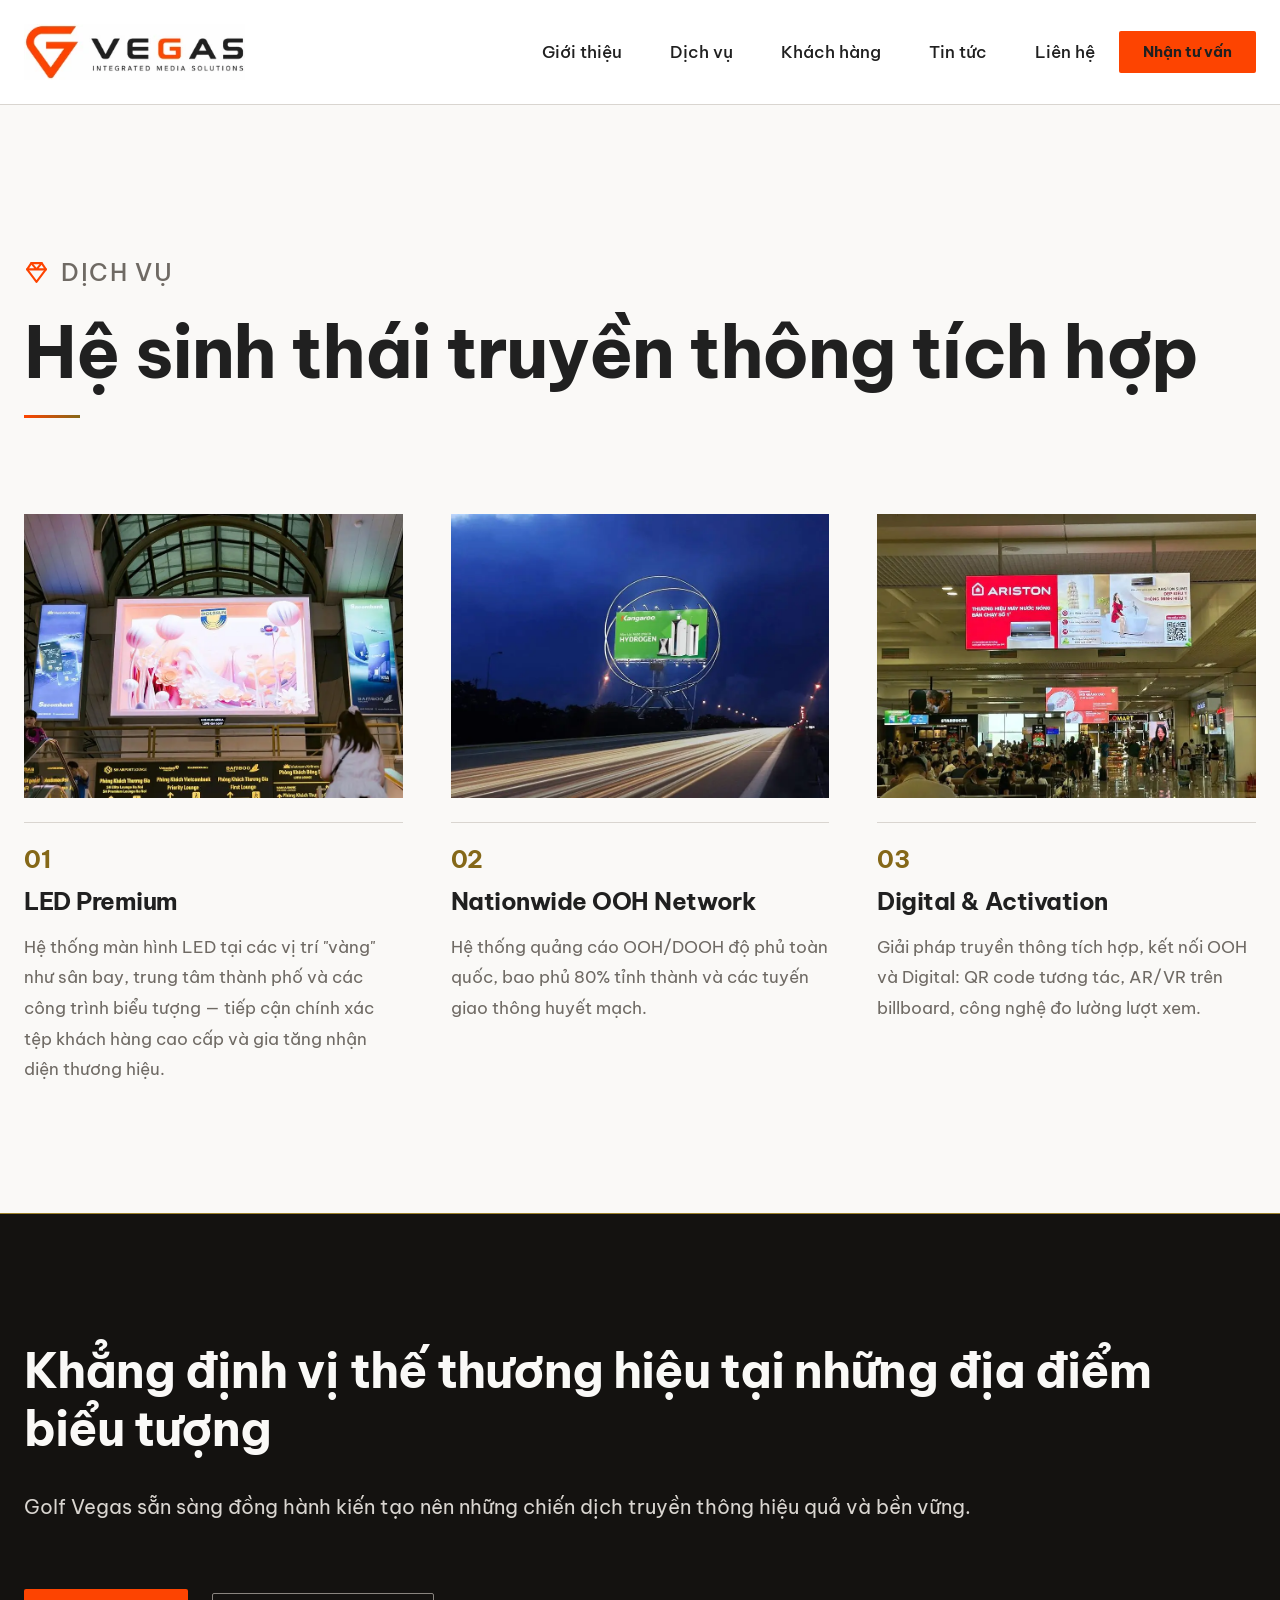
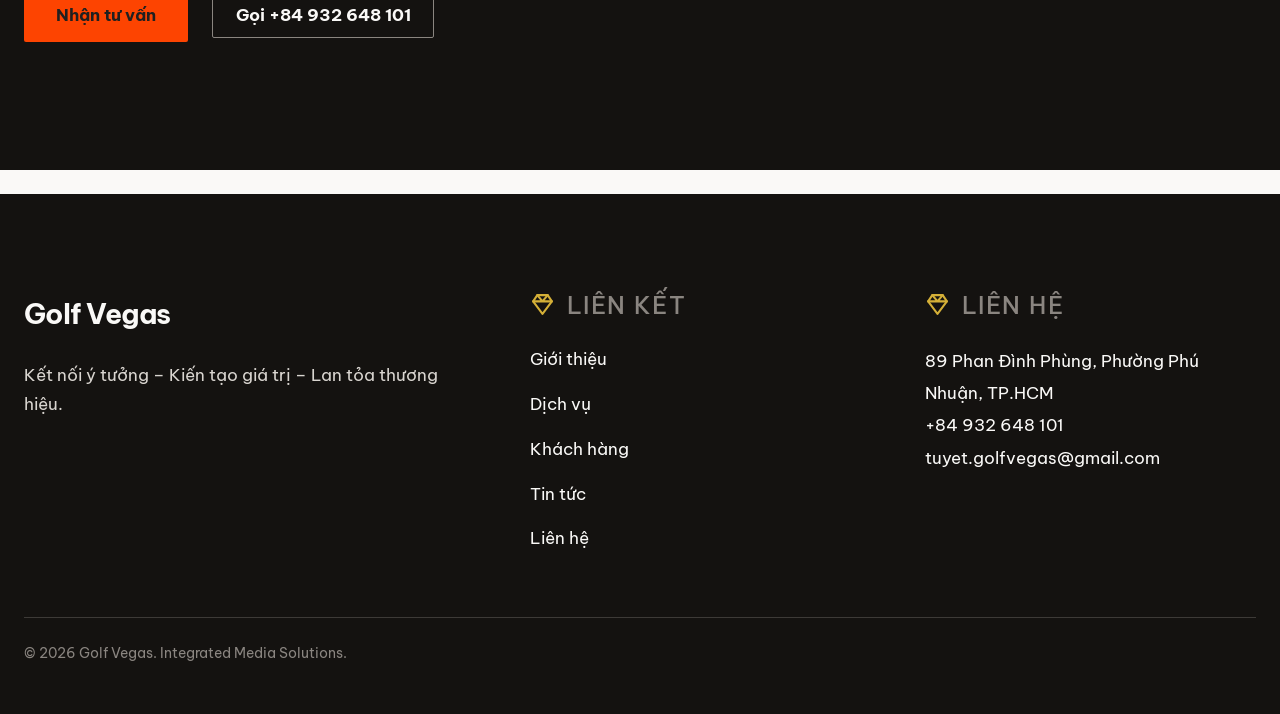
==== commit 477c6af4: "Nhan section lon hon, duong ngan cach vang thay vach trang" ====
--- a/dich-vu/index.html
+++ b/dich-vu/index.html
@@ -101,7 +101,7 @@
 /*# sourceURL=/wp-includes/css/dist/block-library/common.min.css */
 </style>
 <style id="global-styles-inline-css">
-:root{--wp--preset--aspect-ratio--square: 1;--wp--preset--aspect-ratio--4-3: 4/3;--wp--preset--aspect-ratio--3-4: 3/4;--wp--preset--aspect-ratio--3-2: 3/2;--wp--preset--aspect-ratio--2-3: 2/3;--wp--preset--aspect-ratio--16-9: 16/9;--wp--preset--aspect-ratio--9-16: 9/16;--wp--preset--color--black: #000000;--wp--preset--color--cyan-bluish-gray: #abb8c3;--wp--preset--color--white: #FFFFFF;--wp--preset--color--pale-pink: #f78da7;--wp--preset--color--vivid-red: #cf2e2e;--wp--preset--color--luminous-vivid-orange: #ff6900;--wp--preset--color--luminous-vivid-amber: #fcb900;--wp--preset--color--light-green-cyan: #7bdcb5;--wp--preset--color--vivid-green-cyan: #00d084;--wp--preset--color--pale-cyan-blue: #8ed1fc;--wp--preset--color--vivid-cyan-blue: #0693e3;--wp--preset--color--vivid-purple: #9b51e0;--wp--preset--color--brand: #FD4401;--wp--preset--color--ink: #202020;--wp--preset--color--charcoal: #141210;--wp--preset--color--base: #FAF9F7;--wp--preset--color--surface: #F2F0ED;--wp--preset--color--line: #D9D5D0;--wp--preset--color--muted: #6F6A64;--wp--preset--color--muted-inverse: #8A8580;--wp--preset--color--gold: #D4AF37;--wp--preset--color--gold-deep: #A8842A;--wp--preset--gradient--vivid-cyan-blue-to-vivid-purple: linear-gradient(135deg,rgb(6,147,227) 0%,rgb(155,81,224) 100%);--wp--preset--gradient--light-green-cyan-to-vivid-green-cyan: linear-gradient(135deg,rgb(122,220,180) 0%,rgb(0,208,130) 100%);--wp--preset--gradient--luminous-vivid-amber-to-luminous-vivid-orange: linear-gradient(135deg,rgb(252,185,0) 0%,rgb(255,105,0) 100%);--wp--preset--gradient--luminous-vivid-orange-to-vivid-red: linear-gradient(135deg,rgb(255,105,0) 0%,rgb(207,46,46) 100%);--wp--preset--gradient--very-light-gray-to-cyan-bluish-gray: linear-gradient(135deg,rgb(238,238,238) 0%,rgb(169,184,195) 100%);--wp--preset--gradient--cool-to-warm-spectrum: linear-gradient(135deg,rgb(74,234,220) 0%,rgb(151,120,209) 20%,rgb(207,42,186) 40%,rgb(238,44,130) 60%,rgb(251,105,98) 80%,rgb(254,248,76) 100%);--wp--preset--gradient--blush-light-purple: linear-gradient(135deg,rgb(255,206,236) 0%,rgb(152,150,240) 100%);--wp--preset--gradient--blush-bordeaux: linear-gradient(135deg,rgb(254,205,165) 0%,rgb(254,45,45) 50%,rgb(107,0,62) 100%);--wp--preset--gradient--luminous-dusk: linear-gradient(135deg,rgb(255,203,112) 0%,rgb(199,81,192) 50%,rgb(65,88,208) 100%);--wp--preset--gradient--pale-ocean: linear-gradient(135deg,rgb(255,245,203) 0%,rgb(182,227,212) 50%,rgb(51,167,181) 100%);--wp--preset--gradient--electric-grass: linear-gradient(135deg,rgb(202,248,128) 0%,rgb(113,206,126) 100%);--wp--preset--gradient--midnight: linear-gradient(135deg,rgb(2,3,129) 0%,rgb(40,116,252) 100%);--wp--preset--font-size--small: 13px;--wp--preset--font-size--medium: clamp(14px, 0.875rem + ((1vw - 3.2px) * 0.625), 20px);--wp--preset--font-size--large: clamp(22.041px, 1.378rem + ((1vw - 3.2px) * 1.454), 36px);--wp--preset--font-size--x-large: clamp(25.014px, 1.563rem + ((1vw - 3.2px) * 1.769), 42px);--wp--preset--font-size--eyebrow: 0.8125rem;--wp--preset--font-size--caption: 0.875rem;--wp--preset--font-size--body: clamp(0.875rem, 0.875rem + ((1vw - 0.2rem) * 0.313), 1.063rem);--wp--preset--font-size--lead: clamp(1.125rem, 1.125rem + ((1vw - 0.2rem) * 0.208), 1.25rem);--wp--preset--font-size--xl: clamp(0.984rem, 0.984rem + ((1vw - 0.2rem) * 0.86), 1.5rem);--wp--preset--font-size--xxl: clamp(2rem, 2rem + ((1vw - 0.2rem) * 1.667), 3rem);--wp--preset--font-size--display: clamp(2rem, 2rem + ((1vw - 0.2rem) * 4.167), 4.5rem);--wp--preset--font-family--primary: "Be Vietnam Pro", -apple-system, BlinkMacSystemFont, "Segoe UI", Roboto, sans-serif;--wp--preset--spacing--20: 8px;--wp--preset--spacing--30: 16px;--wp--preset--spacing--40: 24px;--wp--preset--spacing--50: 32px;--wp--preset--spacing--60: 48px;--wp--preset--spacing--70: 64px;--wp--preset--spacing--80: 96px;--wp--preset--spacing--10: 4px;--wp--preset--spacing--90: 128px;--wp--preset--shadow--natural: 6px 6px 9px rgba(0, 0, 0, 0.2);--wp--preset--shadow--deep: 12px 12px 50px rgba(0, 0, 0, 0.4);--wp--preset--shadow--sharp: 6px 6px 0px rgba(0, 0, 0, 0.2);--wp--preset--shadow--outlined: 6px 6px 0px -3px rgb(255, 255, 255), 6px 6px rgb(0, 0, 0);--wp--preset--shadow--crisp: 6px 6px 0px rgb(0, 0, 0);--wp--preset--shadow--subtle: 0 1px 2px rgba(20, 18, 16, 0.04), 0 8px 24px rgba(20, 18, 16, 0.06);--wp--custom--transition--base: 200ms cubic-bezier(0.22, 1, 0.36, 1);--wp--custom--transition--slow: 300ms cubic-bezier(0.22, 1, 0.36, 1);--wp--custom--overlay--image: rgba(20, 18, 16, 0.55);--wp--custom--measure: 68ch;}:root { --wp--style--global--content-size: 40rem;--wp--style--global--wide-size: 80rem; }:where(body) { margin: 0; }.wp-site-blocks { padding-top: var(--wp--style--root--padding-top); padding-bottom: var(--wp--style--root--padding-bottom); }.has-global-padding { padding-right: var(--wp--style--root--padding-right); padding-left: var(--wp--style--root--padding-left); }.has-global-padding > .alignfull { margin-right: calc(var(--wp--style--root--padding-right) * -1); margin-left: calc(var(--wp--style--root--padding-left) * -1); }.has-global-padding :where(:not(.alignfull.is-layout-flow) > .has-global-padding:not(.wp-block-block, .alignfull)) { padding-right: 0; padding-left: 0; }.has-global-padding :where(:not(.alignfull.is-layout-flow) > .has-global-padding:not(.wp-block-block, .alignfull)) > .alignfull { margin-left: 0; margin-right: 0; }.wp-site-blocks > .alignleft { float: left; margin-right: 2em; }.wp-site-blocks > .alignright { float: right; margin-left: 2em; }.wp-site-blocks > .aligncenter { justify-content: center; margin-left: auto; margin-right: auto; }:where(.wp-site-blocks) > * { margin-block-start: var(--wp--preset--spacing--40); margin-block-end: 0; }:where(.wp-site-blocks) > :first-child { margin-block-start: 0; }:where(.wp-site-blocks) > :last-child { margin-block-end: 0; }:root { --wp--style--block-gap: var(--wp--preset--spacing--40); }:root :where(.is-layout-flow) > :first-child{margin-block-start: 0;}:root :where(.is-layout-flow) > :last-child{margin-block-end: 0;}:root :where(.is-layout-flow) > *{margin-block-start: var(--wp--preset--spacing--40);margin-block-end: 0;}:root :where(.is-layout-constrained) > :first-child{margin-block-start: 0;}:root :where(.is-layout-constrained) > :last-child{margin-block-end: 0;}:root :where(.is-layout-constrained) > *{margin-block-start: var(--wp--preset--spacing--40);margin-block-end: 0;}:root :where(.is-layout-flex){gap: var(--wp--preset--spacing--40);}:root :where(.is-layout-grid){gap: var(--wp--preset--spacing--40);}.is-layout-flow > .alignleft{float: left;margin-inline-start: 0;margin-inline-end: 2em;}.is-layout-flow > .alignright{float: right;margin-inline-start: 2em;margin-inline-end: 0;}.is-layout-flow > .aligncenter{margin-left: auto !important;margin-right: auto !important;}.is-layout-constrained > .alignleft{float: left;margin-inline-start: 0;margin-inline-end: 2em;}.is-layout-constrained > .alignright{float: right;margin-inline-start: 2em;margin-inline-end: 0;}.is-layout-constrained > .aligncenter{margin-left: auto !important;margin-right: auto !important;}.is-layout-constrained > :where(:not(.alignleft):not(.alignright):not(.alignfull)){max-width: var(--wp--style--global--content-size);margin-left: auto !important;margin-right: auto !important;}.is-layout-constrained > .alignwide{max-width: var(--wp--style--global--wide-size);}body .is-layout-flex{display: flex;}.is-layout-flex{flex-wrap: wrap;align-items: center;}.is-layout-flex > :is(*, div){margin: 0;}body .is-layout-grid{display: grid;}.is-layout-grid > :is(*, div){margin: 0;}body{background-color: var(--wp--preset--color--base);color: var(--wp--preset--color--ink);font-family: var(--wp--preset--font-family--primary);font-size: var(--wp--preset--font-size--body);font-weight: 400;line-height: 1.7;--wp--style--root--padding-top: 0;--wp--style--root--padding-right: var(--wp--preset--spacing--40);--wp--style--root--padding-bottom: 0;--wp--style--root--padding-left: var(--wp--preset--spacing--40);}a:where(:not(.wp-element-button)){color: var(--wp--preset--color--ink);text-decoration: underline;}:root :where(a:where(:not(.wp-element-button)):hover){color: var(--wp--preset--color--brand);}h1, h2, h3, h4, h5, h6{color: var(--wp--preset--color--ink);font-family: var(--wp--preset--font-family--primary);font-weight: 700;letter-spacing: -0.02em;line-height: 1.2;}h1{font-size: var(--wp--preset--font-size--display);line-height: 1.1;}h2{font-size: var(--wp--preset--font-size--xxl);}h3{font-size: var(--wp--preset--font-size--xl);font-weight: 600;letter-spacing: -0.01em;line-height: 1.3;}h4{font-size: var(--wp--preset--font-size--lead);font-weight: 600;letter-spacing: 0;line-height: 1.4;}:root :where(.wp-element-button, .wp-block-button__link){background-color: var(--wp--preset--color--brand);border-radius: 2px;border-width: 0;color: var(--wp--preset--color--ink);font-family: inherit;font-size: var(--wp--preset--font-size--body);font-style: inherit;font-weight: 600;letter-spacing: inherit;line-height: 1.2;padding-top: 16px;padding-right: 32px;padding-bottom: 16px;padding-left: 32px;text-decoration: none;text-transform: inherit;}:root :where(.wp-element-button:hover, .wp-block-button__link:hover){background-color: var(--wp--preset--color--ink);color: var(--wp--preset--color--white);}:root :where(.wp-element-button:focus, .wp-block-button__link:focus){background-color: var(--wp--preset--color--ink);color: var(--wp--preset--color--white);}:root :where(.wp-element-caption, .wp-block-audio figcaption, .wp-block-embed figcaption, .wp-block-gallery figcaption, .wp-block-image figcaption, .wp-block-table figcaption, .wp-block-video figcaption){color: var(--wp--preset--color--muted);font-size: var(--wp--preset--font-size--caption);}.has-black-color{color: var(--wp--preset--color--black) !important;}.has-cyan-bluish-gray-color{color: var(--wp--preset--color--cyan-bluish-gray) !important;}.has-white-color{color: var(--wp--preset--color--white) !important;}.has-pale-pink-color{color: var(--wp--preset--color--pale-pink) !important;}.has-vivid-red-color{color: var(--wp--preset--color--vivid-red) !important;}.has-luminous-vivid-orange-color{color: var(--wp--preset--color--luminous-vivid-orange) !important;}.has-luminous-vivid-amber-color{color: var(--wp--preset--color--luminous-vivid-amber) !important;}.has-light-green-cyan-color{color: var(--wp--preset--color--light-green-cyan) !important;}.has-vivid-green-cyan-color{color: var(--wp--preset--color--vivid-green-cyan) !important;}.has-pale-cyan-blue-color{color: var(--wp--preset--color--pale-cyan-blue) !important;}.has-vivid-cyan-blue-color{color: var(--wp--preset--color--vivid-cyan-blue) !important;}.has-vivid-purple-color{color: var(--wp--preset--color--vivid-purple) !important;}.has-brand-color{color: var(--wp--preset--color--brand) !important;}.has-ink-color{color: var(--wp--preset--color--ink) !important;}.has-charcoal-color{color: var(--wp--preset--color--charcoal) !important;}.has-base-color{color: var(--wp--preset--color--base) !important;}.has-surface-color{color: var(--wp--preset--color--surface) !important;}.has-line-color{color: var(--wp--preset--color--line) !important;}.has-muted-color{color: var(--wp--preset--color--muted) !important;}.has-muted-inverse-color{color: var(--wp--preset--color--muted-inverse) !important;}.has-gold-color{color: var(--wp--preset--color--gold) !important;}.has-gold-deep-color{color: var(--wp--preset--color--gold-deep) !important;}.has-black-background-color{background-color: var(--wp--preset--color--black) !important;}.has-cyan-bluish-gray-background-color{background-color: var(--wp--preset--color--cyan-bluish-gray) !important;}.has-white-background-color{background-color: var(--wp--preset--color--white) !important;}.has-pale-pink-background-color{background-color: var(--wp--preset--color--pale-pink) !important;}.has-vivid-red-background-color{background-color: var(--wp--preset--color--vivid-red) !important;}.has-luminous-vivid-orange-background-color{background-color: var(--wp--preset--color--luminous-vivid-orange) !important;}.has-luminous-vivid-amber-background-color{background-color: var(--wp--preset--color--luminous-vivid-amber) !important;}.has-light-green-cyan-background-color{background-color: var(--wp--preset--color--light-green-cyan) !important;}.has-vivid-green-cyan-background-color{background-color: var(--wp--preset--color--vivid-green-cyan) !important;}.has-pale-cyan-blue-background-color{background-color: var(--wp--preset--color--pale-cyan-blue) !important;}.has-vivid-cyan-blue-background-color{background-color: var(--wp--preset--color--vivid-cyan-blue) !important;}.has-vivid-purple-background-color{background-color: var(--wp--preset--color--vivid-purple) !important;}.has-brand-background-color{background-color: var(--wp--preset--color--brand) !important;}.has-ink-background-color{background-color: var(--wp--preset--color--ink) !important;}.has-charcoal-background-color{background-color: var(--wp--preset--color--charcoal) !important;}.has-base-background-color{background-color: var(--wp--preset--color--base) !important;}.has-surface-background-color{background-color: var(--wp--preset--color--surface) !important;}.has-line-background-color{background-color: var(--wp--preset--color--line) !important;}.has-muted-background-color{background-color: var(--wp--preset--color--muted) !important;}.has-muted-inverse-background-color{background-color: var(--wp--preset--color--muted-inverse) !important;}.has-gold-background-color{background-color: var(--wp--preset--color--gold) !important;}.has-gold-deep-background-color{background-color: var(--wp--preset--color--gold-deep) !important;}.has-black-border-color{border-color: var(--wp--preset--color--black) !important;}.has-cyan-bluish-gray-border-color{border-color: var(--wp--preset--color--cyan-bluish-gray) !important;}.has-white-border-color{border-color: var(--wp--preset--color--white) !important;}.has-pale-pink-border-color{border-color: var(--wp--preset--color--pale-pink) !important;}.has-vivid-red-border-color{border-color: var(--wp--preset--color--vivid-red) !important;}.has-luminous-vivid-orange-border-color{border-color: var(--wp--preset--color--luminous-vivid-orange) !important;}.has-luminous-vivid-amber-border-color{border-color: var(--wp--preset--color--luminous-vivid-amber) !important;}.has-light-green-cyan-border-color{border-color: var(--wp--preset--color--light-green-cyan) !important;}.has-vivid-green-cyan-border-color{border-color: var(--wp--preset--color--vivid-green-cyan) !important;}.has-pale-cyan-blue-border-color{border-color: var(--wp--preset--color--pale-cyan-blue) !important;}.has-vivid-cyan-blue-border-color{border-color: var(--wp--preset--color--vivid-cyan-blue) !important;}.has-vivid-purple-border-color{border-color: var(--wp--preset--color--vivid-purple) !important;}.has-brand-border-color{border-color: var(--wp--preset--color--brand) !important;}.has-ink-border-color{border-color: var(--wp--preset--color--ink) !important;}.has-charcoal-border-color{border-color: var(--wp--preset--color--charcoal) !important;}.has-base-border-color{border-color: var(--wp--preset--color--base) !important;}.has-surface-border-color{border-color: var(--wp--preset--color--surface) !important;}.has-line-border-color{border-color: var(--wp--preset--color--line) !important;}.has-muted-border-color{border-color: var(--wp--preset--color--muted) !important;}.has-muted-inverse-border-color{border-color: var(--wp--preset--color--muted-inverse) !important;}.has-gold-border-color{border-color: var(--wp--preset--color--gold) !important;}.has-gold-deep-border-color{border-color: var(--wp--preset--color--gold-deep) !important;}.has-vivid-cyan-blue-to-vivid-purple-gradient-background{background: var(--wp--preset--gradient--vivid-cyan-blue-to-vivid-purple) !important;}.has-light-green-cyan-to-vivid-green-cyan-gradient-background{background: var(--wp--preset--gradient--light-green-cyan-to-vivid-green-cyan) !important;}.has-luminous-vivid-amber-to-luminous-vivid-orange-gradient-background{background: var(--wp--preset--gradient--luminous-vivid-amber-to-luminous-vivid-orange) !important;}.has-luminous-vivid-orange-to-vivid-red-gradient-background{background: var(--wp--preset--gradient--luminous-vivid-orange-to-vivid-red) !important;}.has-very-light-gray-to-cyan-bluish-gray-gradient-background{background: var(--wp--preset--gradient--very-light-gray-to-cyan-bluish-gray) !important;}.has-cool-to-warm-spectrum-gradient-background{background: var(--wp--preset--gradient--cool-to-warm-spectrum) !important;}.has-blush-light-purple-gradient-background{background: var(--wp--preset--gradient--blush-light-purple) !important;}.has-blush-bordeaux-gradient-background{background: var(--wp--preset--gradient--blush-bordeaux) !important;}.has-luminous-dusk-gradient-background{background: var(--wp--preset--gradient--luminous-dusk) !important;}.has-pale-ocean-gradient-background{background: var(--wp--preset--gradient--pale-ocean) !important;}.has-electric-grass-gradient-background{background: var(--wp--preset--gradient--electric-grass) !important;}.has-midnight-gradient-background{background: var(--wp--preset--gradient--midnight) !important;}.has-small-font-size{font-size: var(--wp--preset--font-size--small) !important;}.has-medium-font-size{font-size: var(--wp--preset--font-size--medium) !important;}.has-large-font-size{font-size: var(--wp--preset--font-size--large) !important;}.has-x-large-font-size{font-size: var(--wp--preset--font-size--x-large) !important;}.has-eyebrow-font-size{font-size: var(--wp--preset--font-size--eyebrow) !important;}.has-caption-font-size{font-size: var(--wp--preset--font-size--caption) !important;}.has-body-font-size{font-size: var(--wp--preset--font-size--body) !important;}.has-lead-font-size{font-size: var(--wp--preset--font-size--lead) !important;}.has-xl-font-size{font-size: var(--wp--preset--font-size--xl) !important;}.has-xxl-font-size{font-size: var(--wp--preset--font-size--xxl) !important;}.has-display-font-size{font-size: var(--wp--preset--font-size--display) !important;}.has-primary-font-family{font-family: var(--wp--preset--font-family--primary) !important;}
+:root{--wp--preset--aspect-ratio--square: 1;--wp--preset--aspect-ratio--4-3: 4/3;--wp--preset--aspect-ratio--3-4: 3/4;--wp--preset--aspect-ratio--3-2: 3/2;--wp--preset--aspect-ratio--2-3: 2/3;--wp--preset--aspect-ratio--16-9: 16/9;--wp--preset--aspect-ratio--9-16: 9/16;--wp--preset--color--black: #000000;--wp--preset--color--cyan-bluish-gray: #abb8c3;--wp--preset--color--white: #FFFFFF;--wp--preset--color--pale-pink: #f78da7;--wp--preset--color--vivid-red: #cf2e2e;--wp--preset--color--luminous-vivid-orange: #ff6900;--wp--preset--color--luminous-vivid-amber: #fcb900;--wp--preset--color--light-green-cyan: #7bdcb5;--wp--preset--color--vivid-green-cyan: #00d084;--wp--preset--color--pale-cyan-blue: #8ed1fc;--wp--preset--color--vivid-cyan-blue: #0693e3;--wp--preset--color--vivid-purple: #9b51e0;--wp--preset--color--brand: #FD4401;--wp--preset--color--ink: #202020;--wp--preset--color--charcoal: #141210;--wp--preset--color--base: #FAF9F7;--wp--preset--color--surface: #F2F0ED;--wp--preset--color--line: #D9D5D0;--wp--preset--color--muted: #6F6A64;--wp--preset--color--muted-inverse: #8A8580;--wp--preset--color--gold: #D4AF37;--wp--preset--color--gold-deep: #856818;--wp--preset--gradient--vivid-cyan-blue-to-vivid-purple: linear-gradient(135deg,rgb(6,147,227) 0%,rgb(155,81,224) 100%);--wp--preset--gradient--light-green-cyan-to-vivid-green-cyan: linear-gradient(135deg,rgb(122,220,180) 0%,rgb(0,208,130) 100%);--wp--preset--gradient--luminous-vivid-amber-to-luminous-vivid-orange: linear-gradient(135deg,rgb(252,185,0) 0%,rgb(255,105,0) 100%);--wp--preset--gradient--luminous-vivid-orange-to-vivid-red: linear-gradient(135deg,rgb(255,105,0) 0%,rgb(207,46,46) 100%);--wp--preset--gradient--very-light-gray-to-cyan-bluish-gray: linear-gradient(135deg,rgb(238,238,238) 0%,rgb(169,184,195) 100%);--wp--preset--gradient--cool-to-warm-spectrum: linear-gradient(135deg,rgb(74,234,220) 0%,rgb(151,120,209) 20%,rgb(207,42,186) 40%,rgb(238,44,130) 60%,rgb(251,105,98) 80%,rgb(254,248,76) 100%);--wp--preset--gradient--blush-light-purple: linear-gradient(135deg,rgb(255,206,236) 0%,rgb(152,150,240) 100%);--wp--preset--gradient--blush-bordeaux: linear-gradient(135deg,rgb(254,205,165) 0%,rgb(254,45,45) 50%,rgb(107,0,62) 100%);--wp--preset--gradient--luminous-dusk: linear-gradient(135deg,rgb(255,203,112) 0%,rgb(199,81,192) 50%,rgb(65,88,208) 100%);--wp--preset--gradient--pale-ocean: linear-gradient(135deg,rgb(255,245,203) 0%,rgb(182,227,212) 50%,rgb(51,167,181) 100%);--wp--preset--gradient--electric-grass: linear-gradient(135deg,rgb(202,248,128) 0%,rgb(113,206,126) 100%);--wp--preset--gradient--midnight: linear-gradient(135deg,rgb(2,3,129) 0%,rgb(40,116,252) 100%);--wp--preset--font-size--small: 13px;--wp--preset--font-size--medium: clamp(14px, 0.875rem + ((1vw - 3.2px) * 0.625), 20px);--wp--preset--font-size--large: clamp(22.041px, 1.378rem + ((1vw - 3.2px) * 1.454), 36px);--wp--preset--font-size--x-large: clamp(25.014px, 1.563rem + ((1vw - 3.2px) * 1.769), 42px);--wp--preset--font-size--eyebrow: clamp(0.984rem, 0.984rem + ((1vw - 0.2rem) * 0.86), 1.5rem);--wp--preset--font-size--caption: 0.875rem;--wp--preset--font-size--body: clamp(0.875rem, 0.875rem + ((1vw - 0.2rem) * 0.313), 1.063rem);--wp--preset--font-size--lead: clamp(1.125rem, 1.125rem + ((1vw - 0.2rem) * 0.208), 1.25rem);--wp--preset--font-size--xl: clamp(0.984rem, 0.984rem + ((1vw - 0.2rem) * 0.86), 1.5rem);--wp--preset--font-size--xxl: clamp(2rem, 2rem + ((1vw - 0.2rem) * 1.667), 3rem);--wp--preset--font-size--display: clamp(2rem, 2rem + ((1vw - 0.2rem) * 4.167), 4.5rem);--wp--preset--font-family--primary: "Be Vietnam Pro", -apple-system, BlinkMacSystemFont, "Segoe UI", Roboto, sans-serif;--wp--preset--spacing--20: 8px;--wp--preset--spacing--30: 16px;--wp--preset--spacing--40: 24px;--wp--preset--spacing--50: 32px;--wp--preset--spacing--60: 48px;--wp--preset--spacing--70: 64px;--wp--preset--spacing--80: 96px;--wp--preset--spacing--10: 4px;--wp--preset--spacing--90: 128px;--wp--preset--shadow--natural: 6px 6px 9px rgba(0, 0, 0, 0.2);--wp--preset--shadow--deep: 12px 12px 50px rgba(0, 0, 0, 0.4);--wp--preset--shadow--sharp: 6px 6px 0px rgba(0, 0, 0, 0.2);--wp--preset--shadow--outlined: 6px 6px 0px -3px rgb(255, 255, 255), 6px 6px rgb(0, 0, 0);--wp--preset--shadow--crisp: 6px 6px 0px rgb(0, 0, 0);--wp--preset--shadow--subtle: 0 1px 2px rgba(20, 18, 16, 0.04), 0 8px 24px rgba(20, 18, 16, 0.06);--wp--custom--transition--base: 200ms cubic-bezier(0.22, 1, 0.36, 1);--wp--custom--transition--slow: 300ms cubic-bezier(0.22, 1, 0.36, 1);--wp--custom--overlay--image: rgba(20, 18, 16, 0.55);--wp--custom--measure: 68ch;}:root { --wp--style--global--content-size: 40rem;--wp--style--global--wide-size: 80rem; }:where(body) { margin: 0; }.wp-site-blocks { padding-top: var(--wp--style--root--padding-top); padding-bottom: var(--wp--style--root--padding-bottom); }.has-global-padding { padding-right: var(--wp--style--root--padding-right); padding-left: var(--wp--style--root--padding-left); }.has-global-padding > .alignfull { margin-right: calc(var(--wp--style--root--padding-right) * -1); margin-left: calc(var(--wp--style--root--padding-left) * -1); }.has-global-padding :where(:not(.alignfull.is-layout-flow) > .has-global-padding:not(.wp-block-block, .alignfull)) { padding-right: 0; padding-left: 0; }.has-global-padding :where(:not(.alignfull.is-layout-flow) > .has-global-padding:not(.wp-block-block, .alignfull)) > .alignfull { margin-left: 0; margin-right: 0; }.wp-site-blocks > .alignleft { float: left; margin-right: 2em; }.wp-site-blocks > .alignright { float: right; margin-left: 2em; }.wp-site-blocks > .aligncenter { justify-content: center; margin-left: auto; margin-right: auto; }:where(.wp-site-blocks) > * { margin-block-start: var(--wp--preset--spacing--40); margin-block-end: 0; }:where(.wp-site-blocks) > :first-child { margin-block-start: 0; }:where(.wp-site-blocks) > :last-child { margin-block-end: 0; }:root { --wp--style--block-gap: var(--wp--preset--spacing--40); }:root :where(.is-layout-flow) > :first-child{margin-block-start: 0;}:root :where(.is-layout-flow) > :last-child{margin-block-end: 0;}:root :where(.is-layout-flow) > *{margin-block-start: var(--wp--preset--spacing--40);margin-block-end: 0;}:root :where(.is-layout-constrained) > :first-child{margin-block-start: 0;}:root :where(.is-layout-constrained) > :last-child{margin-block-end: 0;}:root :where(.is-layout-constrained) > *{margin-block-start: var(--wp--preset--spacing--40);margin-block-end: 0;}:root :where(.is-layout-flex){gap: var(--wp--preset--spacing--40);}:root :where(.is-layout-grid){gap: var(--wp--preset--spacing--40);}.is-layout-flow > .alignleft{float: left;margin-inline-start: 0;margin-inline-end: 2em;}.is-layout-flow > .alignright{float: right;margin-inline-start: 2em;margin-inline-end: 0;}.is-layout-flow > .aligncenter{margin-left: auto !important;margin-right: auto !important;}.is-layout-constrained > .alignleft{float: left;margin-inline-start: 0;margin-inline-end: 2em;}.is-layout-constrained > .alignright{float: right;margin-inline-start: 2em;margin-inline-end: 0;}.is-layout-constrained > .aligncenter{margin-left: auto !important;margin-right: auto !important;}.is-layout-constrained > :where(:not(.alignleft):not(.alignright):not(.alignfull)){max-width: var(--wp--style--global--content-size);margin-left: auto !important;margin-right: auto !important;}.is-layout-constrained > .alignwide{max-width: var(--wp--style--global--wide-size);}body .is-layout-flex{display: flex;}.is-layout-flex{flex-wrap: wrap;align-items: center;}.is-layout-flex > :is(*, div){margin: 0;}body .is-layout-grid{display: grid;}.is-layout-grid > :is(*, div){margin: 0;}body{background-color: var(--wp--preset--color--base);color: var(--wp--preset--color--ink);font-family: var(--wp--preset--font-family--primary);font-size: var(--wp--preset--font-size--body);font-weight: 400;line-height: 1.7;--wp--style--root--padding-top: 0;--wp--style--root--padding-right: var(--wp--preset--spacing--40);--wp--style--root--padding-bottom: 0;--wp--style--root--padding-left: var(--wp--preset--spacing--40);}a:where(:not(.wp-element-button)){color: var(--wp--preset--color--ink);text-decoration: underline;}:root :where(a:where(:not(.wp-element-button)):hover){color: var(--wp--preset--color--brand);}h1, h2, h3, h4, h5, h6{color: var(--wp--preset--color--ink);font-family: var(--wp--preset--font-family--primary);font-weight: 700;letter-spacing: -0.02em;line-height: 1.2;}h1{font-size: var(--wp--preset--font-size--display);line-height: 1.1;}h2{font-size: var(--wp--preset--font-size--xxl);}h3{font-size: var(--wp--preset--font-size--xl);font-weight: 600;letter-spacing: -0.01em;line-height: 1.3;}h4{font-size: var(--wp--preset--font-size--lead);font-weight: 600;letter-spacing: 0;line-height: 1.4;}:root :where(.wp-element-button, .wp-block-button__link){background-color: var(--wp--preset--color--brand);border-radius: 2px;border-width: 0;color: var(--wp--preset--color--ink);font-family: inherit;font-size: var(--wp--preset--font-size--body);font-style: inherit;font-weight: 600;letter-spacing: inherit;line-height: 1.2;padding-top: 16px;padding-right: 32px;padding-bottom: 16px;padding-left: 32px;text-decoration: none;text-transform: inherit;}:root :where(.wp-element-button:hover, .wp-block-button__link:hover){background-color: var(--wp--preset--color--ink);color: var(--wp--preset--color--white);}:root :where(.wp-element-button:focus, .wp-block-button__link:focus){background-color: var(--wp--preset--color--ink);color: var(--wp--preset--color--white);}:root :where(.wp-element-caption, .wp-block-audio figcaption, .wp-block-embed figcaption, .wp-block-gallery figcaption, .wp-block-image figcaption, .wp-block-table figcaption, .wp-block-video figcaption){color: var(--wp--preset--color--muted);font-size: var(--wp--preset--font-size--caption);}.has-black-color{color: var(--wp--preset--color--black) !important;}.has-cyan-bluish-gray-color{color: var(--wp--preset--color--cyan-bluish-gray) !important;}.has-white-color{color: var(--wp--preset--color--white) !important;}.has-pale-pink-color{color: var(--wp--preset--color--pale-pink) !important;}.has-vivid-red-color{color: var(--wp--preset--color--vivid-red) !important;}.has-luminous-vivid-orange-color{color: var(--wp--preset--color--luminous-vivid-orange) !important;}.has-luminous-vivid-amber-color{color: var(--wp--preset--color--luminous-vivid-amber) !important;}.has-light-green-cyan-color{color: var(--wp--preset--color--light-green-cyan) !important;}.has-vivid-green-cyan-color{color: var(--wp--preset--color--vivid-green-cyan) !important;}.has-pale-cyan-blue-color{color: var(--wp--preset--color--pale-cyan-blue) !important;}.has-vivid-cyan-blue-color{color: var(--wp--preset--color--vivid-cyan-blue) !important;}.has-vivid-purple-color{color: var(--wp--preset--color--vivid-purple) !important;}.has-brand-color{color: var(--wp--preset--color--brand) !important;}.has-ink-color{color: var(--wp--preset--color--ink) !important;}.has-charcoal-color{color: var(--wp--preset--color--charcoal) !important;}.has-base-color{color: var(--wp--preset--color--base) !important;}.has-surface-color{color: var(--wp--preset--color--surface) !important;}.has-line-color{color: var(--wp--preset--color--line) !important;}.has-muted-color{color: var(--wp--preset--color--muted) !important;}.has-muted-inverse-color{color: var(--wp--preset--color--muted-inverse) !important;}.has-gold-color{color: var(--wp--preset--color--gold) !important;}.has-gold-deep-color{color: var(--wp--preset--color--gold-deep) !important;}.has-black-background-color{background-color: var(--wp--preset--color--black) !important;}.has-cyan-bluish-gray-background-color{background-color: var(--wp--preset--color--cyan-bluish-gray) !important;}.has-white-background-color{background-color: var(--wp--preset--color--white) !important;}.has-pale-pink-background-color{background-color: var(--wp--preset--color--pale-pink) !important;}.has-vivid-red-background-color{background-color: var(--wp--preset--color--vivid-red) !important;}.has-luminous-vivid-orange-background-color{background-color: var(--wp--preset--color--luminous-vivid-orange) !important;}.has-luminous-vivid-amber-background-color{background-color: var(--wp--preset--color--luminous-vivid-amber) !important;}.has-light-green-cyan-background-color{background-color: var(--wp--preset--color--light-green-cyan) !important;}.has-vivid-green-cyan-background-color{background-color: var(--wp--preset--color--vivid-green-cyan) !important;}.has-pale-cyan-blue-background-color{background-color: var(--wp--preset--color--pale-cyan-blue) !important;}.has-vivid-cyan-blue-background-color{background-color: var(--wp--preset--color--vivid-cyan-blue) !important;}.has-vivid-purple-background-color{background-color: var(--wp--preset--color--vivid-purple) !important;}.has-brand-background-color{background-color: var(--wp--preset--color--brand) !important;}.has-ink-background-color{background-color: var(--wp--preset--color--ink) !important;}.has-charcoal-background-color{background-color: var(--wp--preset--color--charcoal) !important;}.has-base-background-color{background-color: var(--wp--preset--color--base) !important;}.has-surface-background-color{background-color: var(--wp--preset--color--surface) !important;}.has-line-background-color{background-color: var(--wp--preset--color--line) !important;}.has-muted-background-color{background-color: var(--wp--preset--color--muted) !important;}.has-muted-inverse-background-color{background-color: var(--wp--preset--color--muted-inverse) !important;}.has-gold-background-color{background-color: var(--wp--preset--color--gold) !important;}.has-gold-deep-background-color{background-color: var(--wp--preset--color--gold-deep) !important;}.has-black-border-color{border-color: var(--wp--preset--color--black) !important;}.has-cyan-bluish-gray-border-color{border-color: var(--wp--preset--color--cyan-bluish-gray) !important;}.has-white-border-color{border-color: var(--wp--preset--color--white) !important;}.has-pale-pink-border-color{border-color: var(--wp--preset--color--pale-pink) !important;}.has-vivid-red-border-color{border-color: var(--wp--preset--color--vivid-red) !important;}.has-luminous-vivid-orange-border-color{border-color: var(--wp--preset--color--luminous-vivid-orange) !important;}.has-luminous-vivid-amber-border-color{border-color: var(--wp--preset--color--luminous-vivid-amber) !important;}.has-light-green-cyan-border-color{border-color: var(--wp--preset--color--light-green-cyan) !important;}.has-vivid-green-cyan-border-color{border-color: var(--wp--preset--color--vivid-green-cyan) !important;}.has-pale-cyan-blue-border-color{border-color: var(--wp--preset--color--pale-cyan-blue) !important;}.has-vivid-cyan-blue-border-color{border-color: var(--wp--preset--color--vivid-cyan-blue) !important;}.has-vivid-purple-border-color{border-color: var(--wp--preset--color--vivid-purple) !important;}.has-brand-border-color{border-color: var(--wp--preset--color--brand) !important;}.has-ink-border-color{border-color: var(--wp--preset--color--ink) !important;}.has-charcoal-border-color{border-color: var(--wp--preset--color--charcoal) !important;}.has-base-border-color{border-color: var(--wp--preset--color--base) !important;}.has-surface-border-color{border-color: var(--wp--preset--color--surface) !important;}.has-line-border-color{border-color: var(--wp--preset--color--line) !important;}.has-muted-border-color{border-color: var(--wp--preset--color--muted) !important;}.has-muted-inverse-border-color{border-color: var(--wp--preset--color--muted-inverse) !important;}.has-gold-border-color{border-color: var(--wp--preset--color--gold) !important;}.has-gold-deep-border-color{border-color: var(--wp--preset--color--gold-deep) !important;}.has-vivid-cyan-blue-to-vivid-purple-gradient-background{background: var(--wp--preset--gradient--vivid-cyan-blue-to-vivid-purple) !important;}.has-light-green-cyan-to-vivid-green-cyan-gradient-background{background: var(--wp--preset--gradient--light-green-cyan-to-vivid-green-cyan) !important;}.has-luminous-vivid-amber-to-luminous-vivid-orange-gradient-background{background: var(--wp--preset--gradient--luminous-vivid-amber-to-luminous-vivid-orange) !important;}.has-luminous-vivid-orange-to-vivid-red-gradient-background{background: var(--wp--preset--gradient--luminous-vivid-orange-to-vivid-red) !important;}.has-very-light-gray-to-cyan-bluish-gray-gradient-background{background: var(--wp--preset--gradient--very-light-gray-to-cyan-bluish-gray) !important;}.has-cool-to-warm-spectrum-gradient-background{background: var(--wp--preset--gradient--cool-to-warm-spectrum) !important;}.has-blush-light-purple-gradient-background{background: var(--wp--preset--gradient--blush-light-purple) !important;}.has-blush-bordeaux-gradient-background{background: var(--wp--preset--gradient--blush-bordeaux) !important;}.has-luminous-dusk-gradient-background{background: var(--wp--preset--gradient--luminous-dusk) !important;}.has-pale-ocean-gradient-background{background: var(--wp--preset--gradient--pale-ocean) !important;}.has-electric-grass-gradient-background{background: var(--wp--preset--gradient--electric-grass) !important;}.has-midnight-gradient-background{background: var(--wp--preset--gradient--midnight) !important;}.has-small-font-size{font-size: var(--wp--preset--font-size--small) !important;}.has-medium-font-size{font-size: var(--wp--preset--font-size--medium) !important;}.has-large-font-size{font-size: var(--wp--preset--font-size--large) !important;}.has-x-large-font-size{font-size: var(--wp--preset--font-size--x-large) !important;}.has-eyebrow-font-size{font-size: var(--wp--preset--font-size--eyebrow) !important;}.has-caption-font-size{font-size: var(--wp--preset--font-size--caption) !important;}.has-body-font-size{font-size: var(--wp--preset--font-size--body) !important;}.has-lead-font-size{font-size: var(--wp--preset--font-size--lead) !important;}.has-xl-font-size{font-size: var(--wp--preset--font-size--xl) !important;}.has-xxl-font-size{font-size: var(--wp--preset--font-size--xxl) !important;}.has-display-font-size{font-size: var(--wp--preset--font-size--display) !important;}.has-primary-font-family{font-family: var(--wp--preset--font-family--primary) !important;}
 :root :where(.wp-block-separator){color: var(--wp--preset--color--line);}
 :root :where(.wp-block-site-title){font-weight: 700;letter-spacing: -0.02em;text-decoration: none;}
 /*# sourceURL=global-styles-inline-css */
--- a/wp-content/themes/golfvegas/style.css
+++ b/wp-content/themes/golfvegas/style.css
@@ -3,7 +3,7 @@
 Theme URI: https://golfvegas.vn
 Author: Golf Vegas
 Description: Block theme (FSE) cho website Golf Vegas — Integrated Media Solutions. Thiết kế theo hướng trang nhã, hiện đại, sang trọng. Toàn bộ design token nằm trong theme.json.
-Version: 0.4.2
+Version: 0.5.2
 Requires at least: 6.5
 Tested up to: 6.7
 Requires PHP: 8.0
@@ -79,14 +79,19 @@
 
 /* --- Eyebrow: nhãn nhỏ viết hoa trên tiêu đề ----------------------------- */
 
+/*
+ * Nhãn section. Ở cỡ 1.5rem, hai thông số phải giảm so với khi nó còn 13px:
+ * giãn chữ 0.12em sẽ làm các chữ cái rời rạc, và weight 600 thành ra nặng nề.
+ * Tracking luôn tỉ lệ NGHỊCH với cỡ chữ.
+ */
 .gv-eyebrow {
 	display: block;
-	margin-bottom: var(--wp--preset--spacing--30);
+	margin-bottom: var(--wp--preset--spacing--40);
 	color: var(--wp--preset--color--muted);
 	font-size: var(--wp--preset--font-size--eyebrow);
-	font-weight: 600;
-	letter-spacing: 0.12em;
-	line-height: 1.4;
+	font-weight: 500;
+	letter-spacing: 0.06em;
+	line-height: 1.3;
 	text-transform: uppercase;
 }
 
@@ -145,8 +150,12 @@
  * than nhưng chỉ 2.00:1 trên nền sáng — chữ vàng trên nền sáng gần như vô hình.
  * Vì vậy có hai sắc độ:
  *   --gold       #D4AF37  cho nền tối (8.89:1)
- *   --gold-deep  #A8842A  cho nền sáng (3.33:1) — chỉ dùng cho chữ LỚN và
- *                         đường kẻ, tuyệt đối không dùng cho chữ thân bài.
+ *   --gold-deep  #856818  cho nền sáng (5.00:1)
+ *
+ * gold-deep từng là #A8842A (3.33:1) với lập luận "số 24px đậm là chữ lớn nên
+ * 3:1 là đủ". Lập luận đó SAI: theme.json bật fluid typography nên cỡ chữ co
+ * xuống ~18px trên mobile, tụt dưới ngưỡng chữ lớn và cần 4.5:1. Lighthouse
+ * bắt được. Bài học: đừng dựa vào ngưỡng chữ lớn khi cỡ chữ là fluid.
  *
  * Cam vẫn là màu thương hiệu chính; vàng chỉ là nét điểm xuyết.
  */
@@ -202,13 +211,18 @@
 }
 
 /*
- * Đường kẻ mảnh phía trên các section nền tối. Rất nhạt, chỉ đủ để mắt cảm
- * nhận có một đường vàng chạy ngang — thấy rõ là thành ra loè loẹt.
- */
-.gv-stats,
-.gv-form-section {
+ * Đường ngăn cách giữa các section.
+ *
+ * WordPress đặt margin-top 24px cho mọi block top-level. Giữa hai section
+ * alignfull, khe đó để lộ nền trang (#FAF9F7) thành một VẠCH TRẮNG chạy ngang —
+ * nhìn như lỗi render chứ không phải chủ ý thiết kế. Bỏ khe và thay bằng một
+ * chỉ vàng 1px: vừa hết vạch trắng, vừa thành nét ngăn cách có chủ đích.
+ */
+main > .alignfull + .alignfull,
+.entry-content > .alignfull + .alignfull {
+	margin-top: 0;
 	border-top: 1px solid
-		color-mix(in srgb, var(--wp--preset--color--gold) 45%, transparent);
+		color-mix(in srgb, var(--wp--preset--color--gold) 70%, transparent);
 }
 
 .gv-rule.has-text-align-center::after {
@@ -474,9 +488,14 @@
 
 /* --- Năng lực & quy trình ------------------------------------------------ */
 
+/*
+ * Dùng gold-deep chứ KHÔNG dùng cam: cam #FD4401 trên nền sáng chỉ đạt 3.32:1.
+ * Ở đây cỡ chữ là fluid nên trên mobile nó co xuống ~16.5px, tụt khỏi ngưỡng
+ * "chữ lớn" và cần đủ 4.5:1. Đây là lần thứ hai cùng một cái bẫy — xem mục 10.
+ */
 .gv-capability__value {
 	margin: 0;
-	color: var(--wp--preset--color--brand);
+	color: var(--wp--preset--color--gold-deep);
 	font-size: var(--wp--preset--font-size--xl);
 	font-weight: 700;
 	letter-spacing: -0.02em;
